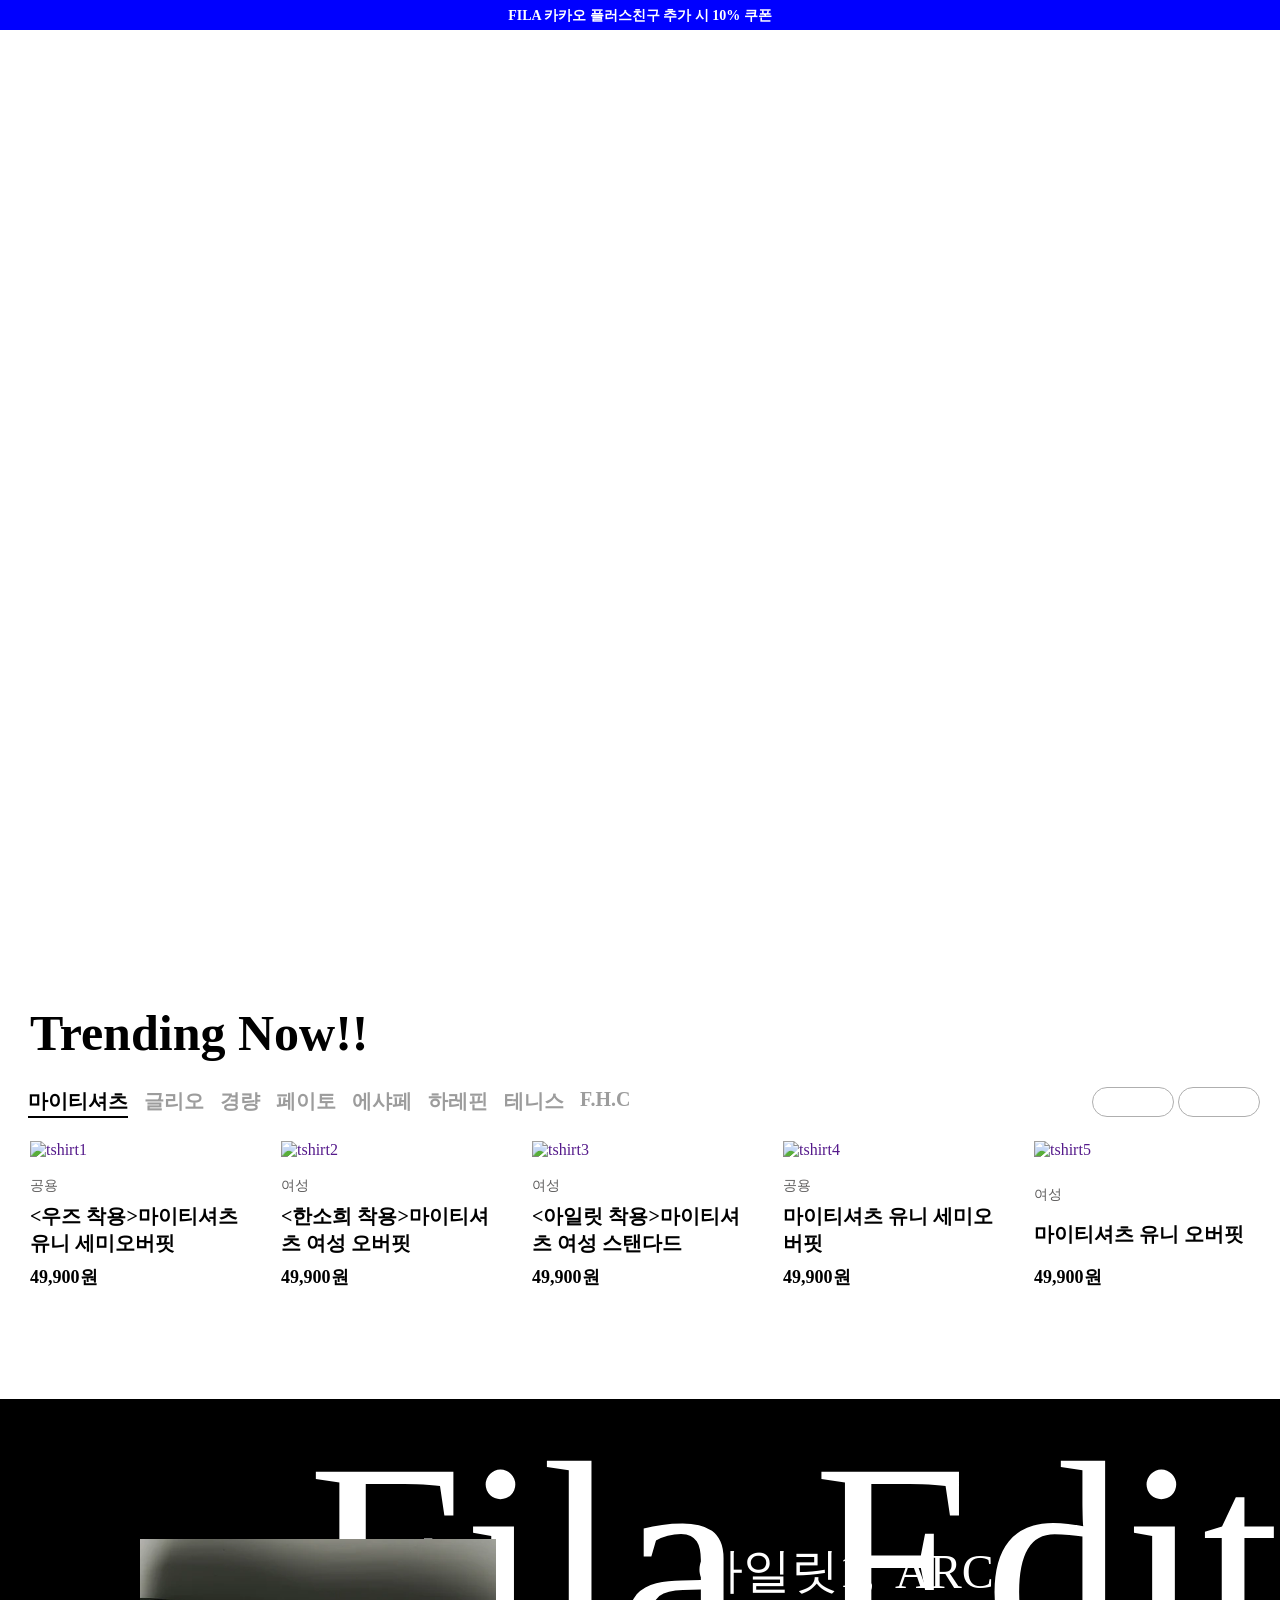
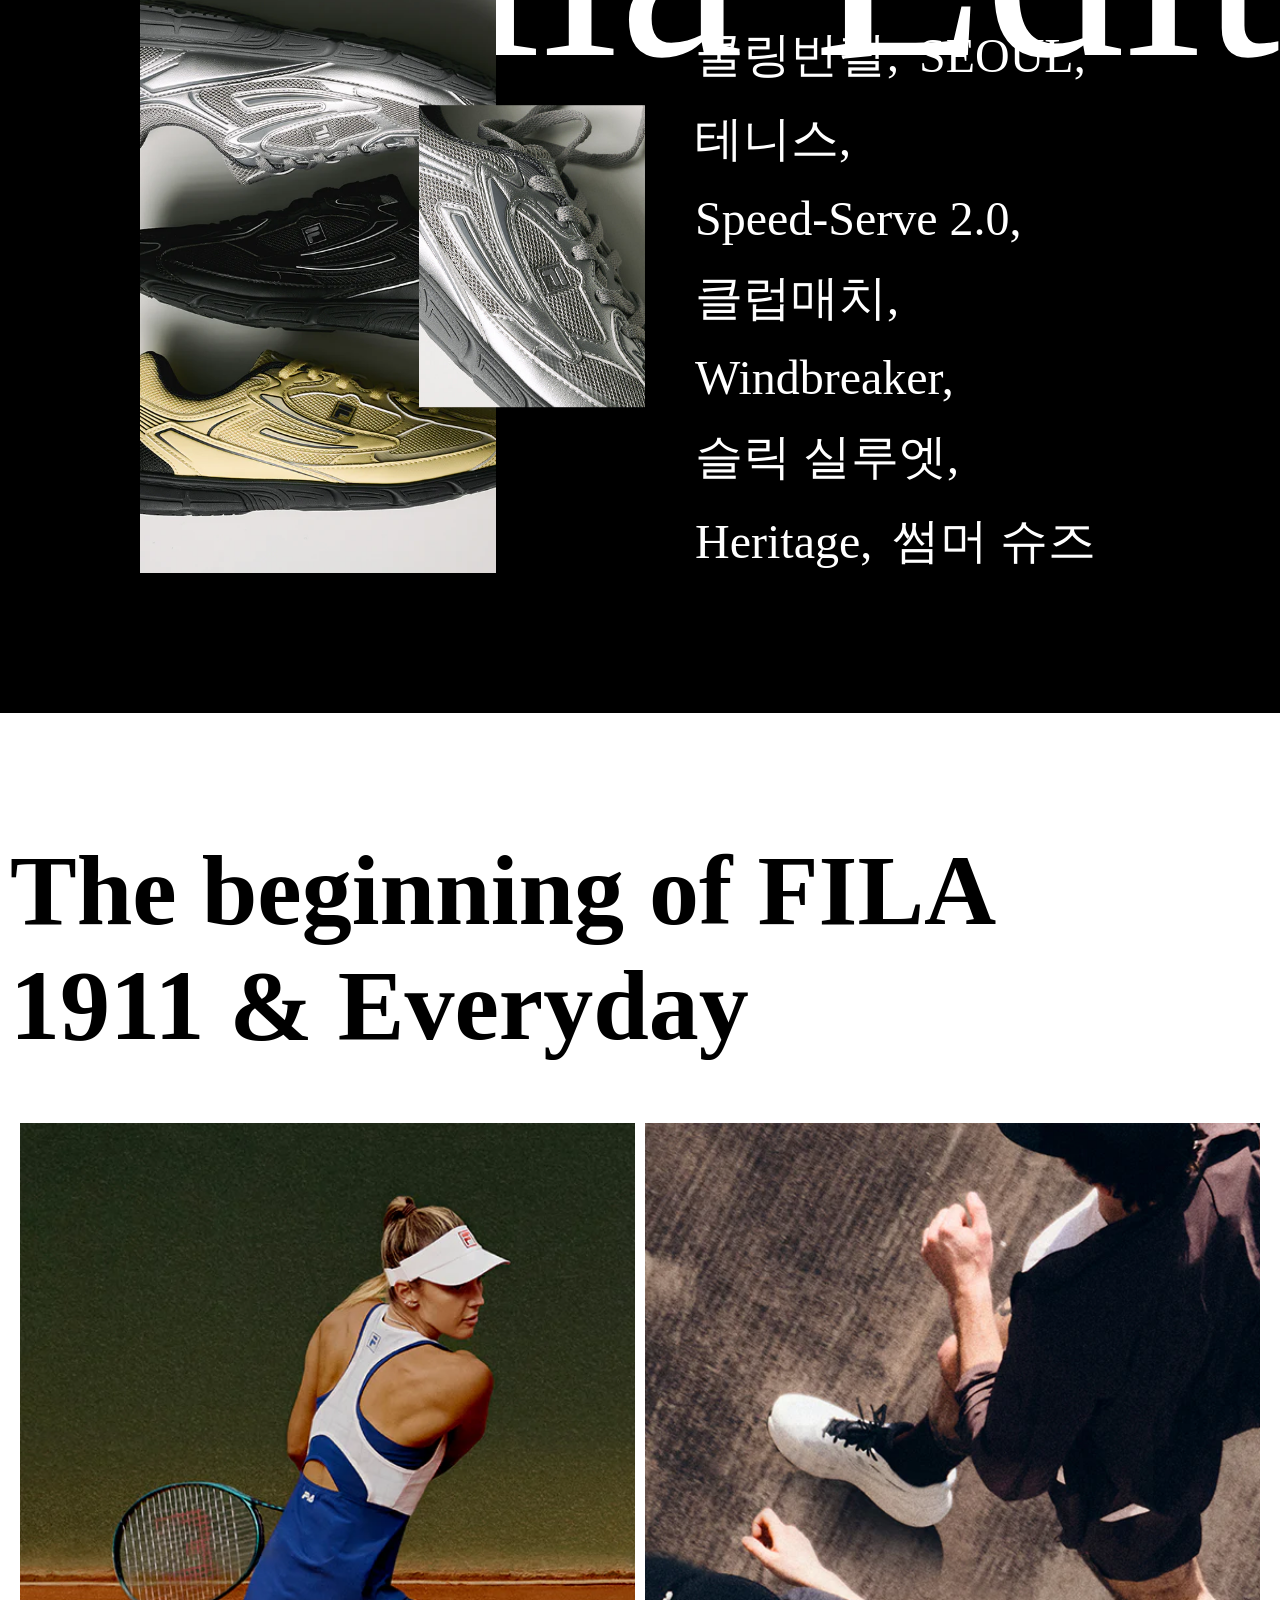
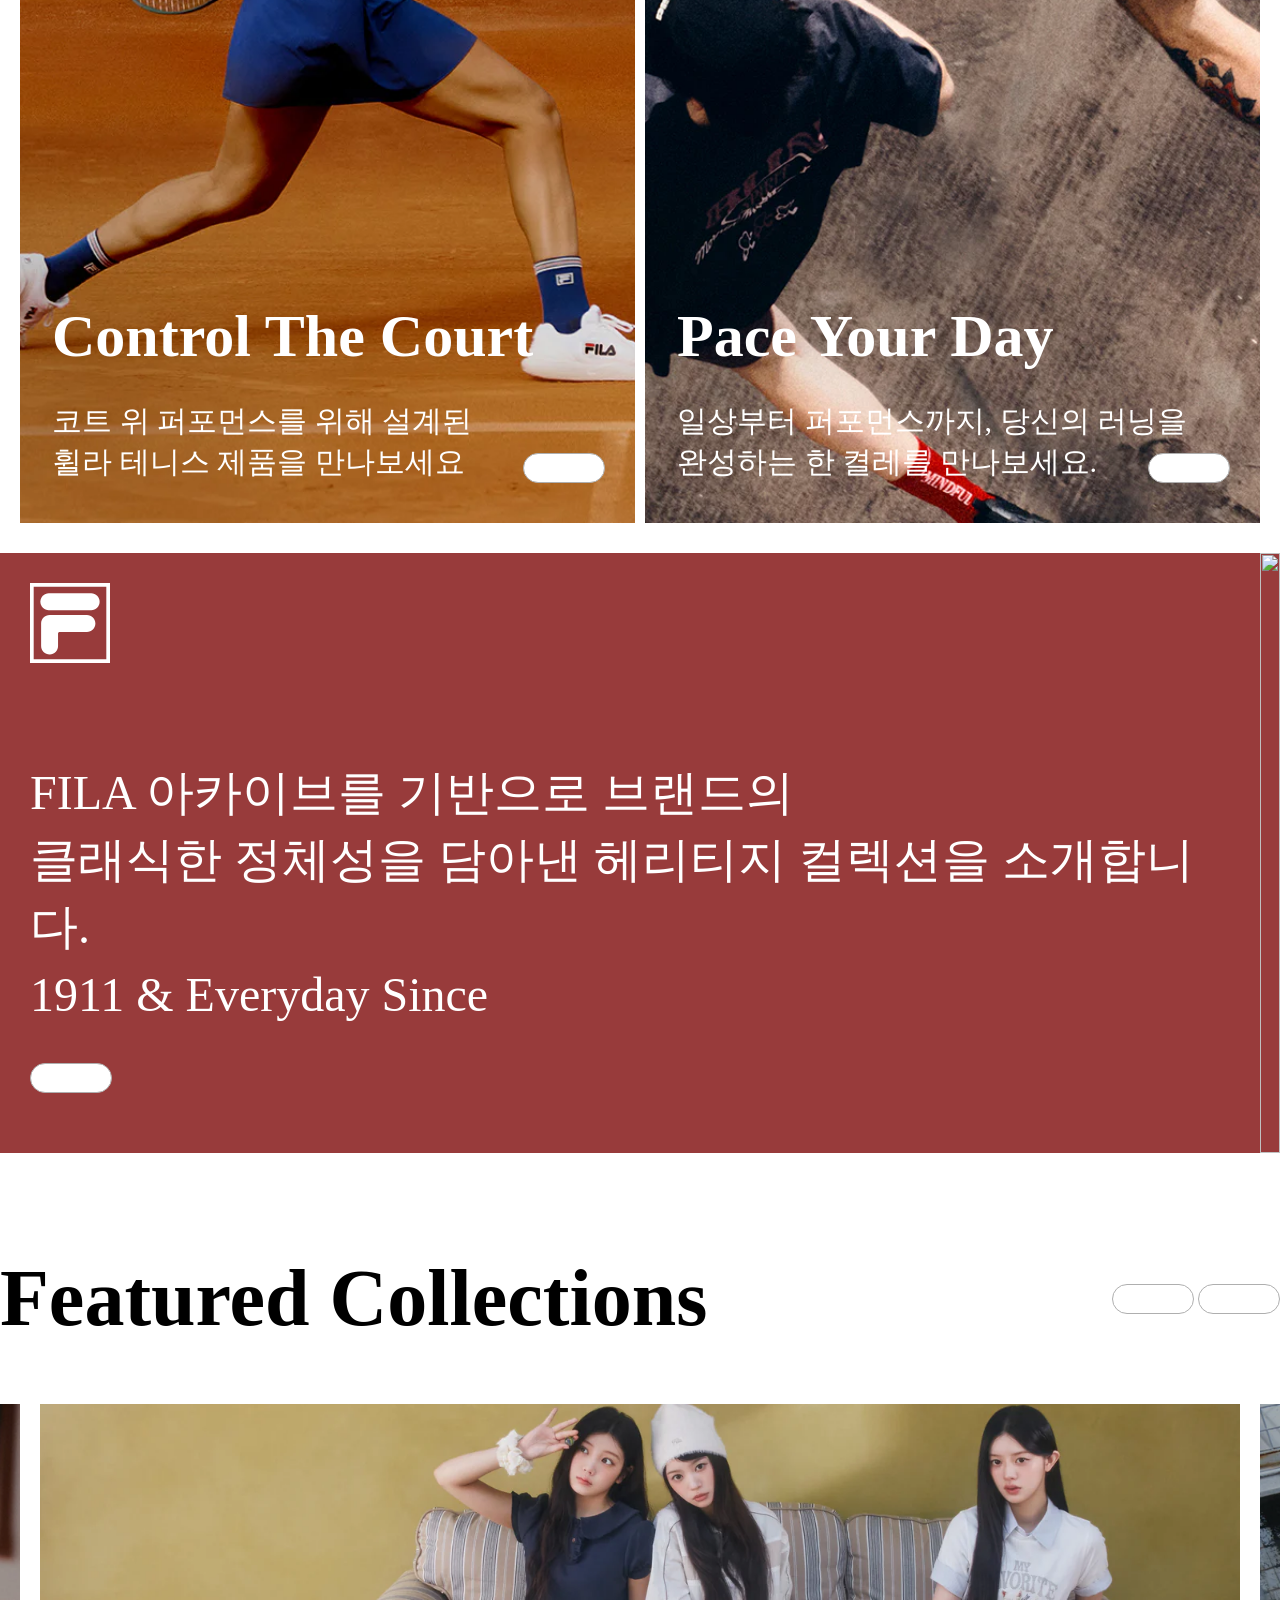
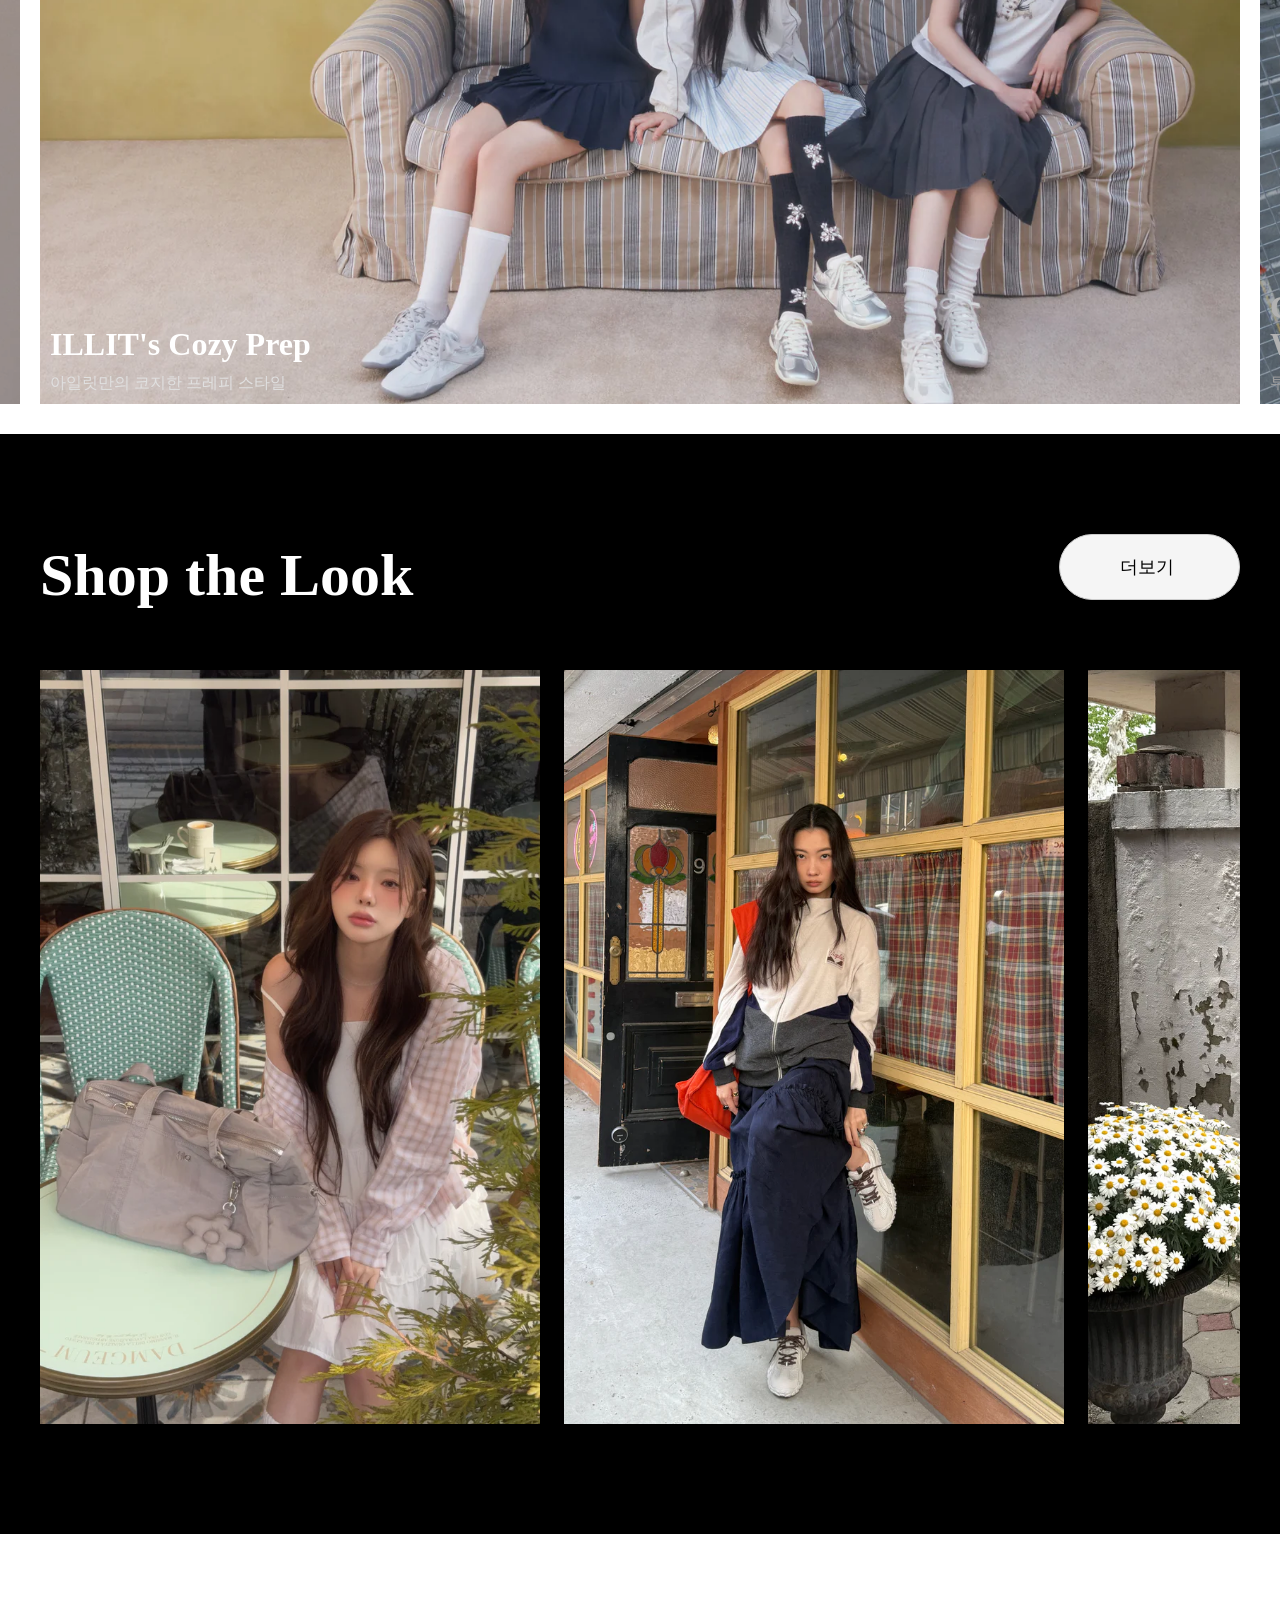
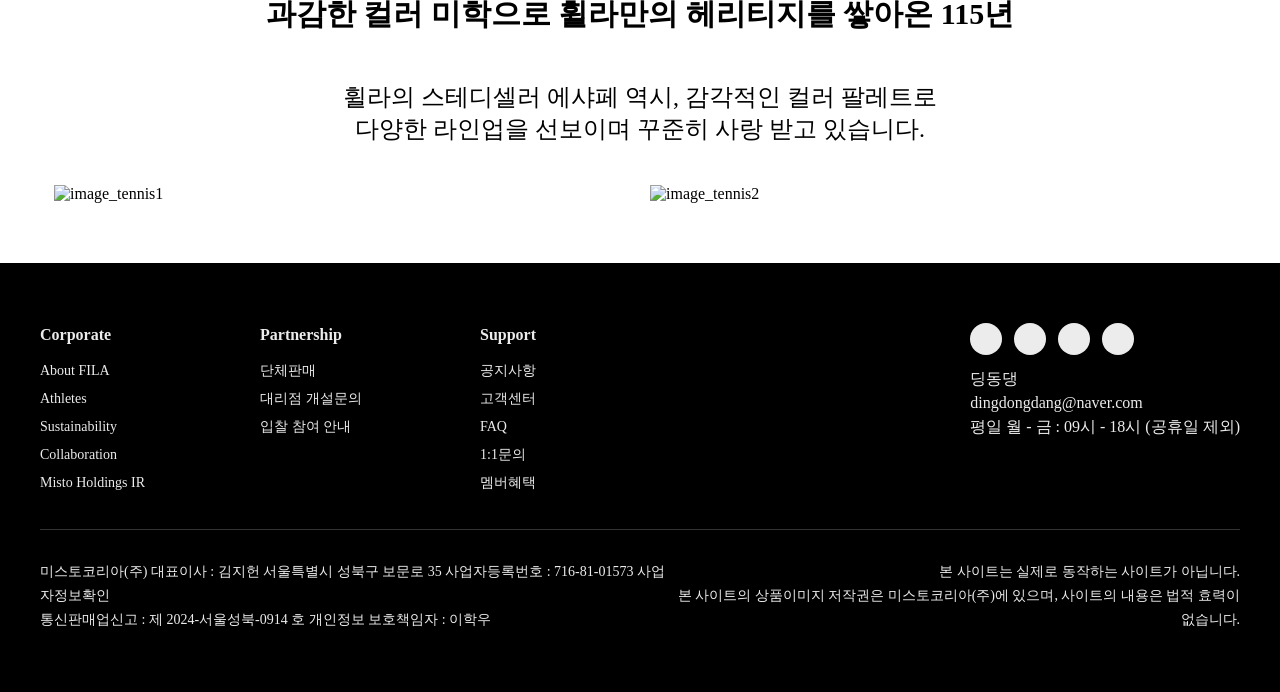
==== index.html @ ca5c0dba "Initial commit" ====
<!DOCTYPE html>
<html lang="ko">
<head>
    <meta charset="UTF-8">
    <title>FILA 공식 온라인 스토어</title>
    <link rel="stylesheet" href="css/public.css">
    <link rel="stylesheet" href="css/index.css">
    <link rel="stylesheet" href="css/popup.css">

    <script src="https://kit.fontawesome.com/d19fdaba43.js" crossorigin="anonymous"></script>
</head>

<body>

<!--1. 고정 이벤트 배너-->
    <div class="event">
        <span>FILA 카카오 플러스친구 추가 시 10% 쿠폰</span>
        <button type="button">
            <i class="fa-solid fa-xmark"></i>
        </button>
    </div>

<!--2. 상단 헤더-->
    <header>
        <a class="home_btn" href="#">
            <img src="image/logo/logo.svg" alt="헤더로고">
        </a>

        <ul class="main_menu">
            <li><a href="">Women</a></li>
            <li><a href="">Men</a></li>
            <li><a href="">Kids</a></li>
            <li><a href="">Tennis</a></li>
            <li><a href="">F, H, C</a></li>
        </ul>

        <nav>
            <ul>
                <li>
                    <a class = "header_icon" href="#">
                        <i class="fa-solid fa-map-location-dot"></i>
                    </a>
                </li>
                <li>
                    <a class = "header_icon" href="#">
                        <i class="fa-solid fa-magnifying-glass"></i>
                    </a>
                </li>
                <li>
                    <a class = "header_icon" href="#">
                        <i class="fa-regular fa-user"></i>
                    </a>
                </li>
                <li>
                    <a class = "header_icon" href="#">
                        <i class="fa-solid fa-bag-shopping"></i>
                    </a>
                </li>
            </ul>
        </nav>
    </header>

    <main>
<!--3. 히어로 섹션-->
        <section class="hero_section">
            <video playsinline="true" autoplay="autoplay" loop="loop" muted="muted" preload="metadata" poster="//www.fila.co.kr/cdn/shop/files/preview_images/40ed1433d6f740edae9171f7a3066c3a.thumbnail.0000000000_1100x.jpg?v=1778488149"><source src="//www.fila.co.kr/cdn/shop/videos/c/vp/40ed1433d6f740edae9171f7a3066c3a/40ed1433d6f740edae9171f7a3066c3a.HD-1080p-7.2Mbps-83835070.mp4?v=0" type="video/mp4"><img src="//www.fila.co.kr/cdn/shop/files/preview_images/40ed1433d6f740edae9171f7a3066c3a.thumbnail.0000000000_1100x.jpg?v=1778488149"></video>
        </section>

<!--4. 메인 상품 리스트 섹션-->
        <section class="trending_section">
            <h2>Trending Now!!</h2>
            <div>
                <ul>
                    <li><button type="button" class="active">마이티셔츠</button></li>
                    <li><button type="button">글리오</button></li>
                    <li><button type="button">경량</button></li>
                    <li><button type="button">페이토</button></li>
                    <li><button type="button">에샤페</button></li>
                    <li><button type="button">하레핀</button></li>
                    <li><button type="button">테니스</button></li>
                    <li><button type="button">F.H.C</button></li>
                </ul>

                <div class="arrow_button_container">
                    <button type="button" class="arrow_button">
                        <i class="fa-solid fa-caret-left"></i>
                    </button>
                    <button type="button" class="arrow_button">
                        <i class="fa-solid fa-caret-right"></i>
                    </button>
                </div>
            </div>
                <ul>
                    <li>
                        <a href="">
                            <div class="image_container">
                                <img src="fila/image/tshirt1.webp" alt="tshirt1">
                            </div>
                            <span class="tag">공용</span>
                            <b class="title">&lt;우즈 착용&gt;마이티셔츠 유니 세미오버핏</b>
                            <strong class="price">49,900원</strong>
                        </a>
                    </li>
                    <li>
                        <a href="">
                            <div class="image_container">
                                <img src="fila/image/tshirt2.webp" alt="tshirt2">
                            </div>
                            <span class="tag">여성</span>
                            <b class="title">&lt;한소희 착용&gt;마이티셔츠 여성 오버핏</b>
                            <strong class="price">49,900원</strong>
                        </a>
                    </li>
                    <li>
                        <a href="">
                            <div class="image_container">
                                <img src="fila/image/tshirt3.webp" alt="tshirt3">
                            </div>
                            <span class="tag">여성</span>
                            <b class="title">&lt;아일릿 착용&gt;마이티셔츠 여성 스탠다드</b>
                            <strong class="price">49,900원</strong>
                        </a>
                    </li>
                    <li>
                        <a href="">
                            <div class="image_container">
                                <img src="fila/image/tshirt4.webp" alt="tshirt4">
                            </div>
                            <span class="tag">공용</span>
                            <b class="title">마이티셔츠 유니 세미오버핏</b>
                            <strong class="price">49,900원</strong>
                        </a>
                    </li>
                    <li>
                        <a href="">
                            <div class="image_container">
                                <img src="fila/image/tshirt5.webp" alt="tshirt5">
                            </div>
                            <span class="tag">여성</span>
                            <b class="title">마이티셔츠 유니 오버핏</b>
                            <strong class="price">49,900원</strong>
                        </a>
                    </li>
                </ul>
        </section>

<!--5. 광고 배너 섹션 1(Fila Edit)-->
        <section class="edit_section">
            <h2>Fila Edit</h2>
            <div class="image_container">
                <img class="main" src="image/banner1.webp" height="961" width="797" alt="banner_main"/>
                <img class="sub" src="image/banner1_2.jpg" height="530" width="503" alt="banner_sub"/>
            </div>
            <div class="label_container">
                <a href="#">아일릿1</a>
                <a href="#">ARC</a>
                <a href="#">쿨링반팔</a>
                <a href="#">SEOUL</a>
                <a href="#">테니스</a>
                <a href="#">Speed-Serve 2.0</a>
                <a href="#">클럽매치</a>
                <a href="#">Windbreaker</a>
                <a href="#">슬릭 실루엣</a>
                <a href="#">Heritage</a>
                <a href="#">썸머 슈즈</a>
            </div>
        </section>

<!--6. 광고 배너 섹션 2(The beginning of FILA)-->
        <section class="informational_section">
            <h2>The beginning of FILA<br>1911 & Everyday</h2>

            <div>
                <a href="" style="background-image: url('../image/banner_half_1.webp');">
                    <div class="information">
                        <h3>Control The Court</h3>
                        <p>
                            코트 위 퍼포먼스를 위해 설계된<br>
                            휠라 테니스 제품을 만나보세요
                        </p>
                    </div>
                    <button type="button" class="arrow_button">
                        <i class="fa-solid fa-caret-right"></i>
                    </button>
                </a>
                <a href="" style="background-image: url('../image/banner_half_2.webp');">
                    <div class="information">
                        <h3>Pace Your Day</h3>
                        <p>
                            일상부터 퍼포먼스까지, 당신의 러닝을<br>
                            완성하는 한 켤레를 만나보세요.
                        </p>
                    </div>
                    <button type="button" class="arrow_button">
                        <i class="fa-solid fa-caret-right"></i>
                    </button>
                </a>
            </div>
        </section>

<!--7. 광고 배너 섹션 3(FILA 아카이브)-->
        <section class="informational_section2">
            <div>
                <img class="logo" src="image/logo/logo.svg" height="80" width="80" alt="logo">
                <p class="information">FILA 아카이브를 기반으로 브랜드의<br> 클래식한 정체성을 담아낸 헤리티지 컬렉션을 소개합니다.<br> 1911 & Everyday Since </p>
                <button type="button" class="arrow_button">
                    <i class="fa-solid fa-caret-right"></i>
                </button>
            </div>
            <div>
                <img class="informational_section2_banner_image" src="fila/image/banner4.webp" alt="">
            </div>
        </section>

<!--8. 광고 배너 섹션 4(Featured Collections)-->
        <section class="collection_section">
            <div class="collection_section_header">
                <h2>Featured Collections</h2>
                <div>
                    <button type="button" class="arrow_button">
                        <i class="fa-solid fa-caret-left"></i>
                    </button>
                    <button type="button" class="arrow_button">
                        <i class="fa-solid fa-caret-right"></i>
                    </button>
                </div>
            </div>
            <div class="collection_section_wrapper">
                <div class="collection_section_item">
                    <a href="#" style="background-image: url('../image/collection1.jpg');">
                        <div>
                            <h3>26SS<br>The Court Is Yours</h3>
                            <p>
                                Tennis Collection : 코트 위 당신의 무대
                            </p>
                        </div>
                    </a>
                    <a href="#" class="active" style="background-image: url('../image/collection2.jpg');">
                        <div>
                            <h3>ILLIT's Cozy Prep</h3>
                            <p>
                                아일릿만의 코지한 프레피 스타일
                            </p>
                        </div>
                    </a>
                    <a href="#" style="background-image: url('../image/collection3.jpg');">
                        <div>
                            <h3>Cool<br>Windbreaker</h3>
                            <p>
                                투명한 텍스처로 완성하는 쿨한 스타일링
                            </p>
                        </div>
                    </a>
                </div>
            </div>
        </section>

<!--9. 광고 배너 섹션 5(Shop the Look)-->
        <section class="informational_section3">
            <div class="informational_section3_header">
                <h2>Shop the Look</h2>
                <button type="button" class="arrow_button">
                    <span>더보기</span>
                    <i class="fa-solid fa-caret-right"></i>
                </button>
            </div>
            <ul class="slide_container">
                <li role="button">
                    <img src="/image/shop1.webp" alt="">
                </li>
                <li role="button">
                    <img src="/image/shop2.webp" alt="">
                </li>
                <li role="button">
                    <img src="/image/shop3.webp" alt="">
                </li>
                <li role="button">
                    <img src="/image/shop4.webp" alt="">
                </li>
                <li role="button">
                    <img src="/image/shop5.webp" alt="">
                </li>
                <li role="button">
                    <img src="/image/shop6.webp" alt="">
                </li>
                <li role="button">
                    <img src="/image/shop7.webp" alt="">
                </li>
                <li role="button">
                    <img src="/image/shop8.webp" alt="">
                </li>
                <li role="button">
                    <img src="/image/shop9.webp" alt="">
                </li>
            </ul>

        </section>

<!--10. 광고 배너 섹션 6(Heritage)-->
        <section class="paragraph_section">
            <div>
                <b>과감한 컬러 미학으로 휠라만의 헤리티지를 쌓아온 115년</b>
                <br><br>
                <p>휠라의 스테디셀러 에샤페 역시, 감각적인 컬러 팔레트로
                <br>
                다양한 라인업을 선보이며 꾸준히 사랑 받고 있습니다.</p>
            </div>
            <div class="paragraph_img_container">
                <img src="https://www.fila.co.kr/cdn/shop/files/26SS_tennis_20_800x.jpg?v=1778636026" alt="image_tennis1">
                <img src="fila/image/image1.webp" alt="image_tennis2">
            </div>
        </section>
    </main>

<!--11. 푸터-->
    <footer>
        <div>
            <section class="site_nav">
                <div>
                    <h4>Corporate</h4>
                    <ul>
                        <li><a href="#">About FILA</a></li>
                        <li><a href="#">Athletes</a></li>
                        <li><a href="#">Sustainability</a></li>
                        <li><a href="#">Collaboration</a></li>
                        <li><a href="#">Misto Holdings IR</a></li>
                    </ul>
                </div>
                <div>
                    <h4>Partnership</h4>
                    <ul>
                        <li><a href="#">단체판매</a></li>
                        <li><a href="#">대리점 개설문의</a></li>
                        <li><a href="#">입찰 참여 안내</a></li>
                    </ul>
                </div>
                <div>
                    <h4>Support</h4>
                    <ul>
                        <li><a href="#">공지사항</a></li>
                        <li><a href="#">고객센터</a></li>
                        <li><a href="#">FAQ</a></li>
                        <li><a href="#">1:1문의</a></li>
                        <li><a href="#">멤버혜택</a></li>
                    </ul>
                </div>
            </section>

            <div>
                <section class="sns_nav">
                    <nav>
                        <ul>
                            <li><a href="#"><i class="fa-brands fa-instagram"></i></a></li>
                            <li><a href="#"><i class="fa-brands fa-facebook-f"></i></a></li>
                            <li><a href="#"><i class="fa-brands fa-x-twitter"></i></a></li>
                            <li><a href="#"><i class="fa-brands fa-youtube"></i></a></li>
                        </ul>
                    </nav>
                </section>

                <section class="me_information">
                    <div>딩동댕</div>
                    <div>dingdongdang@naver.com</div>
                    <div>평일 월 - 금 : 09시 - 18시 (공휴일 제외)</div>
                </section>
            </div>
        </div>

        <hr>

        <div>
            <section class="corp_information">
                <div>
                    <div>
                        <span>미스토코리아(주) 대표이사 : 김지헌</span>
                        <span>서울특별시 성북구 보문로 35</span>
                        <span>사업자등록번호 : 716-81-01573 사업자정보확인</span>
                    </div>
                    <div>
                        <span>통신판매업신고 : 제 2024-서울성북-0914 호</span>
                        <span>개인정보 보호책임자 : 이학우</span>
                    </div>
                </div>
            </section>

            <section class="site_information">
                <div>본 사이트는 실제로 동작하는 사이트가 아닙니다.</div>
                <div>본 사이트의 상품이미지 저작권은 미스토코리아(주)에 있으며, 사이트의 내용은 법적 효력이 없습니다.</div>
            </section>
        </div>

    </footer>

<!--12. 플로팅 페이지-->
<!--    <div class="modal_container">-->
<!--        <div class="modal">-->
<!--            <section class="image_section">-->
<!--                <img src="image/banner_half_2.webp" alt="#">-->
<!--            </section>-->

<!--            <section class="form_section">-->
<!--                <form action="#">-->
<!--                    <div class="select_container">-->
<!--                        <div>-->
<!--                            <input type="checkbox" id="select_all">-->
<!--                            <label for="select_all">전체선택</label>-->
<!--                        </div>-->

<!--                        <button type="button" class="close_btn">-->
<!--                            <i class="fa-solid fa-xmark"></i>-->
<!--                        </button>-->
<!--                    </div>-->

<!--                    <div class="product_container">-->
<!--                        <ul>-->
<!--                            <li>-->
<!--                                <div class="product_item">-->
<!--                                    <input type="checkbox" id="product1">-->
<!--                                    <label for="product1">-->
<!--                                        <img src="/image/item1.webp" alt="에샤페 벨크로 메리제인 초코">-->
<!--                                        <b>에샤페 벨크로 메리제인 초코</b>-->
<!--                                        <span>BROWN,BROWN,BROWN</span>-->
<!--                                        <strong>99,900원</strong>-->
<!--                                    </label>-->
<!--                                </div>-->
<!--                                <div class="product_size" role="button">-->
<!--                                    <span>사이즈 선택</span>-->
<!--                                    <i class="fa-solid fa-angle-down"></i>-->
<!--                                </div>-->
<!--                            </li>-->
<!--                            <li>-->
<!--                                <div class="product_item">-->
<!--                                    <input type="checkbox" id="product2">-->
<!--                                    <label for="product2">-->
<!--                                        <img src="/image/item2.webp" alt="에샤페 벨크로 메리제인 초코">-->
<!--                                        <b>에샤페 실버문</b>-->
<!--                                        <span>Grey, White, White</span>-->
<!--                                        <strong>109,000원</strong>-->
<!--                                    </label>-->
<!--                                </div>-->
<!--                                <div class="product_size" role="button">-->
<!--                                    <span>사이즈 선택</span>-->
<!--                                    <i class="fa-solid fa-angle-down"></i>-->
<!--                                </div>-->
<!--                            </li>-->
<!--                            <li>-->
<!--                                <div class="product_item">-->
<!--                                    <input type="checkbox" id="product3">-->
<!--                                    <label for="product3">-->
<!--                                        <img src="image/item3.webp" alt="에샤페 벨크로 메리제인 초코">-->
<!--                                        <b>에샤페 LX 크림</b>-->
<!--                                        <span>WHITE,BROWN,WHITE</span>-->
<!--                                        <strong>119,000원</strong>-->
<!--                                    </label>-->
<!--                                </div>-->
<!--                                <div class="product_size" role="button">-->
<!--                                    <span>사이즈 선택</span>-->
<!--                                    <i class="fa-solid fa-angle-down"></i>-->
<!--                                </div>-->
<!--                            </li>-->
<!--                        </ul>-->
<!--                    </div>-->

<!--                    <div class="total_price_container">-->
<!--                        <b>주문금액</b>-->
<!--                        <b>1,000,000원</b>-->
<!--                    </div>-->

<!--                    <div class="submit_container">-->
<!--                        <button type="submit">장바구니 담기</button>-->
<!--                    </div>-->
<!--                </form>-->
<!--            </section>-->
<!--        </div>-->
<!--    </div>-->
</body>
</html>
---- css/public.css ----
@font-face {
    font-family: 'Pretendard';
    src: url('https://cdn.jsdelivr.net/gh/projectnoonnu/pretendard@1.0/Pretendard-Thin.woff2') format('woff2');
    font-weight: 100;
    font-display: swap;
}

@font-face {
    font-family: 'Pretendard';
    src: url('https://cdn.jsdelivr.net/gh/projectnoonnu/pretendard@1.0/Pretendard-ExtraLight.woff2') format('woff2');
    font-weight: 200;
    font-display: swap;
}

@font-face {
    font-family: 'Pretendard';
    src: url('https://cdn.jsdelivr.net/gh/projectnoonnu/pretendard@1.0/Pretendard-Light.woff2') format('woff2');
    font-weight: 300;
    font-display: swap;
}

@font-face {
    font-family: 'Pretendard';
    src: url('https://cdn.jsdelivr.net/gh/projectnoonnu/pretendard@1.0/Pretendard-Regular.woff2') format('woff2');
    font-weight: 400;
    font-display: swap;
}

@font-face {
    font-family: 'Pretendard';
    src: url('https://cdn.jsdelivr.net/gh/projectnoonnu/pretendard@1.0/Pretendard-Medium.woff2') format('woff2');
    font-weight: 500;
    font-display: swap;
}

@font-face {
    font-family: 'Pretendard';
    src: url('https://cdn.jsdelivr.net/gh/projectnoonnu/pretendard@1.0/Pretendard-SemiBold.woff2') format('woff2');
    font-weight: 600;
    font-display: swap;
}

@font-face {
    font-family: 'Pretendard';
    src: url('https://cdn.jsdelivr.net/gh/projectnoonnu/pretendard@1.0/Pretendard-Bold.woff2') format('woff2');
    font-weight: 700;
    font-display: swap;
}

@font-face {
    font-family: 'Pretendard';
    src: url('https://cdn.jsdelivr.net/gh/projectnoonnu/pretendard@1.0/Pretendard-ExtraBold.woff2') format('woff2');
    font-weight: 800;
    font-display: swap;
}

@font-face {
    font-family: 'Pretendard';
    src: url('https://cdn.jsdelivr.net/gh/projectnoonnu/pretendard@1.0/Pretendard-Black.woff2') format('woff2');
    font-weight: 900;
    font-display: swap;
}

:root {
    --color-surface: #f9f9f9;
    --color-surface-dim: #dadada;
    --color-surface-bright: #f9f9f9;
    --color-surface-container-lowest: #ffffff;
    --color-surface-container-low: #f3f3f4;
    --color-surface-container: #eeeeee;
    --color-surface-container-high: #e8e8e8;
    --color-surface-container-highest: #e2e2e2;
    --color-on-surface: #1a1c1c;
    --color-on-surface-variant: #5a4136;
    --color-inverse-surface: #2f3131;
    --color-inverse-on-surface: #f0f1f1;
    --color-outline: #8e7164;
    --color-outline-variant: #e2bfb0;
    --color-surface-tint: #a04100;
    --color-primary: #000000;
    --color-on-primary: #ffffff;
    --color-primary-container: #ff6b00;
    --color-on-primary-container: #572000;
    --color-inverse-primary: #ffb693;
    --color-secondary: #5f5e5e;
    --color-on-secondary: #ffffff;
    --color-secondary-container: #e2dfde;
    --color-on-secondary-container: #636262;
    --color-tertiary: #545f72;
    --color-on-tertiary: #ffffff;
    --color-tertiary-container: #8e99ae;
    --color-on-tertiary-container: #263143;
    --color-error: #ba1a1a;
    --color-on-error: #ffffff;
    --color-error-container: #ffdad6;
    --color-on-error-container: #93000a;
    --color-primary-fixed: #ffdbcc;
    --color-primary-fixed-dim: #eaeaea;
    --color-on-primary-fixed: #351000;
    --color-on-primary-fixed-variant: #7a3000;
    --color-secondary-fixed: #e5e2e1;
    --color-secondary-fixed-dim: #c8c6c5;
    --color-on-secondary-fixed: #1c1b1b;
    --color-on-secondary-fixed-variant: #474746;
    --color-tertiary-fixed: #d8e3fa;
    --color-tertiary-fixed-dim: #bcc7dd;
    --color-on-tertiary-fixed: #111c2c;
    --color-on-tertiary-fixed-variant: #3c475a;
    --color-background: #f9f9f9;
    --color-on-background: #1a1c1c;
    --color-surface-variant: #e2e2e2;

    --font-display: 'Bebas Neue', sans-serif;
    --font-body: 'Hanken Grotesk', 'Pretendard', sans-serif;

    --typography-display-lg-font-family: var(--font-display);
    --typography-display-lg-font-size: 80px;
    --typography-display-lg-font-weight: 400;
    --typography-display-lg-line-height: 80px;
    --typography-display-lg-letter-spacing: 0.02em;
    --typography-display-lg-mobile-font-family: var(--font-display);
    --typography-display-lg-mobile-font-size: 48px;
    --typography-display-lg-mobile-font-weight: 400;
    --typography-display-lg-mobile-line-height: 48px;
    --typography-display-lg-mobile-letter-spacing: 0.02em;
    --typography-headline-xl-font-family: var(--font-display);
    --typography-headline-xl-font-size: 48px;
    --typography-headline-xl-font-weight: 400;
    --typography-headline-xl-line-height: 52px;
    --typography-headline-xl-letter-spacing: 0.01em;
    --typography-headline-xl-mobile-font-family: var(--font-display);
    --typography-headline-xl-mobile-font-size: 32px;
    --typography-headline-xl-mobile-font-weight: 400;
    --typography-headline-xl-mobile-line-height: 36px;
    --typography-headline-xl-mobile-letter-spacing: 0.01em;
    --typography-headline-md-font-family: var(--font-body);
    --typography-headline-md-font-size: 24px;
    --typography-headline-md-font-weight: 700;
    --typography-headline-md-line-height: 32px;
    --typography-headline-md-letter-spacing: -0.01em;
    --typography-body-lg-font-family: var(--font-body);
    --typography-body-lg-font-size: 18px;
    --typography-body-lg-font-weight: 400;
    --typography-body-lg-line-height: 28px;
    --typography-body-md-font-family: var(--font-body);
    --typography-body-md-font-size: 16px;
    --typography-body-md-font-weight: 400;
    --typography-body-md-line-height: 24px;
    --typography-label-lg-font-family: var(--font-body);
    --typography-label-lg-font-size: 14px;
    --typography-label-lg-font-weight: 600;
    --typography-label-lg-line-height: 20px;
    --typography-label-sm-font-family: var(--font-body);
    --typography-label-sm-font-size: 12px;
    --typography-label-sm-font-weight: 500;
    --typography-label-sm-line-height: 16px;

    --rounded-sm: 0.25rem;
    --rounded: 0.5rem;
    --rounded-md: 0.75rem;
    --rounded-lg: 1rem;
    --rounded-xl: 1.5rem;
    --rounded-full: 9999px;

    --spacing-base: 8px;
    --spacing-xs: 4px;
    --spacing-sm: 12px;
    --spacing-md: 24px;
    --spacing-lg: 48px;
    --spacing-xl: 80px;
    --spacing-container-max: 1280px;
    --spacing-gutter: 24px;
    --spacing-margin-mobile: 16px;
    --spacing-margin-desktop: 40px;
}

*{
    margin: 0;
    padding: 0;
    box-sizing: border-box;
    font-family: 'Pretendard';
}
ul{
    list-style: none;
}
li{
    list-style: none;
}
---- css/index.css ----
/* ==========================================================================
   1. 전역 변수 및 공통 컴포넌트 (Variables & Common)
   ========================================================================== */

:root {
    --main-x-padding: 20px;
    --main-y-padding: 20px;
}

/* 공통 화살표 버튼 */
.arrow_button {
    color: black;
    border: 1px solid #afafaf;
    padding: 14px 40px;
    border-radius: 50px;
    background-color: white;
    cursor: pointer;
}

.arrow_button .border_none {
    border: none;
}

.arrow_button:hover {
    background-color: #000000;
    color: white;
    border-color: transparent;
}

/* ==========================================================================
   2. 상단 배너 및 헤더 (Event Banner & Header)
   ========================================================================== */

.event {
    position: fixed;
    top: 0;
    left: 0;
    width: 100%;
    text-align: center;
    background-color: blue;
    padding: 6px;
    height: 30px;
    z-index: 100;
}

.event > span {
    color: white;
    font-size: 14px;
    font-weight: 600;
}

.event > button {
    position: absolute;
    text-align: center;
    right: 20px;
    font-size: 18px;
    background: unset;
    border: none;
    color: white;
    cursor: pointer;
}

/* 헤더 영역 */
header {
    position: absolute;
    top: 30px;
    width: 100%;
    box-sizing: border-box;
    display: flex;
    justify-content: space-between;
    background-color: transparent;
    align-items: center;
    padding: var(--main-y-padding) var(--main-x-padding);
}

header > .main_menu {
    display: flex;
}

header > .main_menu > li {
    padding: 4px 8px;
    cursor: pointer;
}

header > .main_menu > li > a {
    text-decoration: none;
    font-size: 20px;
    color: #ffffff;
    padding: 10px 0;
    transition: border-color 0.2s;
    font-weight: 500;
}

header > .main_menu > li > a:hover {
    border-bottom: 2px solid white;
}

header > .home_btn > img {
    width: 60px;
    height: 60px;
}

header > nav > ul {
    display: flex;
}

header > nav > ul > li > .header_icon {
    display: flex;
    align-items: center;
    justify-content: center;
    text-decoration: none;
    color: white;
    padding: 4px 10px;
    font-size: 24px;
}


/* ==========================================================================
   3. 메인 콘텐츠 섹션들 (Main Sections)
   ========================================================================== */

main > .hero_section > video {
    width: 100%;
    height: 100vh;
    object-fit: cover;
}

/* 트렌딩 섹션 (Trending Now) */
.trending_section {
    padding: var(--main-y-padding) var(--main-x-padding);
}

.trending_section > h2 {
    font-size: 50px;
    font-weight: 600;
    padding: 80px 20px 10px 10px;
}

.trending_section > div {
    display: flex;
    align-items: center;
    justify-content: space-between;
}

.trending_section > div > ul {
    display: flex;
    flex: 1;
    margin: 16px 0;
}

main .trending_section > div > ul > li > button {
    background: unset;
    border: none;
    color: #9c9c9c;
    font-size: 20px;
    cursor: pointer;
    padding: 0 8px;
    font-weight: bold;
}

main .trending_section button.active {
    font-weight: bold;
    color: #000;
    text-decoration: underline;
    text-underline-offset: 8px;
}

main .trending_section button:hover {
    color: #000;
}

.trending_section .arrow_button:hover {
    background-color: #000;
    color: #fff;
}

.trending_section > ul {
    display: flex;
    gap: 15px;
}

.trending_section > ul > li {
    flex: 1;
}

.trending_section .image_container > img {
    width: 100%;
    margin-bottom: 10px;
}

.trending_section > ul > li > a {
    display: flex;
    flex-direction: column;
    justify-content: space-between;
    height: 100%;
    text-decoration: none;
    padding: 10px;
}

.trending_section .tag {
    padding: 8px 0px;
    color: #5f5e5e;
    font-size: 14px;
}

.trending_section .title {
    padding: 0px 0px 8px 0px;
    font-size: 20px;
    font-weight: 600;
    color: #000;
}

.trending_section .price {
    font-size: 18px;
    font-weight: bold;
    color: #000;
    margin-bottom: 80px;
}

/* 필라 에디트 섹션 (Fila Edit) */
.edit_section {
    position: relative;
    display: flex;
    width: 100%;
    padding: 80px;
    background-color: black;
    box-sizing: border-box;
}

.edit_section > h2 {
    position: absolute;
    top: 0;
    right: 0;
    font-size: 280px;
    font-weight: 500;
    color: white;
    z-index: 1;
}

.edit_section > div {
    padding: 60px;
    z-index: 2;
}

.edit_section > .image_container {
    position: relative;
    flex: 1;
}

.edit_section img.main {
    width: 80%;
    height: 100%;
    object-fit: cover;
}

.edit_section img.sub {
    position: absolute;
    top: 50%;
    right: 0;
    width: 40%;
    height: 40%;
    object-fit: cover;
    transform: translateY(-50%);
}

.edit_section > .label_container {
    display: flex;
    flex: 1;
    align-items: center;
    flex-wrap: wrap;
    gap: 20px;
    justify-content: flex-start;
    align-content: center;
    padding-left: 50px;
}

.edit_section > .label_container a {
    font-size: 48px;
    font-weight: 400;
    color: white;
    text-decoration: none;
}

.edit_section > .label_container a::after {
    content: ",";
    color: white;
}

.edit_section > .label_container a:last-child::after {
    content: "";
}

/* 인포메이션 섹션 1 */
.informational_section > h2 {
    font-size: 100px;
    font-weight: 600;
    padding: 120px 20px 60px 10px;
}

.informational_section > div {
    display: grid;
    grid-template-columns: 1fr 1fr;
    gap: 10px;
    padding: 0 var(--main-x-padding);
}

.informational_section > div > a {
    position: relative;
    background-size: cover;
    background-position: center;
    background-repeat: no-repeat;
    height: 1000px;
    padding: 32px;
    text-decoration: none;
}

.informational_section .information {
    position: absolute;
    bottom: 0;
    color: white;
}

.informational_section .information > h3 {
    font-size: 60px;
    font-weight: 600;
    margin-bottom: 30px;
}

.informational_section .information > p {
    font-size: 30px;
    font-weight: 500;
    margin-bottom: 40px;
}

.informational_section button {
    position: absolute;
    right: 30px;
    bottom: 40px;
}

/* 인포메이션 섹션 2 */
.informational_section2 {
    background-color: #983b3b;
    display: flex;
    width: 100%;
    height: 600px;
    margin-top: 30px;
}

.informational_section2 > div {
    position: relative;
    height: 100%;
    overflow: hidden;
}

.informational_section2 > div:first-child {
    flex: 2;
}

.informational_section2 > div > p {
    position: absolute;
    top: 50%;
    transform: translateY(-50%);
    color: white;
    font-size: 48px;
    font-weight: 400;
    padding-top: 80px;
    margin: 0 30px;
    line-height: 1.4;
}

.informational_section2 > div > img.logo {
    position: absolute;
    top: 30px;
    left: 30px;
}

.informational_section2 > div > button {
    position: absolute;
    left: 30px;
    bottom: 60px;
}

.informational_section2 .informational_section2_banner_image {
    width: 100%;
    height: 100%;
    object-fit: cover;
    display: block;
    flex: 1;
}

/* Featured Collection 섹션 */
.collection_section_wrapper {
    /*width: 100%;*/
    position: relative;
    height: 600px;
}

.collection_section .collection_section_item {
    position: absolute;
    transform: translateX(-50%);
    left: 50%;
    top: 0;
    display: flex;
    flex-wrap: nowrap;
    gap: 20px;
    height: inherit;
}

.collection_section .collection_section_item > a {
    display: flex;
    flex-direction: column;
    justify-content: flex-end;
    width: 1200px;
    background-size: cover;
    background-position: center;
    background-repeat: no-repeat;
    text-decoration: none;
    padding: 10px;
    box-sizing: border-box;
    filter: brightness(0.7);

    &.active {
        filter: brightness(1);
    }
}


.collection_section .collection_section_item > a h3 {
    color: white;
    font-size: 32px;
    font-weight: 600;
    margin-bottom: 10px;
}

.collection_section .collection_section_item > a p {
    color: #e0e0e0;
    font-size: 16px;
    margin: 0;
}

.collection_section .collection_section_header {
    display: flex;
    justify-content: space-between;
    align-items: center;
    padding: 100px 0 60px 0;
}

.collection_section .collection_section_header > h2 {
    font-size: 80px;
    font-weight: 600;
    margin: 0;
}



/* 인포메이션 섹션 3 (Shop the Look 슬라이더) */
.informational_section3 {
    background-color: #000000;
    display: flex;
    flex-direction: column;
    width: 100%;
    height: 1100px;
    margin-top: 30px;
    padding: 0 40px;
    box-sizing: border-box;
}

.informational_section3 .informational_section3_header {
    display: flex;
    justify-content: space-between;
    align-items: flex-end;
    padding: 100px 0 60px 0;
}

.informational_section3 .informational_section3_header > h2 {
    color: white;
    font-size: 60px;
    font-weight: 600;
    margin: 0;
}

.informational_section3 .informational_section3_header .arrow_button {
    padding: 20px 60px;
    background: whitesmoke;
    border: 1px solid #ccc;
    color: black;
    cursor: pointer;
    display: flex;
    align-items: center;
    font-size: 18px;
    gap: 5px;
    margin-bottom: 10px;
}

.informational_section3 .slide_container {
    display: flex;
    flex-wrap: nowrap;
    overflow-x: auto;
    scrollbar-width: none;
}

.informational_section3 .slide_container > li {
    flex-basis: 500px;
    flex-shrink: 0;
}

.informational_section3 .slide_container > li:not(:last-child) {
    margin-right: 24px;
}

.informational_section3 .slide_container > li > img {
    width: 100%;
    height: 100%;
    object-fit: cover;
}

/* 파라그래프 텍스트/이미지 분리 섹션 */
.paragraph_section {
    width: 100%;
    padding: 60px 0;
    overflow: hidden;
}

.paragraph_section > div > b{
    display: flex;
    align-items: center;
    justify-content: center;
    text-align: center;
    font-size: 30px;
    font-weight: 600;
    margin-bottom: 10px;
}

.paragraph_section > div > p {
    display: flex;
    align-items: center;
    justify-content: center;
    text-align: center;
    font-size: 24px;
    margin-bottom: 40px;
}


.paragraph_section .paragraph_img_container {
    display: flex;
    gap: 20px;
    justify-content: center;
}

.paragraph_section .paragraph_img_container > img {
    width: 45%; /* 이미지가 너무 거대해지지 않도록 유연하게 조절 */
    height: auto;
    object-fit: cover;
}


/* ==========================================================================
   4. 푸터 영역 (Footer)
   ========================================================================== */
footer {
    background-color: black;
    color: #ececec;
    line-height: 24px;
    padding: 60px 40px;
}

footer > div {
    display: flex;
    justify-content: space-between;
}

footer .site_nav {
    display: flex;
}

footer .site_nav > div {
    width: 220px;
}

footer .site_nav h4 {
    margin-bottom: 12px;
    font-size: 16px;
    color: #ececec;
}

footer .site_nav ul {
    display: flex;
    flex-direction: column;
}

footer .site_nav li {
    margin-bottom: 4px;
    font-size: 14px;
    color: #ececec;
}

footer .site_nav li a {
    color: #ececec !important;
    text-decoration: none;
}

/* SNS 영역 및 아이콘 컬러 픽스 */
footer .sns_nav ul {
    display: flex;
    margin-bottom: 12px;
}

footer .sns_nav li {
    margin-right: 12px;
}

footer .sns_nav a {
    display: flex;
    align-items: center;
    justify-content: center;
    width: 32px;
    height: 32px;
    background-color: #ececec;
    border-radius: 50%;
    text-decoration: none;
}

footer .sns_nav a i {
    color: #000000;
    font-size: 16px;
}

footer .me_information > div {
    color: #ececec;
}

footer hr {
    margin: 30px 0;
    border: none;
    border-top: 1px solid #333;
}

.corp_information {
    font-size: 14px;
    color: #ececec;
}

.site_information {
    font-size: 14px;
    text-align: right;
    color: #ececec;
}
---- css/popup.css ----
:root{
    --modal-form-padding: 32px;
}

.modal_container{
    top: 0;
    z-index: 99;
    position: fixed;
    display: flex;
    justify-content: center;
    align-items: center;
    width: 100%;
    height: 100vh;
    background-color: rgba(0,0,0,0.5);
}

.modal{
    display: flex;
    width: 70%;
    height: 90%;
    background-color: #e8e8e8;
}
.modal > section{
    flex: 1;
}
/*****************************************/
.modal .image_section > img{
    width: 100%;
    height: 100%;
    object-fit: cover;
}

.modal .form_section > form{
    position: relative;
    height: 100%;
}

.modal .form_section .select_container{
    display: flex;
    justify-content: space-between;
    padding: 24px var(--modal-form-padding);
    font-size: var(--font-body-lg-size);
    align-items: center;
    border-bottom: 1.2px solid var(--color-primary);
}
.modal .form_section .select_container .close_btn{
    background: none;
    border: none;
    font-size: inherit;
}
/***********************************************/
.modal .form_section .product_container{
    height: 60%;
    overflow-y: scroll;
    padding: 0 var(--modal-form-padding);
}
.modal .form_section .product_container li{
    padding: 28px 0;
    border-bottom: 1px solid var(--color-secondary);
}
.modal .form_section .product_item{
    display: flex;
    align-items: center;
    margin-bottom: 20px;
}
.modal .form_section .product_item input{
    margin-right: 8px;
}
.modal .form_section .product_item label{
    display: grid;
    flex: 1;
    align-items: center;
    grid-template-columns: 120px 1fr;
    grid-template-areas:
            "image title"
            "image color"
            "image price";
    grid-column-gap: 16px;
}
.modal .form_section .product_item img{
    grid-area: image;
    height: 120px;
}
.modal .form_section .product_item b{
    grid-area: title;
    font-size: var(--font-body-lg-size);
}
.modal .form_section .product_item span{
    grid-area: color;
    font-size: var(--font-label-sm-size);
    color: var(--color-secondary);
}
.modal .form_section .product_item strong{
    grid-area: price;
    font-size: var(--font-headline-md-size);
}

.modal .form_section .product_size{
    display: flex;
    padding: 12px 24px;
    justify-content: space-between;
    border: 1px solid black;
    background-color: white;
    border-radius: 48px;
    cursor: pointer;
}
.modal .total_price_container{
    display: flex;
    justify-content: space-between;
    font-size: 20px;
    padding: 28px var(--modal-form-padding);
}

.modal .submit_container{
    position: absolute;
    bottom: 28px;
    width: 100%;
    padding: 0 var(--modal-form-padding);
}
.modal .submit_container > button{
    display: block;
    width: 100%;
    padding: 20px;
    border: none;
    border-radius: 24px;
    font-size: 20px;
    font-weight: bold;
    background-color: black;
    color: white;
}
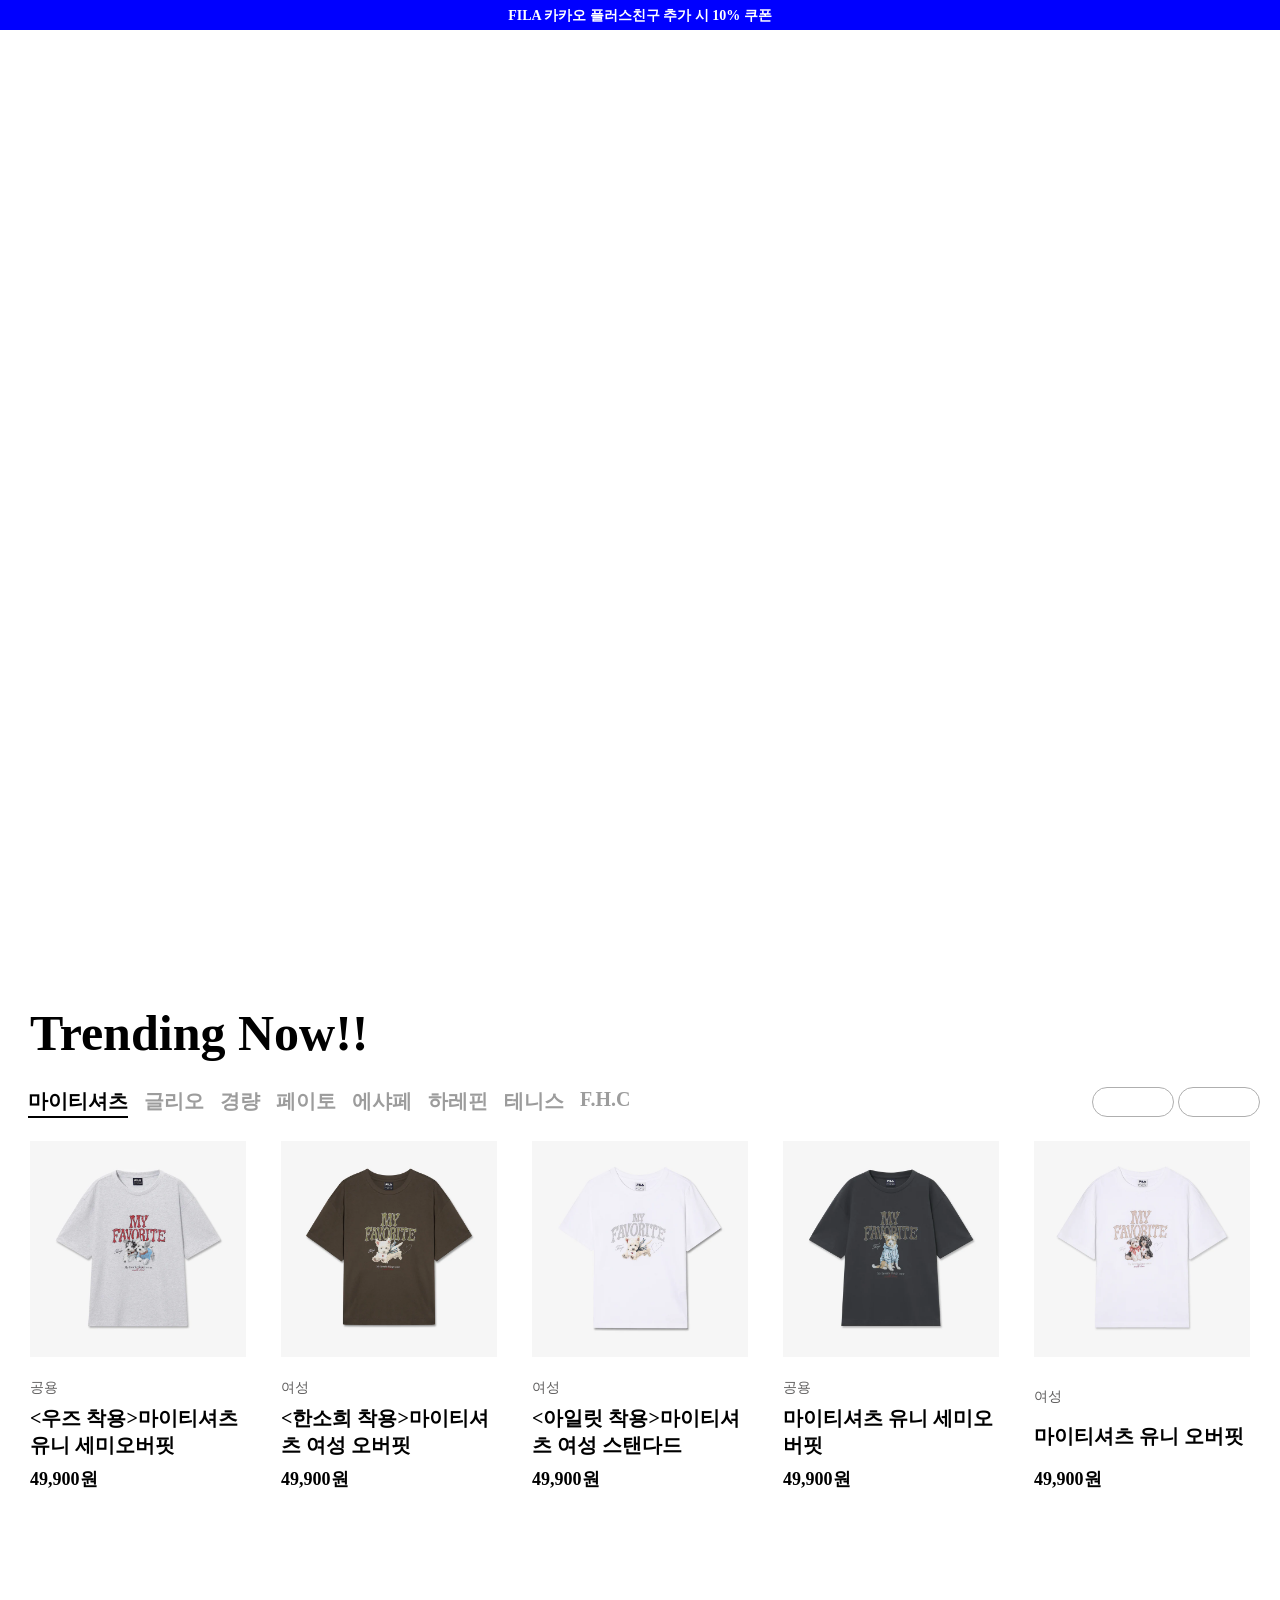
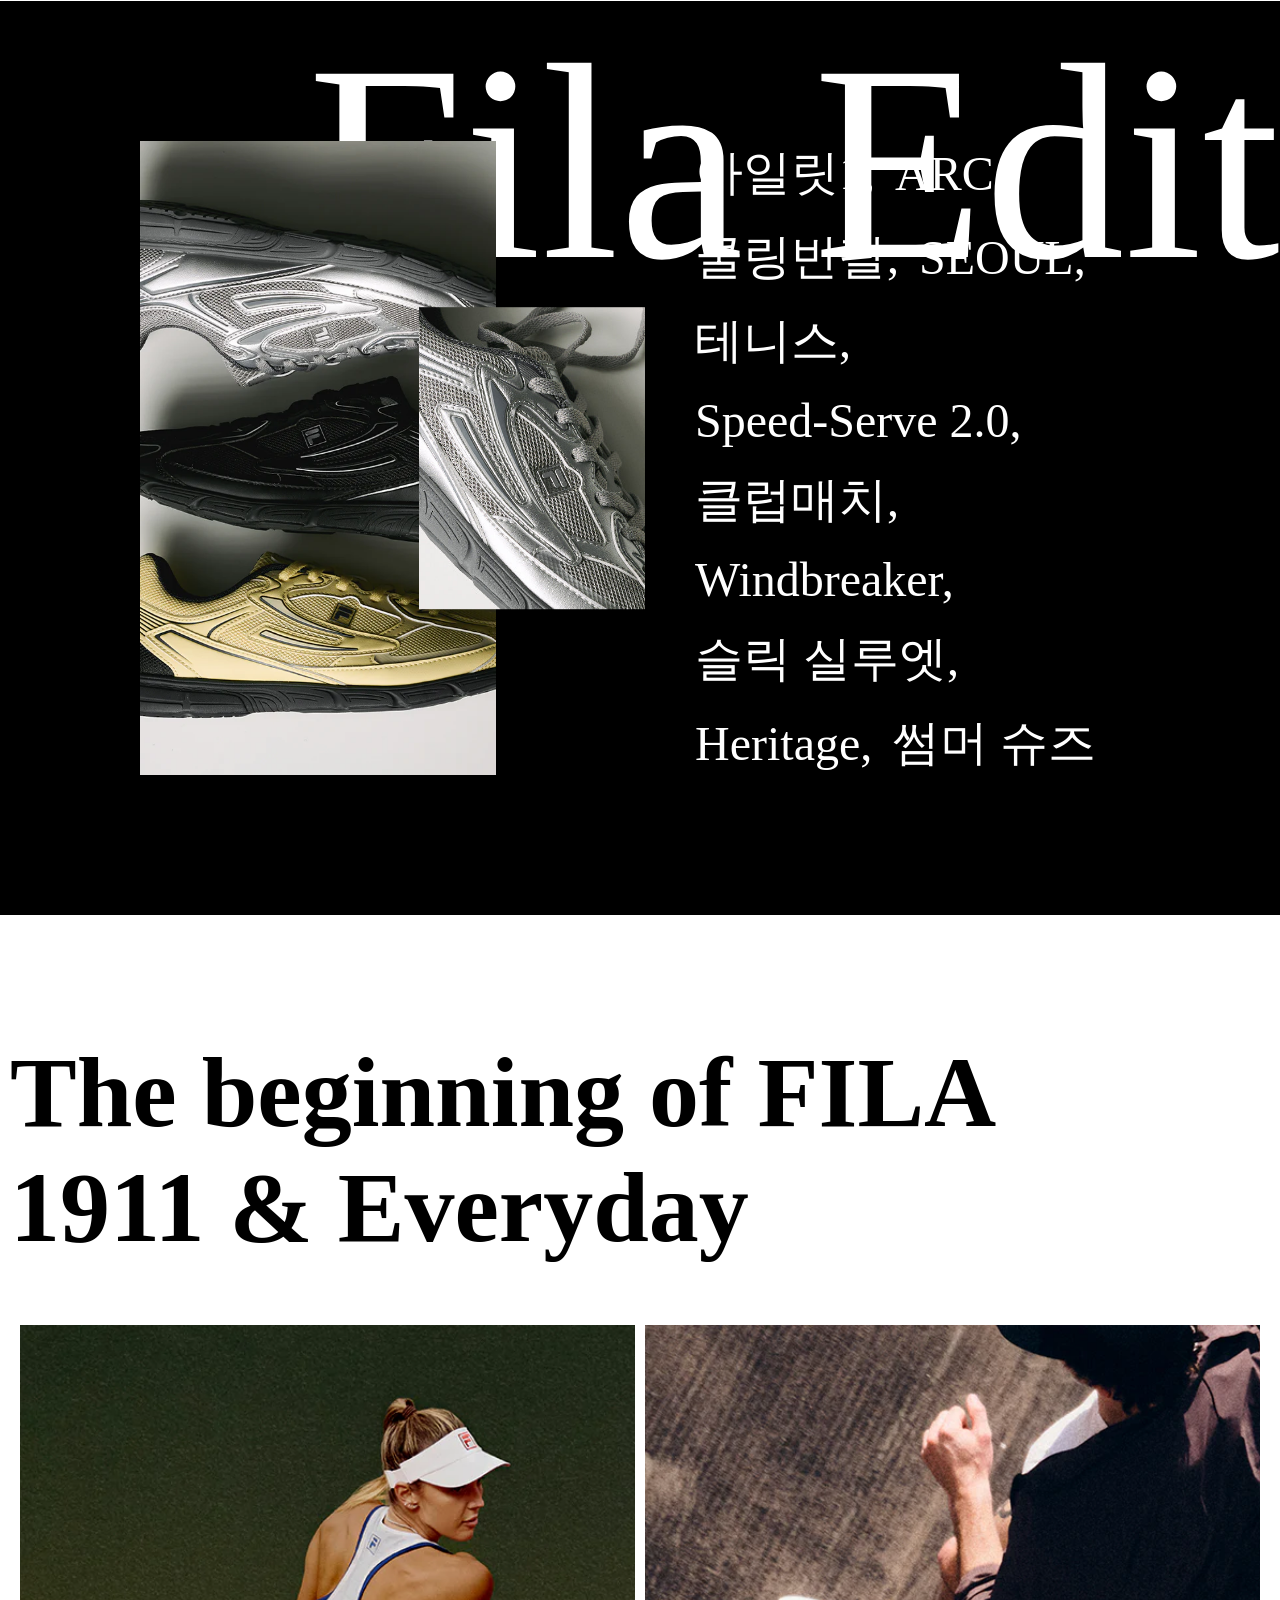
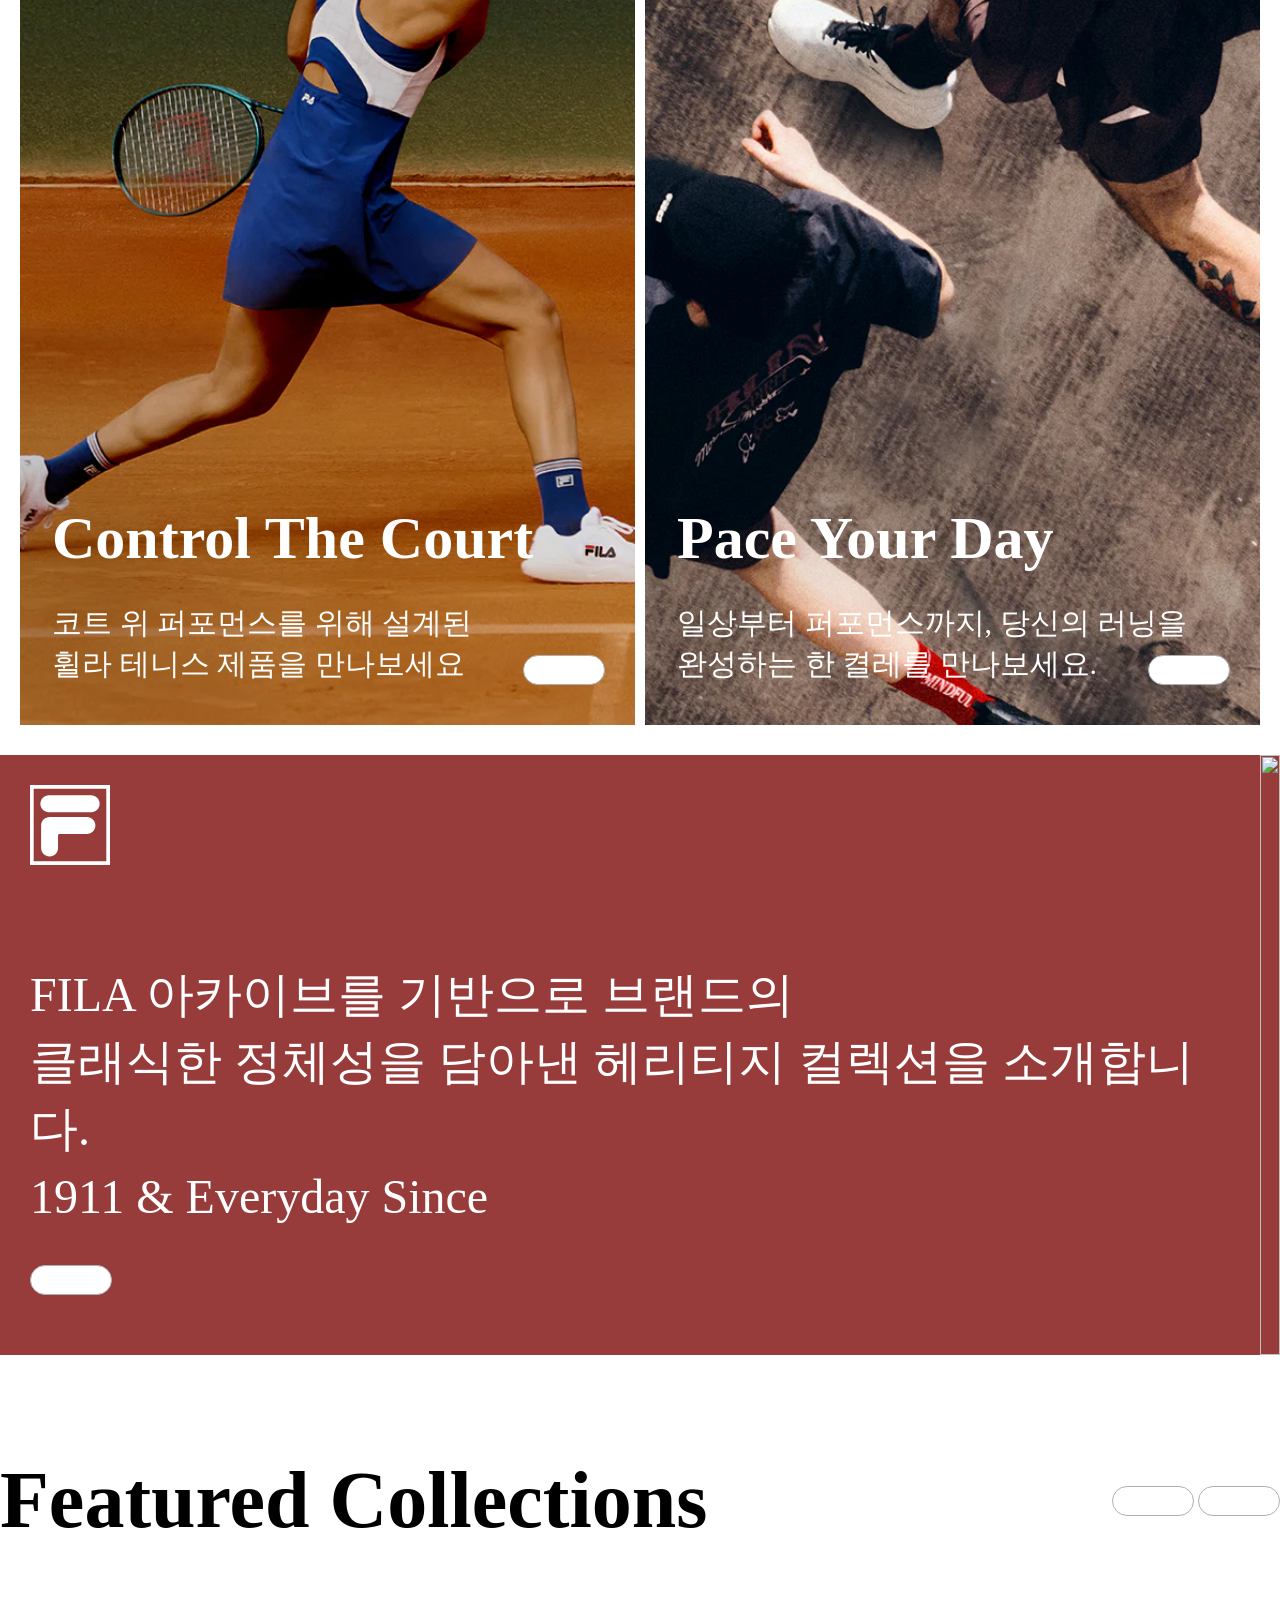
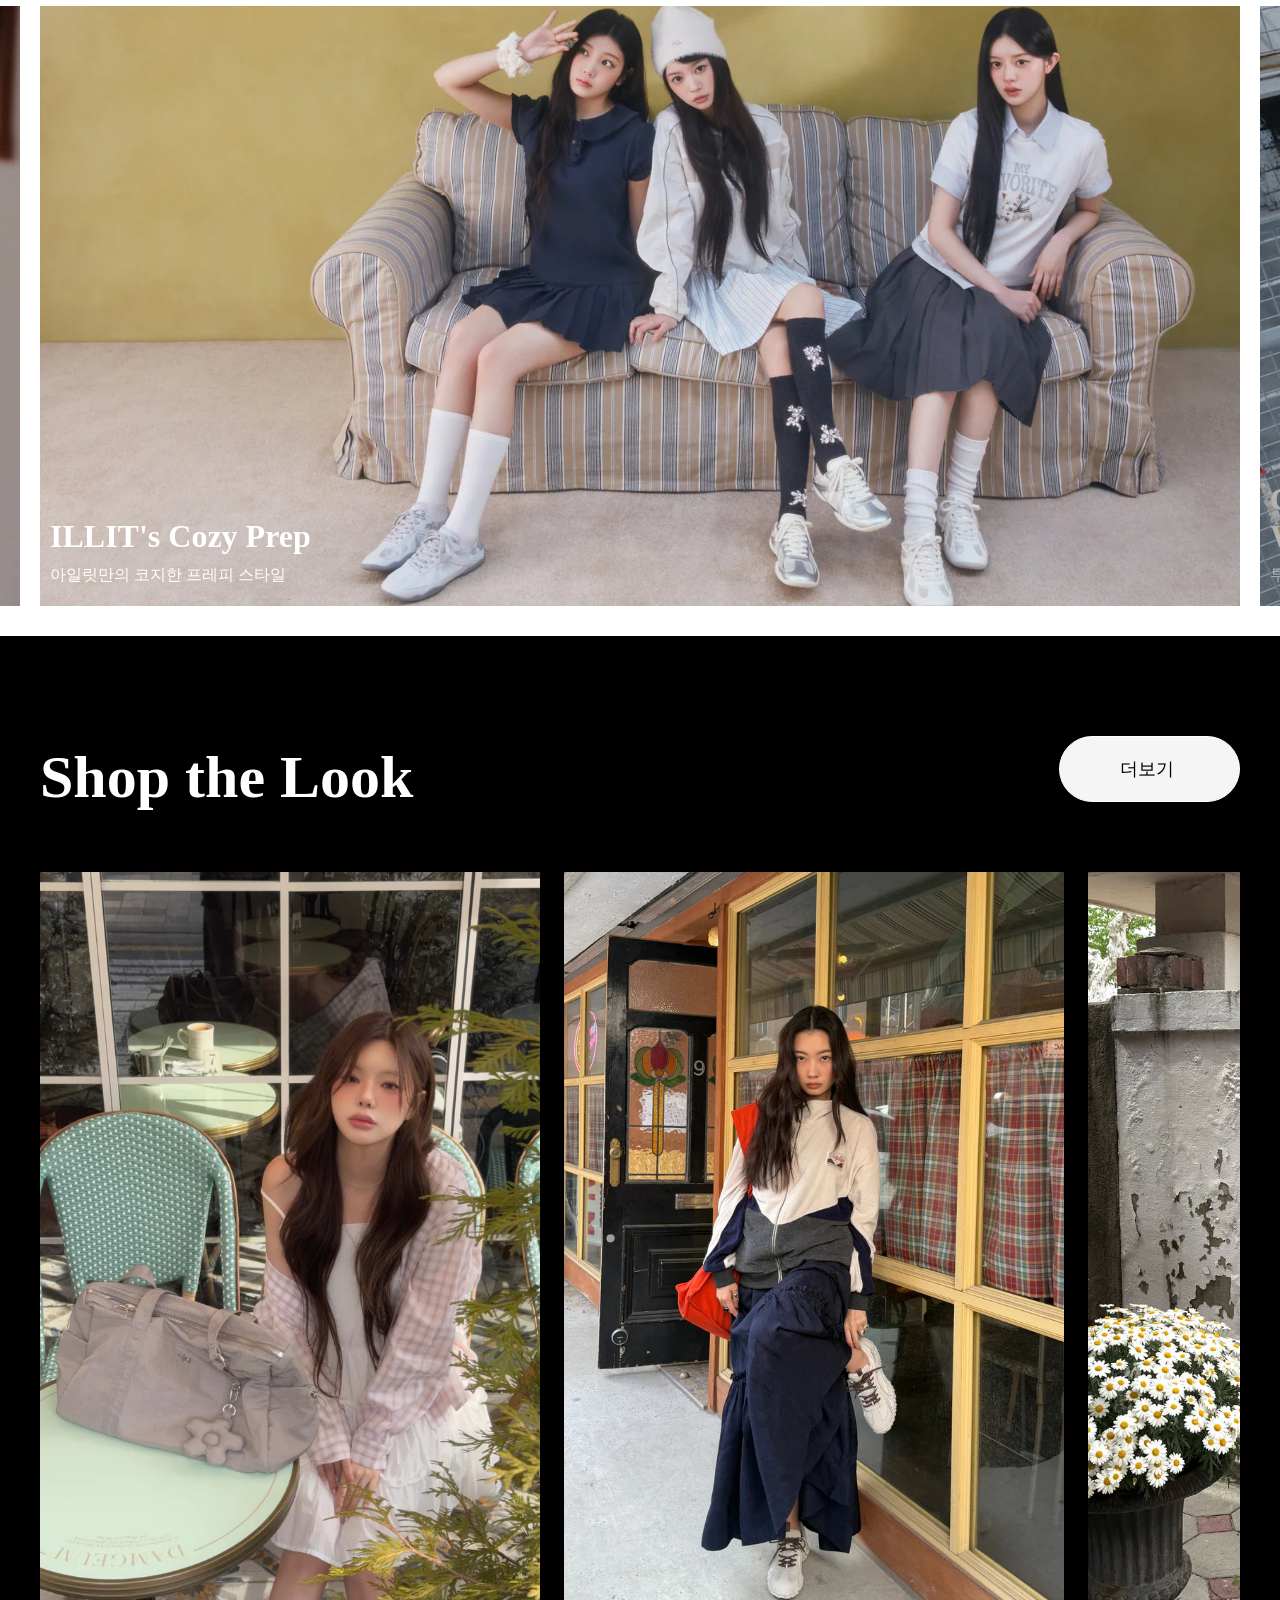
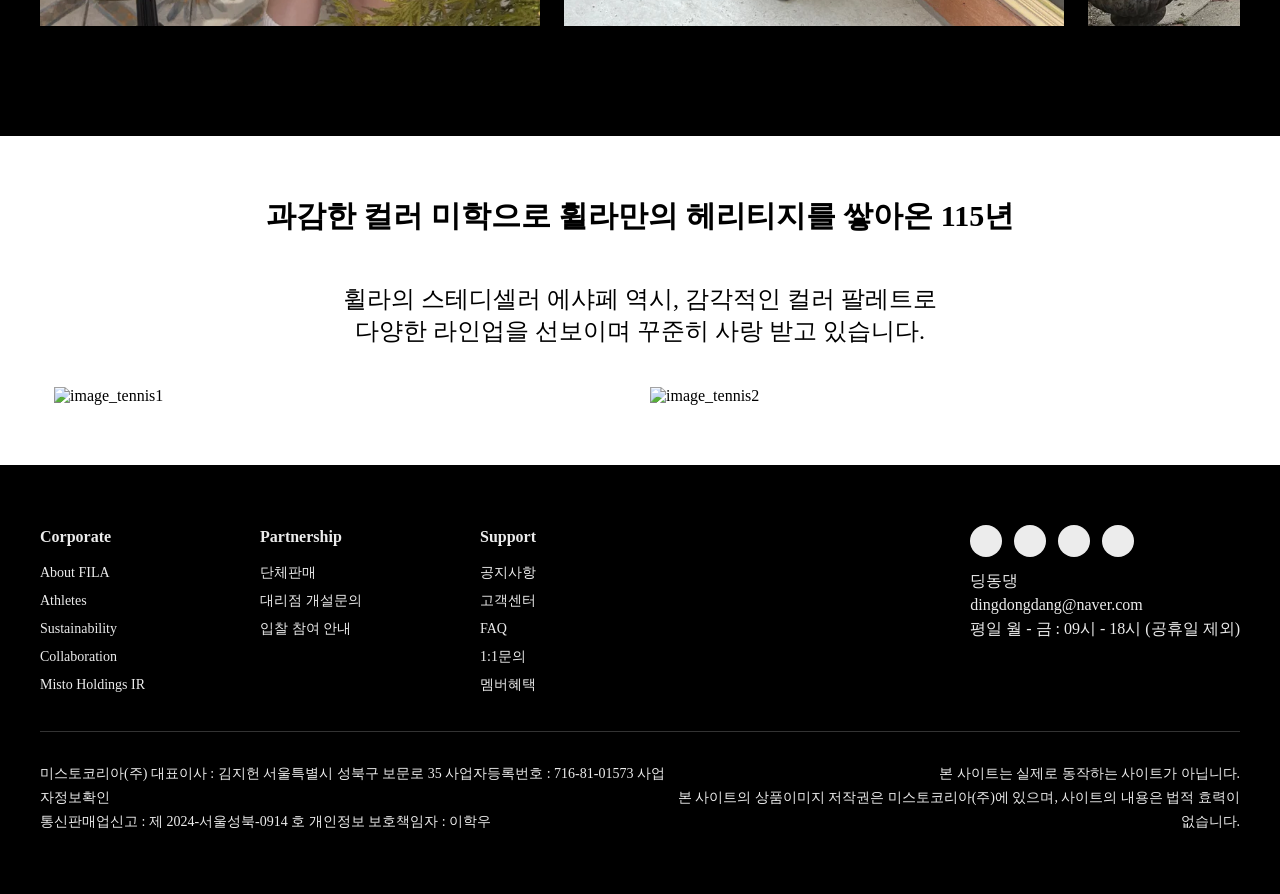
==== commit d063809b: "20260521" ====
--- a/index.html
+++ b/index.html
@@ -94,7 +94,7 @@
                     <li>
                         <a href="">
                             <div class="image_container">
-                                <img src="fila/image/tshirt1.webp" alt="tshirt1">
+                                <img src="/image/tshirt1.webp" alt="tshirt1">
                             </div>
                             <span class="tag">공용</span>
                             <b class="title">&lt;우즈 착용&gt;마이티셔츠 유니 세미오버핏</b>
@@ -104,7 +104,7 @@
                     <li>
                         <a href="">
                             <div class="image_container">
-                                <img src="fila/image/tshirt2.webp" alt="tshirt2">
+                                <img src="/image/tshirt2.webp" alt="tshirt2">
                             </div>
                             <span class="tag">여성</span>
                             <b class="title">&lt;한소희 착용&gt;마이티셔츠 여성 오버핏</b>
@@ -114,7 +114,7 @@
                     <li>
                         <a href="">
                             <div class="image_container">
-                                <img src="fila/image/tshirt3.webp" alt="tshirt3">
+                                <img src="/image/tshirt3.webp" alt="tshirt3">
                             </div>
                             <span class="tag">여성</span>
                             <b class="title">&lt;아일릿 착용&gt;마이티셔츠 여성 스탠다드</b>
@@ -124,7 +124,7 @@
                     <li>
                         <a href="">
                             <div class="image_container">
-                                <img src="fila/image/tshirt4.webp" alt="tshirt4">
+                                <img src="/image/tshirt4.webp" alt="tshirt4">
                             </div>
                             <span class="tag">공용</span>
                             <b class="title">마이티셔츠 유니 세미오버핏</b>
@@ -134,7 +134,7 @@
                     <li>
                         <a href="">
                             <div class="image_container">
-                                <img src="fila/image/tshirt5.webp" alt="tshirt5">
+                                <img src="/image/tshirt5.webp" alt="tshirt5">
                             </div>
                             <span class="tag">여성</span>
                             <b class="title">마이티셔츠 유니 오버핏</b>
--- a/css/index.css
+++ b/css/index.css
@@ -416,7 +416,8 @@
     background-position: center;
     background-repeat: no-repeat;
     text-decoration: none;
-    padding: 10px;
+    padding-bottom: 20px;
+    padding-left: 10px;
     box-sizing: border-box;
     filter: brightness(0.7);
 
@@ -425,7 +426,6 @@
     }
 }
 
-
 .collection_section .collection_section_item > a h3 {
     color: white;
     font-size: 32px;
@@ -434,7 +434,7 @@
 }
 
 .collection_section .collection_section_item > a p {
-    color: #e0e0e0;
+    color: white;
     font-size: 16px;
     margin: 0;
 }
@@ -483,7 +483,7 @@
 .informational_section3 .informational_section3_header .arrow_button {
     padding: 20px 60px;
     background: whitesmoke;
-    border: 1px solid #ccc;
+    border: 1px solid #ffffff;
     color: black;
     cursor: pointer;
     display: flex;
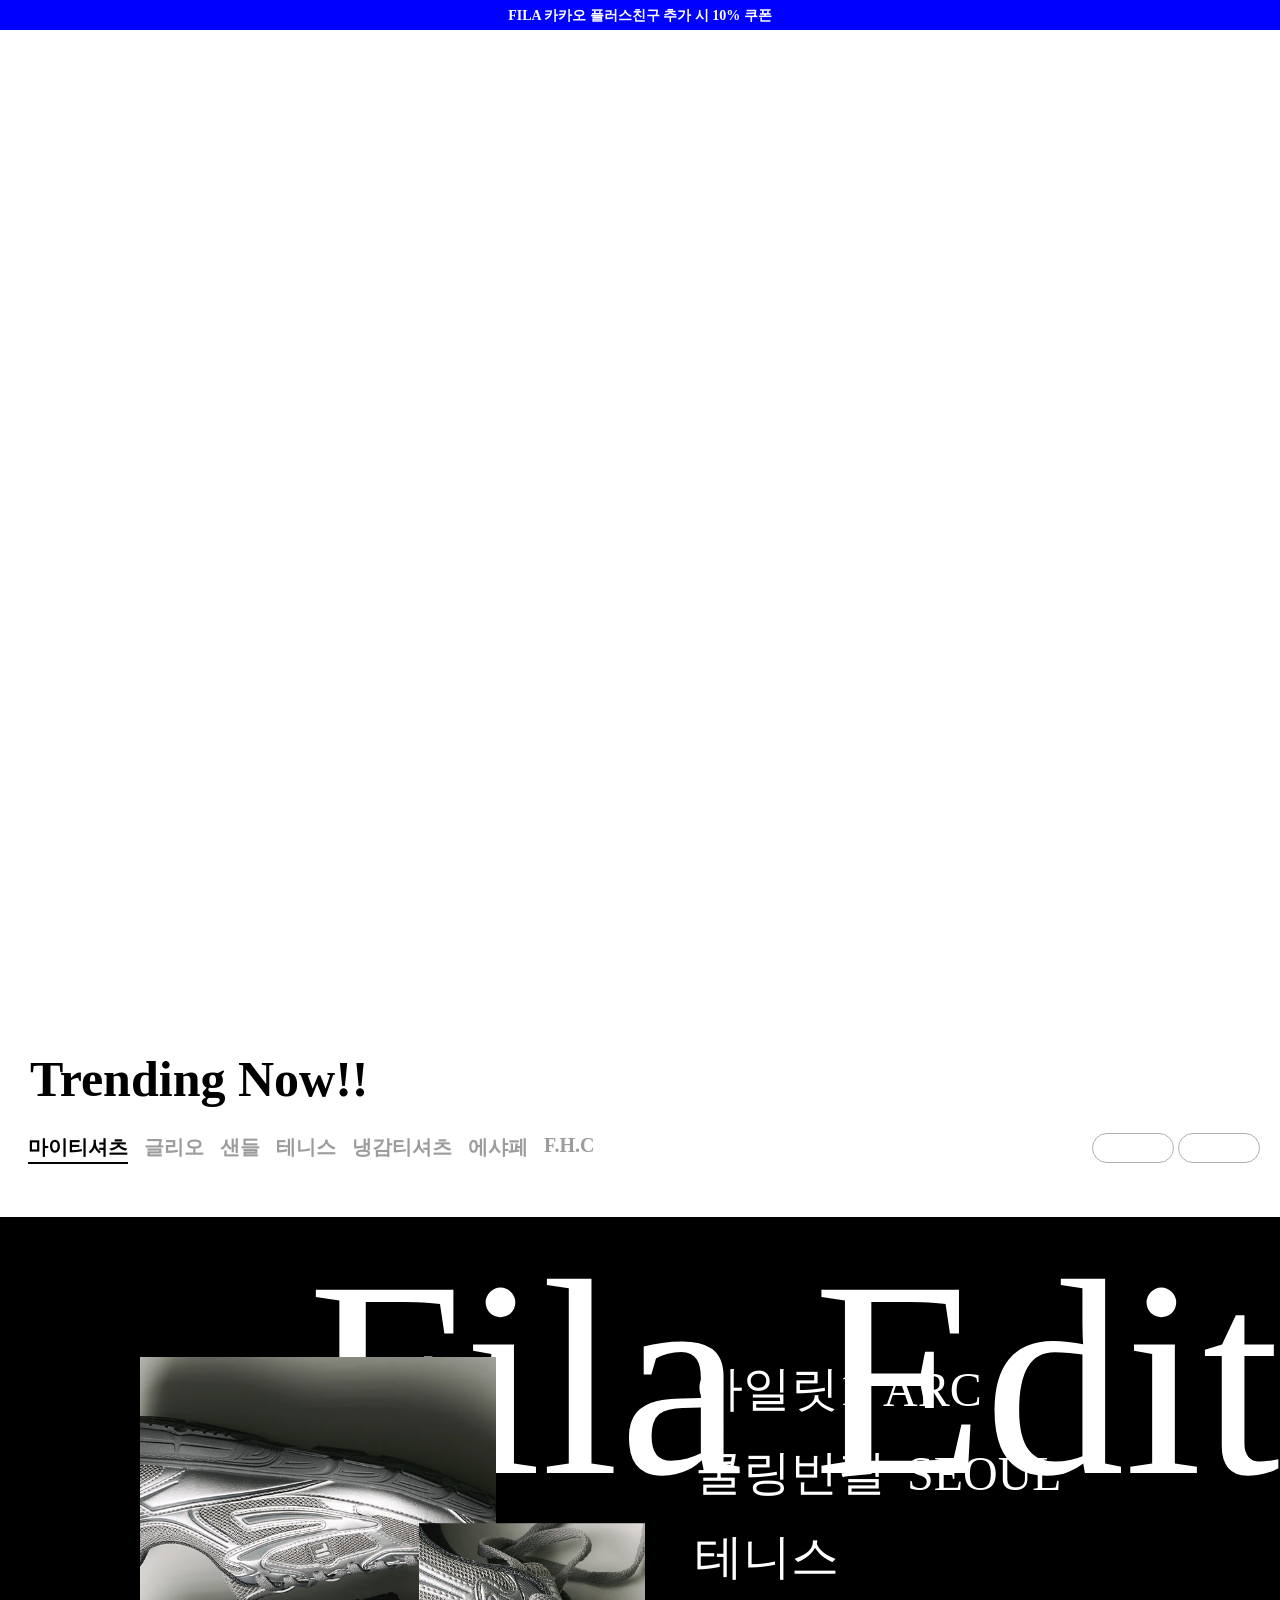
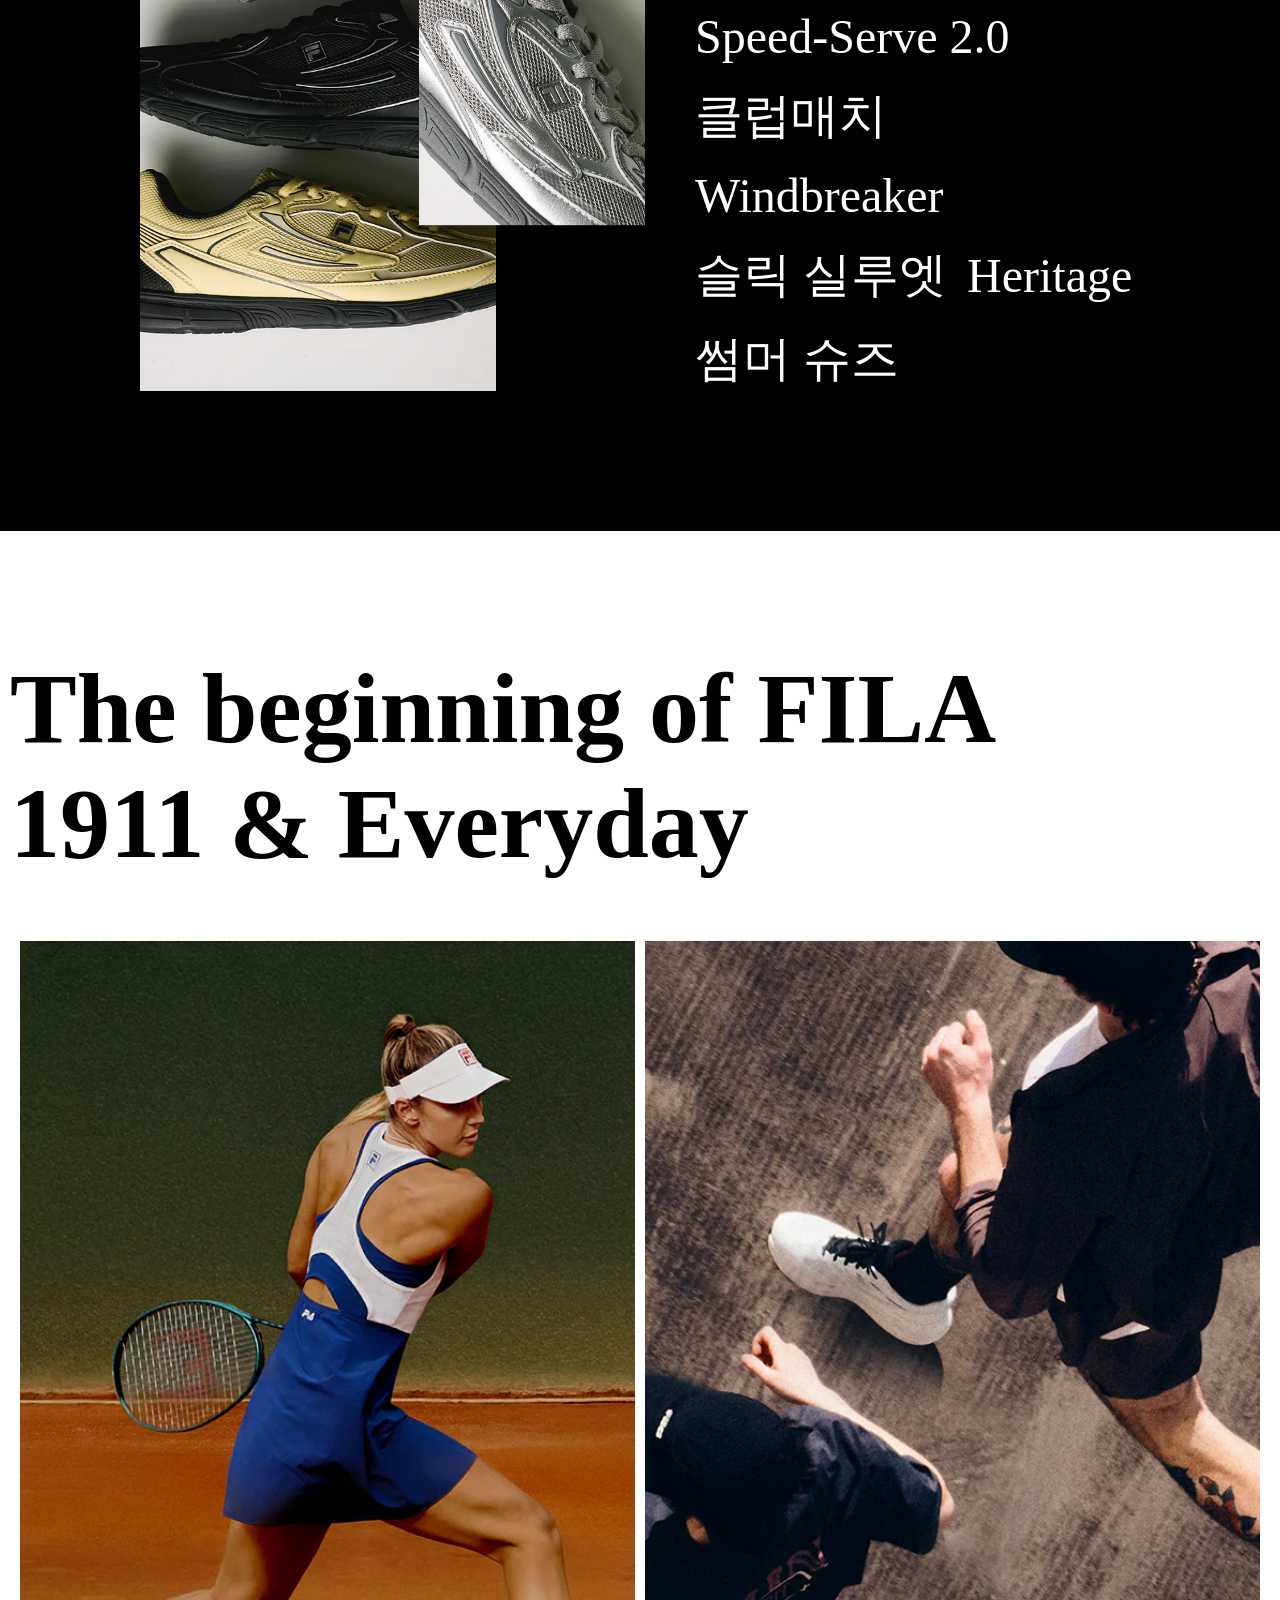
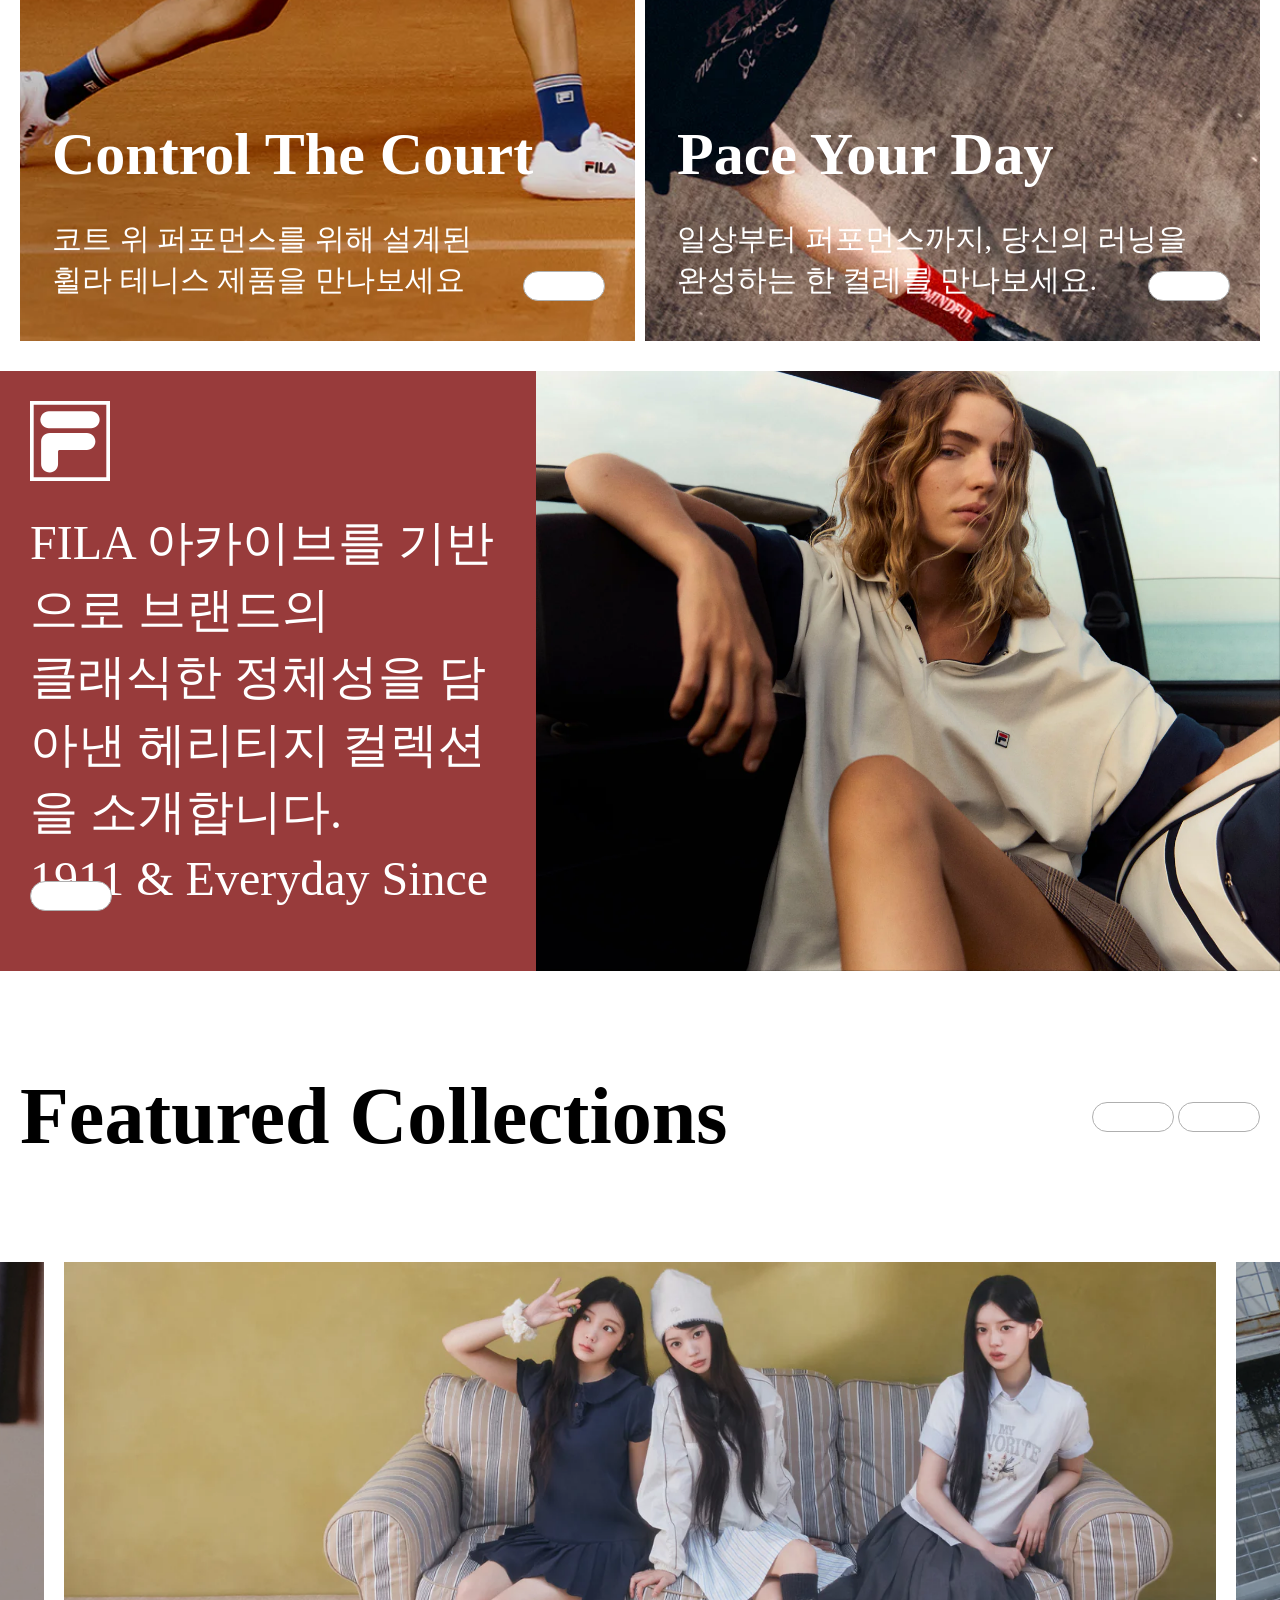
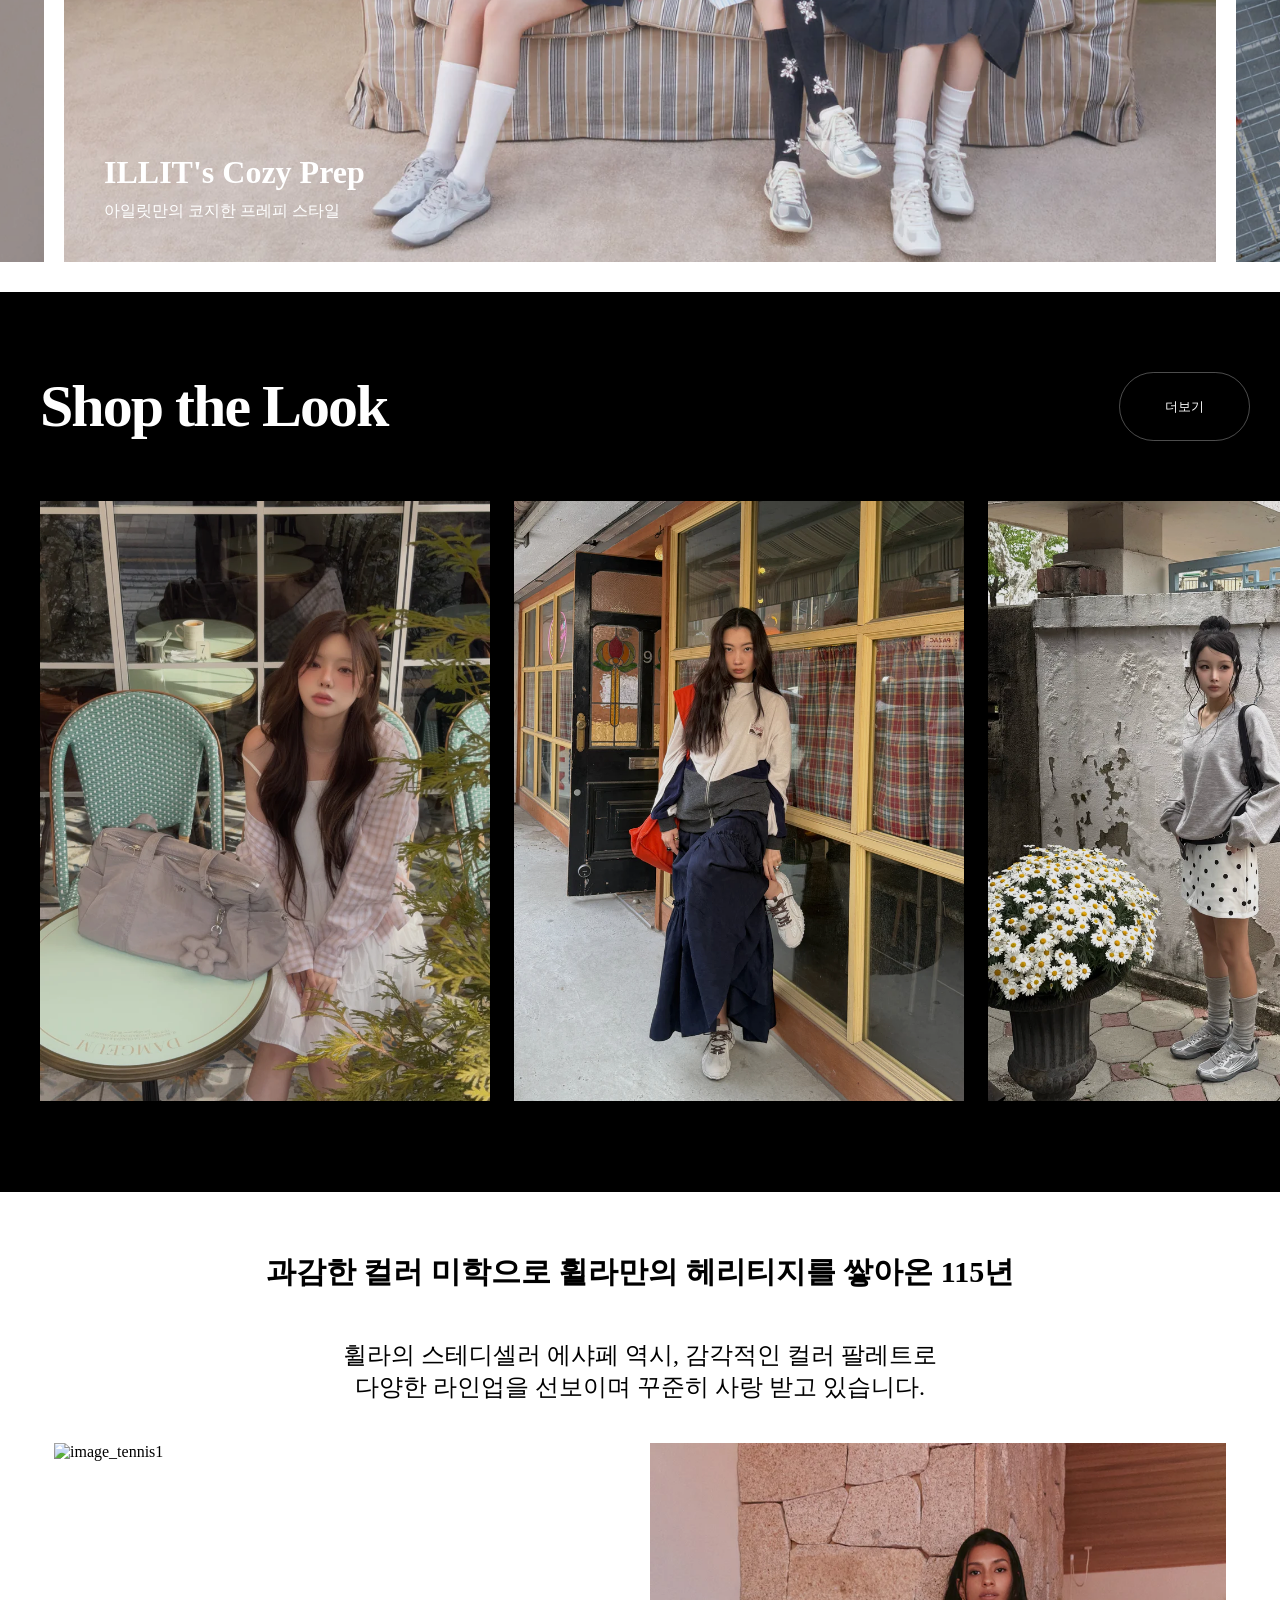
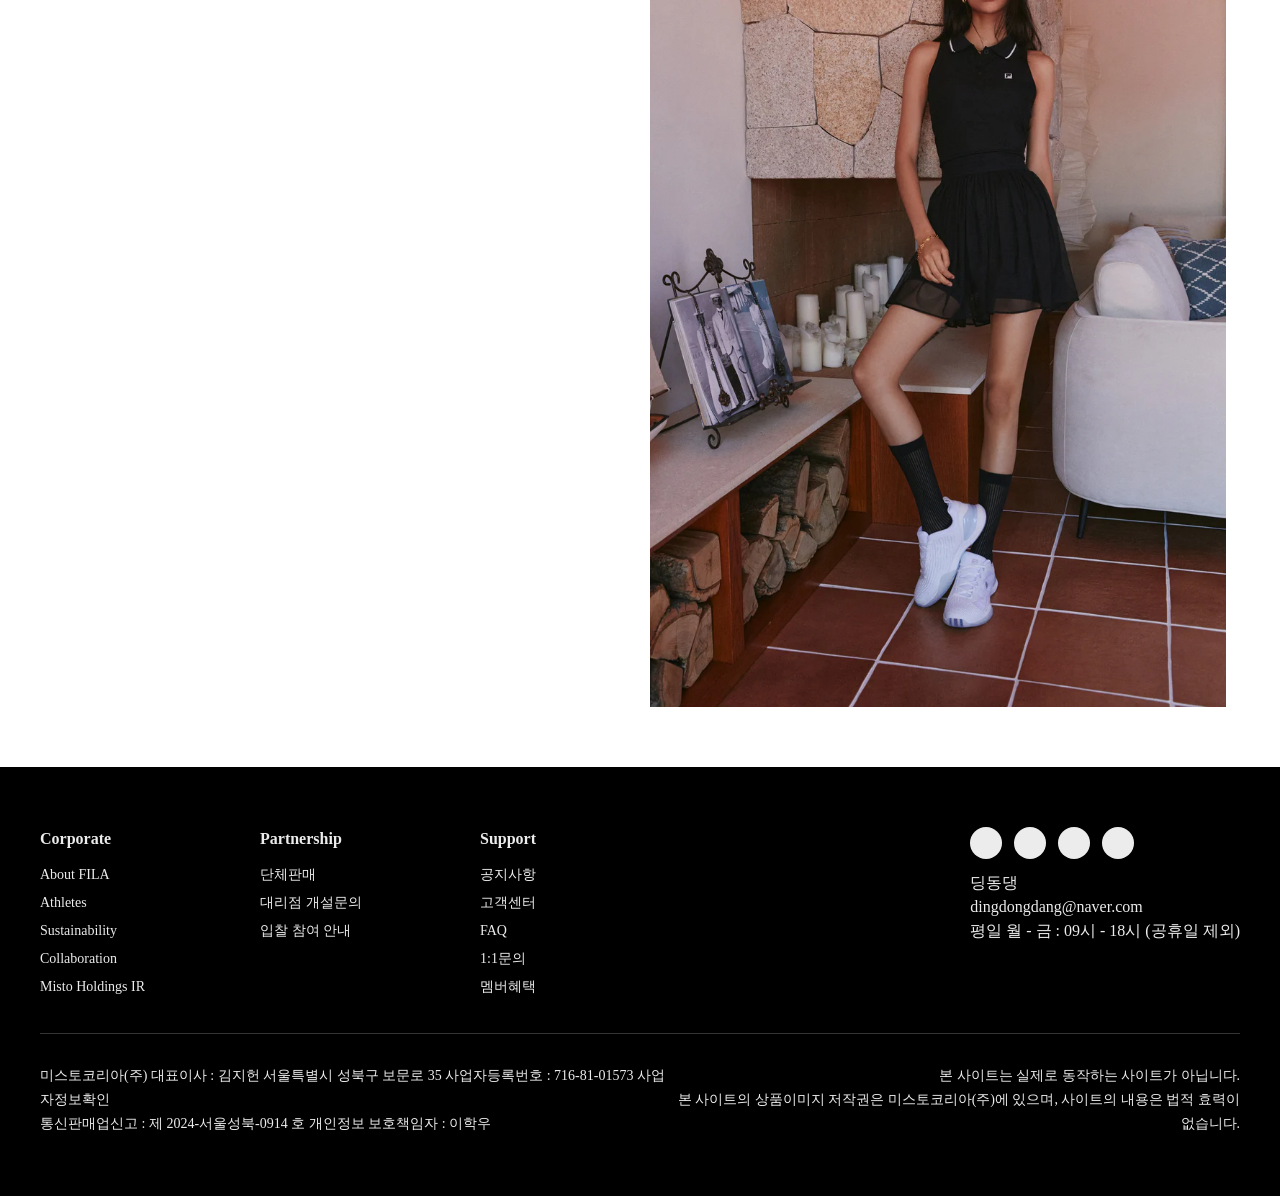
==== commit 61ab36de: "20260527" ====
--- a/index.html
+++ b/index.html
@@ -8,6 +8,7 @@
     <link rel="stylesheet" href="css/popup.css">
 
     <script src="https://kit.fontawesome.com/d19fdaba43.js" crossorigin="anonymous"></script>
+    <script src="https://unpkg.com/embla-carousel/embla-carousel.umd.js"></script>
 </head>
 
 <body>
@@ -23,15 +24,255 @@
 <!--2. 상단 헤더-->
     <header>
         <a class="home_btn" href="#">
-            <img src="image/logo/logo.svg" alt="헤더로고">
+            <img src="../../image/logo/logo.svg" alt="헤더로고">
         </a>
 
         <ul class="main_menu">
-            <li><a href="">Women</a></li>
-            <li><a href="">Men</a></li>
-            <li><a href="">Kids</a></li>
-            <li><a href="">Tennis</a></li>
-            <li><a href="">F, H, C</a></li>
+            <li>
+                <a href="" class="menu_link">Women</a>
+                <div class="submenu_container">
+                    <div class="submenu_item">
+                        <b class="submenu_title"><a href="">의류</a></b>
+                        <ul class="submenu">
+                            <li><a href="">전체보기</a></li>
+                            <li><a href="">반팔</a></li>
+                            <li><a href="">바람막이/집업</a></li>
+                            <li><a href="">맨투맨/후디</a></li>
+                            <li><a href="">팬츠</a></li>
+                            <li><a href="">스커트/원피스</a></li>
+                            <li><a href="">트레이닝 셋업</a></li>
+                            <li><a href="">테니스</a></li>
+                            <li><a href="">러닝</a></li>
+                            <li><a href="">Heritage Collection</a></li>
+                        </ul>
+                    </div>
+                    <div class="submenu_item">
+                        <b class="submenu_title"><a href="">신발</a></b>
+                        <ul class="submenu">
+                            <li><a href="">전체보기</a></li>
+                            <li><a href="">라이프스타일</a></li>
+                            <li><a href="">테니스</a></li>
+                            <li><a href="">러닝</a></li>
+                            <li><a href="">샌들/슬리퍼</a></li>
+                            <li><a href="">에샤페</a></li>
+                            <li><a href="">리트모</a></li>
+                            <li><a href="">글리오</a></li>
+                            <li><a href="">하레핀</a></li>
+                            <li><a href="">인터런</a></li>
+                        </ul>
+                    </div>
+                    <div class="submenu_item">
+                        <b class="submenu_title"><a href="">용품</a></b>
+                        <ul class="submenu">
+                            <li><a href="">전체보기</a></li>
+                            <li><a href="">테니스</a></li>
+                            <li><a href="">피클볼</a></li>
+                            <li><a href="">백팩</a></li>
+                            <li><a href="">숄드/토트백</a></li>
+                            <li><a href="">메신저/크로스백</a></li>
+                            <li><a href="">짐백</a></li>
+                            <li><a href="">슬링백/힙색</a></li>
+                            <li><a href="">모자</a></li>
+                            <li><a href="">양말</a></li>
+                            <li><a href="">기타</a></li>
+                        </ul>
+                    </div>
+                    <div class="submenu_item">
+                        <b class="submenu_title"><a href="">언더웨어</a></b>
+                        <ul class="submenu">
+                            <li><a href="">전체보기</a></li>
+                            <li><a href="">BEST</a></li>
+                            <li><a href="">브라+팬티 SET</a></li>
+                            <li><a href="">컬렉션</a></li>
+                            <li><a href="">쿨웨이브</a></li>
+                            <li><a href="">최화정's 버터소프트</a></li>
+                            <li><a href="">와이어브라</a></li>
+                            <li><a href="">노와이어브라</a></li>
+                            <li><a href="">브라탑</a></li>
+                            <li><a href="">팬티</a></li>
+                            <li><a href="">사각드로즈</a></li>
+                            <li><a href="">파자마</a></li>
+                            <li><a href="">이지웨어</a></li>
+                            <li><a href="">Accessories</a></li>
+                        </ul>
+                    </div>
+                    <div class="submenu_item">
+                        <b class="submenu_title"><a href="">스포츠</a></b>
+                        <ul class="submenu">
+                            <li><a href="">전체보기</a></li>
+                            <li><a href="">테니스</a></li>
+                            <li><a href="">러닝</a></li>
+                            <li><a href="">트레이닝</a></li>
+                            <li><a href="">피트니스</a></li>
+                            <li><a href="">피클볼</a></li>
+                        </ul>
+                    </div>
+                </div>
+            </li>
+
+            <li>
+                <a href="" class="menu_link">Men</a>
+                <div class="submenu_container">
+                    <div class="submenu_item">
+                        <b class="submenu_title"><a href="">의류</a></b>
+                        <ul class="submenu">
+                            <li><a href="">전체보기</a></li>
+                            <li><a href="">반팔</a></li>
+                            <li><a href="">바람막이/집업</a></li>
+                            <li><a href="">맨투맨/후디</a></li>
+                            <li><a href="">팬츠</a></li>
+                            <li><a href="">스커트/원피스</a></li>
+                            <li><a href="">트레이닝 셋업</a></li>
+                            <li><a href="">테니스</a></li>
+                            <li><a href="">러닝</a></li>
+                            <li><a href="">Heritage Collection</a></li>
+                        </ul>
+                    </div>
+                    <div class="submenu_item">
+                        <b class="submenu_title"><a href="">신발</a></b>
+                        <ul class="submenu">
+                            <li><a href="">전체보기</a></li>
+                            <li><a href="">라이프스타일</a></li>
+                            <li><a href="">테니스</a></li>
+                            <li><a href="">러닝</a></li>
+                            <li><a href="">샌들/슬리퍼</a></li>
+                            <li><a href="">에샤페</a></li>
+                            <li><a href="">리트모</a></li>
+                            <li><a href="">글리오</a></li>
+                            <li><a href="">하레핀</a></li>
+                            <li><a href="">인터런</a></li>
+                        </ul>
+                    </div>
+                    <div class="submenu_item">
+                        <b class="submenu_title"><a href="">용품</a></b>
+                        <ul class="submenu">
+                            <li><a href="">전체보기</a></li>
+                            <li><a href="">테니스</a></li>
+                            <li><a href="">피클볼</a></li>
+                            <li><a href="">백팩</a></li>
+                            <li><a href="">숄드/토트백</a></li>
+                            <li><a href="">메신저/크로스백</a></li>
+                            <li><a href="">짐백</a></li>
+                            <li><a href="">슬링백/힙색</a></li>
+                            <li><a href="">모자</a></li>
+                            <li><a href="">양말</a></li>
+                            <li><a href="">기타</a></li>
+                        </ul>
+                    </div>
+                    <div class="submenu_item">
+                        <b class="submenu_title"><a href="">언더웨어</a></b>
+                        <ul class="submenu">
+                            <li><a href="">전체보기</a></li>
+                            <li><a href="">BEST</a></li>
+                            <li><a href="">브라+팬티 SET</a></li>
+                            <li><a href="">컬렉션</a></li>
+                            <li><a href="">쿨웨이브</a></li>
+                            <li><a href="">최화정's 버터소프트</a></li>
+                            <li><a href="">와이어브라</a></li>
+                            <li><a href="">노와이어브라</a></li>
+                            <li><a href="">브라탑</a></li>
+                            <li><a href="">팬티</a></li>
+                            <li><a href="">사각드로즈</a></li>
+                            <li><a href="">파자마</a></li>
+                            <li><a href="">이지웨어</a></li>
+                            <li><a href="">Accessories</a></li>
+                        </ul>
+                    </div>
+                    <div class="submenu_item">
+                        <b class="submenu_title"><a href="">스포츠</a></b>
+                        <ul class="submenu">
+                            <li><a href="">전체보기</a></li>
+                            <li><a href="">테니스</a></li>
+                            <li><a href="">러닝</a></li>
+                            <li><a href="">트레이닝</a></li>
+                            <li><a href="">피트니스</a></li>
+                            <li><a href="">피클볼</a></li>
+                        </ul>
+                    </div>
+                </div>
+            </li>
+
+            <li>
+                <a href="" class="menu_link">Kids</a>
+                <div class="submenu_container">
+                    <div class="submenu_item">
+                        <b class="submenu_title"><a href="">의류</a></b>
+                        <ul class="submenu">
+                            <li><a href="">전체보기</a></li>
+                            <li><a href="">FILA KIDS TEENIEPING</a></li>
+                            <li><a href="">상하의 셋업</a></li>
+                            <li><a href="">티셔츠</a></li>
+                            <li><a href="">쇼츠</a></li>
+                            <li><a href="">팬츠/레깅스</a></li>
+                            <li><a href="">바람막이/집업/자켓</a></li>
+                            <li><a href="">후드티/맨투맨</a></li>
+                            <li><a href="">스커트</a></li>
+                            <li><a href="">원피스</a></li>
+                            <li><a href="">스윔웨어</a></li>
+                        </ul>
+                    </div>
+                    <div class="submenu_item">
+                        <b class="submenu_title"><a href="">신발</a></b>
+                        <ul class="submenu">
+                            <li><a href="">전체보기</a></li>
+                            <li><a href="">어반크릭샌들</a></li>
+                            <li><a href="">리틀에샤페</a></li>
+                            <li><a href="">레인저/레인저코어</a></li>
+                            <li><a href="">인터런 키즈</a></li>
+                            <li><a href="">휠라꾸미</a></li>
+                            <li><a href="">샌들</a></li>
+                            <li><a href="">운동화(130⁓160mm)</a></li>
+                            <li><a href="">운동화(170⁓240mm)</a></li>
+                            <li><a href="">레인부츠</a></li>
+                        </ul>
+                    </div>
+                    <div class="submenu_item">
+                        <b class="submenu_title"><a href="">용품</a></b>
+                        <ul class="submenu">
+                            <li><a href="">전체보기</a></li>
+                            <li><a href="">26 신학기 책가방</a></li>
+                            <li><a href="">책가방</a></li>
+                            <li><a href="">보조가방</a></li>
+                            <li><a href="">모자</a></li>
+                            <li><a href="">양말</a></li>
+                            <li><a href="">기타</a></li>
+                        </ul>
+                    </div>
+                </div>
+            </li>
+
+            <li>
+                <a href="" class="menu_link">Tennis</a>
+                <div class="submenu_container">
+                    <div class="submenu_item">
+                        <b class="submenu_title"><a href="">여성</a></b>
+                        <ul class="submenu">
+                            <li><a href="">의류</a></li>
+                            <li><a href="">신발</a></li>
+                            <li><a href="">용품</a></li>
+                        </ul>
+                    </div>
+                    <div class="submenu_item">
+                        <b class="submenu_title"><a href="">남성</a></b>
+                        <ul class="submenu">
+                            <li><a href="">의류</a></li>
+                            <li><a href="">신발</a></li>
+                            <li><a href="">용품</a></li>
+                        </ul>
+                    </div>
+                </div>
+            </li>
+            <li>
+                <a href="" class="menu_link">F, H, C</a>
+                <div class="submenu_container">
+                    <div class="submenu_item">
+                        <b class="submenu_title"><a href="">FILA Heritage Collection</a></b>
+                        <ul class="submenu">
+                            <li><a href="">SS26</a></li>
+                        </ul>
+                    </div>
+                </div>
+            </li>
         </ul>
 
         <nav>
@@ -62,22 +303,39 @@
 
     <main>
 <!--3. 히어로 섹션-->
-        <section class="hero_section">
-            <video playsinline="true" autoplay="autoplay" loop="loop" muted="muted" preload="metadata" poster="//www.fila.co.kr/cdn/shop/files/preview_images/40ed1433d6f740edae9171f7a3066c3a.thumbnail.0000000000_1100x.jpg?v=1778488149"><source src="//www.fila.co.kr/cdn/shop/videos/c/vp/40ed1433d6f740edae9171f7a3066c3a/40ed1433d6f740edae9171f7a3066c3a.HD-1080p-7.2Mbps-83835070.mp4?v=0" type="video/mp4"><img src="//www.fila.co.kr/cdn/shop/files/preview_images/40ed1433d6f740edae9171f7a3066c3a.thumbnail.0000000000_1100x.jpg?v=1778488149"></video>
-        </section>
+        <div class="embla">
+            <div class="embla__viewport">
+                <div class="embla__container">
+                    <div class="embla__slide">
+                        <video playsinline="true" autoplay="autoplay" loop="loop" muted="muted" preload="metadata" poster="//www.fila.co.kr/cdn/shop/files/preview_images/40ed1433d6f740edae9171f7a3066c3a.thumbnail.0000000000_1100x.jpg?v=1778488149"><source src="//www.fila.co.kr/cdn/shop/videos/c/vp/40ed1433d6f740edae9171f7a3066c3a/40ed1433d6f740edae9171f7a3066c3a.HD-1080p-7.2Mbps-83835070.mp4?v=0" type="video/mp4"><img src="//www.fila.co.kr/cdn/shop/files/preview_images/40ed1433d6f740edae9171f7a3066c3a.thumbnail.0000000000_1100x.jpg?v=1778488149"></video>
+                    </div>
+                    <div class="embla__slide">
+                        <video playsinline="true" autoplay="autoplay" loop="loop" muted="muted" preload="metadata" poster="//www.fila.co.kr/cdn/shop/files/preview_images/40ed1433d6f740edae9171f7a3066c3a.thumbnail.0000000000_1100x.jpg?v=1778488149"><source src="https://www.fila.co.kr/cdn/shop/videos/c/vp/2d2319ff42ad47578bfdc01800606d5f/2d2319ff42ad47578bfdc01800606d5f.HD-1080p-7.2Mbps-84613462.mp4?v=0" type="video/mp4"><img src="//www.fila.co.kr/cdn/shop/files/preview_images/40ed1433d6f740edae9171f7a3066c3a.thumbnail.0000000000_1100x.jpg?v=1778488149"></video>
+                    </div>
+                    <div class="embla__slide">
+                        <video playsinline="true" autoplay="autoplay" loop="loop" muted="muted" preload="metadata" poster="//www.fila.co.kr/cdn/shop/files/preview_images/40ed1433d6f740edae9171f7a3066c3a.thumbnail.0000000000_1100x.jpg?v=1778488149"><source src="https://www.fila.co.kr/cdn/shop/videos/c/vp/c3aa65635a1d4ef3b623ce94cf4b9d36/c3aa65635a1d4ef3b623ce94cf4b9d36.HD-1080p-7.2Mbps-83547078.mp4?v=0" type="video/mp4"><img src="//www.fila.co.kr/cdn/shop/files/preview_images/40ed1433d6f740edae9171f7a3066c3a.thumbnail.0000000000_1100x.jpg?v=1778488149"></video>
+                    </div>
+                </div>
+            </div>
+            <button class="embla__prev">
+                <i class="fa-solid fa-caret-left"></i>
+            </button>
+            <button class="embla__next">
+                <i class="fa-solid fa-caret-right"></i>
+            </button>
+        </div>
 
 <!--4. 메인 상품 리스트 섹션-->
         <section class="trending_section">
             <h2>Trending Now!!</h2>
-            <div>
+            <div class="trending_section_items">
                 <ul>
                     <li><button type="button" class="active">마이티셔츠</button></li>
                     <li><button type="button">글리오</button></li>
-                    <li><button type="button">경량</button></li>
-                    <li><button type="button">페이토</button></li>
+                    <li><button type="button">샌들</button></li>
+                    <li><button type="button">테니스</button></li>
+                    <li><button type="button">냉감티셔츠</button></li>
                     <li><button type="button">에샤페</button></li>
-                    <li><button type="button">하레핀</button></li>
-                    <li><button type="button">테니스</button></li>
                     <li><button type="button">F.H.C</button></li>
                 </ul>
 
@@ -90,58 +348,370 @@
                     </button>
                 </div>
             </div>
-                <ul>
-                    <li>
-                        <a href="">
-                            <div class="image_container">
-                                <img src="/image/tshirt1.webp" alt="tshirt1">
-                            </div>
-                            <span class="tag">공용</span>
-                            <b class="title">&lt;우즈 착용&gt;마이티셔츠 유니 세미오버핏</b>
-                            <strong class="price">49,900원</strong>
-                        </a>
-                    </li>
-                    <li>
-                        <a href="">
-                            <div class="image_container">
-                                <img src="/image/tshirt2.webp" alt="tshirt2">
-                            </div>
-                            <span class="tag">여성</span>
-                            <b class="title">&lt;한소희 착용&gt;마이티셔츠 여성 오버핏</b>
-                            <strong class="price">49,900원</strong>
-                        </a>
-                    </li>
-                    <li>
-                        <a href="">
-                            <div class="image_container">
-                                <img src="/image/tshirt3.webp" alt="tshirt3">
-                            </div>
-                            <span class="tag">여성</span>
-                            <b class="title">&lt;아일릿 착용&gt;마이티셔츠 여성 스탠다드</b>
-                            <strong class="price">49,900원</strong>
-                        </a>
-                    </li>
-                    <li>
-                        <a href="">
-                            <div class="image_container">
-                                <img src="/image/tshirt4.webp" alt="tshirt4">
-                            </div>
-                            <span class="tag">공용</span>
-                            <b class="title">마이티셔츠 유니 세미오버핏</b>
-                            <strong class="price">49,900원</strong>
-                        </a>
-                    </li>
-                    <li>
-                        <a href="">
-                            <div class="image_container">
-                                <img src="/image/tshirt5.webp" alt="tshirt5">
-                            </div>
-                            <span class="tag">여성</span>
-                            <b class="title">마이티셔츠 유니 오버핏</b>
-                            <strong class="price">49,900원</strong>
-                        </a>
-                    </li>
-                </ul>
+            <ul class="product_list">
+                <li>
+                    <a href="">
+                        <div class="image_container">
+                            <img src="/image/tshirt1.webp" alt="tshirt1">
+                        </div>
+                        <span class="tag">공용</span>
+                        <b class="title">&lt;우즈 착용&gt;마이티셔츠 유니 세미오버핏</b>
+                        <strong class="price">49,900원</strong>
+                    </a>
+                </li>
+                <li>
+                    <a href="">
+                        <div class="image_container">
+                            <img src="/image/tshirt2.webp" alt="tshirt2">
+                        </div>
+                        <span class="tag">여성</span>
+                        <b class="title">&lt;한소희 착용&gt;마이티셔츠 여성 오버핏</b>
+                        <strong class="price">49,900원</strong>
+                    </a>
+                </li>
+                <li>
+                    <a href="">
+                        <div class="image_container">
+                            <img src="/image/tshirt3.webp" alt="tshirt3">
+                        </div>
+                        <span class="tag">여성</span>
+                        <b class="title">&lt;아일릿 착용&gt;마이티셔츠 여성 스탠다드</b>
+                        <strong class="price">49,900원</strong>
+                    </a>
+                </li>
+                <li>
+                    <a href="">
+                        <div class="image_container">
+                            <img src="/image/tshirt4.webp" alt="tshirt4">
+                        </div>
+                        <span class="tag">공용</span>
+                        <b class="title">마이티셔츠 유니 세미오버핏</b>
+                        <strong class="price">49,900원</strong>
+                    </a>
+                </li>
+                <li>
+                    <a href="">
+                        <div class="image_container">
+                            <img src="/image/tshirt5.webp" alt="tshirt5">
+                        </div>
+                        <span class="tag">여성</span>
+                        <b class="title">마이티셔츠 유니 오버핏</b>
+                        <strong class="price">49,900원</strong>
+                    </a>
+                </li>
+            </ul>
+            <ul class="product_list">
+                <li>
+                    <a href="">
+                        <div class="image_container">
+                            <img src="/image/trending_glio_silvermoon" alt="shoes1">
+                        </div>
+                        <span class="tag">라이프스타일 | 여성</span>
+                        <b class="title">휠라 글리오 실버문</b>
+                        <strong class="price">109,000원</strong>
+                    </a>
+                </li>
+                <li>
+                    <a href="">
+                        <div class="image_container">
+                            <img src="/image/trending_glio_cream" alt="shoes2">
+                        </div>
+                        <span class="tag">라이프스타일 | 여성</span>
+                        <b class="title">휠라 글리오 크림</b>
+                        <strong class="price">109,000원</strong>
+                    </a>
+                </li>
+                <li>
+                    <a href="">
+                        <div class="image_container">
+                            <img src="/image/trending_glio_pink" alt="shoes3">
+                        </div>
+                        <span class="tag">라이프스타일 | 여성</span>
+                        <b class="title">휠라 글리오 핑크</b>
+                        <strong class="price">109,000원</strong>
+                    </a>
+                </li>
+                <li>
+                    <a href="">
+                        <div class="image_container">
+                            <img src="/image/trending_glio_mary_jane.webp" alt="shoes4">
+                        </div>
+                        <span class="tag">라이프스타일 | 여성</span>
+                        <b class="title">흴라 글리오 메리제인</b>
+                        <strong class="price">99,900원</strong>
+                    </a>
+                </li>
+                <li>
+                    <a href="">
+                        <div class="image_container">
+                            <img src="/image/trending_glio_mary_jane_black.webp" alt="shoes5">
+                        </div>
+                        <span class="tag">라이프스타일 | 여성</span>
+                        <b class="title">흴라 글리오 메리제인</b>
+                        <strong class="price">99,900원</strong>
+                    </a>
+                </li>
+            </ul>
+            <ul class="product_list">
+                <li>
+                    <a href="">
+                        <div class="image_container">
+                            <img src="/image/trending_slick_wavy" alt="shoes1">
+                        </div>
+                        <span class="tag">공용</span>
+                        <b class="title">슬릭 웨이비 샌들 v3</b>
+                        <strong class="price">99,900원</strong>
+                    </a>
+                </li>
+                <li>
+                    <a href="">
+                        <div class="image_container">
+                            <img src="/image/trending_slick_wavy_black" alt="shoes2">
+                        </div>
+                        <span class="tag">공용</span>
+                        <b class="title">슬릭 웨이비 샌들 v3</b>
+                        <strong class="price">99,900원</strong>
+                    </a>
+                </li>
+                <li>
+                    <a href="">
+                        <div class="image_container">
+                            <img src="/image/trending_peito_cream" alt="shoes3">
+                        </div>
+                        <span class="tag">공용</span>
+                        <b class="title">페이토 샌들 v2</b>
+                        <strong class="price">89,900원</strong>
+                    </a>
+                </li>
+                <li>
+                    <a href="">
+                        <div class="image_container">
+                            <img src="/image/trending_peito_grey" alt="shoes4">
+                        </div>
+                        <span class="tag">공용</span>
+                        <b class="title">페이토 샌들 v2</b>
+                        <strong class="price">89,900원</strong>
+                    </a>
+                </li>
+                <li>
+                    <a href="">
+                        <div class="image_container">
+                            <img src="/image/trending_peito_pink" alt="shoes5">
+                        </div>
+                        <span class="tag">공용</span>
+                        <b class="title">페이토 샌들 v2</b>
+                        <strong class="price">89,900원</strong>
+                    </a>
+                </li>
+            </ul>
+            <ul class="product_list">
+                <li>
+                    <a href="">
+                        <div class="image_container">
+                            <img src="/image/tennis_crop_cara" alt="tshirt1">
+                        </div>
+                        <span class="tag">여성 | 테니스</span>
+                        <b class="title">테니스 여성 골지 크롭 카라 반팔티</b>
+                        <strong class="price">69,900원</strong>
+                    </a>
+                </li>
+                <li>
+                    <a href="">
+                        <div class="image_container">
+                            <img src="/image/tennis_sorona_cara_onepiece" alt="tshirt2">
+                        </div>
+                        <span class="tag">여성 | 테니스</span>
+                        <b class="title">테니스 소로나 카라 원피스</b>
+                        <strong class="price">109,000원</strong>
+                    </a>
+                </li>
+                <li>
+                    <a href="">
+                        <div class="image_container">
+                            <img src="/image/tennis_sorona_cara_onepiece_sora" alt="tshirt3">
+                        </div>
+                        <span class="tag">공용 | 테니스</span>
+                        <b class="title">테니스 Drywave 클럽매치 자카드 카라티</b>
+                        <strong class="price">99,900원</strong>
+                    </a>
+                </li>
+                <li>
+                    <a href="">
+                        <div class="image_container">
+                            <img src="/image/tennis_drywave_henryneck" alt="tshirt4">
+                        </div>
+                        <span class="tag">남성 | 테니스</span>
+                        <b class="title">테니스 헨리넥 자카드 반팔티</b>
+                        <strong class="price">79,900원</strong>
+                    </a>
+                </li>
+                <li>
+                    <a href="">
+                        <div class="image_container">
+                            <img src="/image/tennis_sliding_shorts" alt="tshirt5">
+                        </div>
+                        <span class="tag">남성 | 테니스</span>
+                        <b class="title">테니스 슬라이딩 5인치 쇼츠</b>
+                        <strong class="price">99,900원</strong>
+                    </a>
+                </li>
+            </ul>
+            <ul class="product_list">
+                <li>
+                    <a href="">
+                        <div class="image_container">
+                            <img src="/image/cooling_coldwave_essential" alt="tshirt1">
+                        </div>
+                        <span class="tag">공용</span>
+                        <b class="title">Coldwave 에센셜 기능성 반팔티</b>
+                        <strong class="price">39,900원</strong>
+                    </a>
+                </li>
+                <li>
+                    <a href="">
+                        <div class="image_container">
+                            <img src="/image/cooling_coldwave_essential_black" alt="tshirt2">
+                        </div>
+                        <span class="tag">공용</span>
+                        <b class="title">Coldwave 에센셜 기능성 반팔티</b>
+                        <strong class="price">39,900원</strong>
+                    </a>
+                </li>
+                <li>
+                    <a href="">
+                        <div class="image_container">
+                            <img src="/image/cooling_coldwave_essential_pink" alt="tshirt3">
+                        </div>
+                        <span class="tag">여성</span>
+                        <b class="title">여성 Coldwave 에센셜 기능성 반팔티</b>
+                        <strong class="price">39,900원</strong>
+                    </a>
+                </li>
+                <li>
+                    <a href="">
+                        <div class="image_container">
+                            <img src="/image/cooling_coldwave_essential_sorona" alt="tshirt4">
+                        </div>
+                        <span class="tag">공용</span>
+                        <b class="title">Coldwave 에센셜 소로나 반팔티</b>
+                        <strong class="price">39,900원</strong>
+                    </a>
+                </li>
+                <li>
+                    <a href="">
+                        <div class="image_container">
+                            <img src="/image/cooling_coldwave_essential_sorona_sora" alt="tshirt5">
+                        </div>
+                        <span class="tag">공용</span>
+                        <b class="title">Coldwave 에센셜 소로나 반팔티</b>
+                        <strong class="price">39,900원</strong>
+                    </a>
+                </li>
+            </ul>
+            <ul class="product_list">
+                <li>
+                    <a href="">
+                        <div class="image_container">
+                            <img src="/image/trending_silvermoon" alt="shoes1">
+                        </div>
+                        <span class="tag">공용 | 라이프스타일</span>
+                        <b class="title">&lt;우즈 착용&gt;휠라 에샤페 실버문</b>
+                        <strong class="price">109,000원</strong>
+                    </a>
+                </li>
+                <li>
+                    <a href="">
+                        <div class="image_container">
+                            <img src="/image/trending_silver_v2" alt="shoes2">
+                        </div>
+                        <span class="tag">공용 | 라이프스타일</span>
+                        <b class="title">&lt;차정원 착용&gt;휠라 에샤페 v2 실버</b>
+                        <strong class="price">119,000원</strong>
+                    </a>
+                </li>
+                <li>
+                    <a href="">
+                        <div class="image_container">
+                            <img src="/image/trending_blue_lx" alt="shoes3">
+                        </div>
+                        <span class="tag">공용 | 라이프스타일</span>
+                        <b class="title">&lt;김나영 착용&gt;휠라 에샤페 LX 블루</b>
+                        <strong class="price">119,000원</strong>
+                    </a>
+                </li>
+                <li>
+                    <a href="">
+                        <div class="image_container">
+                            <img src="/image/trending_cream_lx" alt="shoes4">
+                        </div>
+                        <span class="tag">공용 | 라이프스타일</span>
+                        <b class="title">&lt;한소희 착용&gt;휠라 에샤페 LX 크림</b>
+                        <strong class="price">119,000원</strong>
+                    </a>
+                </li>
+                <li>
+                    <a href="">
+                        <div class="image_container">
+                            <img src="/image/trending_choco_lx" alt="shoes5">
+                        </div>
+                        <span class="tag">공용 | 라이프스타일</span>
+                        <b class="title">&lt;한소희 착용&gt;휠라 에샤페 LX 초코</b>
+                        <strong class="price">119,000원</strong>
+                    </a>
+                </li>
+            </ul>
+            <ul class="product_list">
+                <li>
+                    <a href="">
+                        <div class="image_container">
+                            <img src="/image/trending_fhc_gelato" alt="tshirt1">
+                        </div>
+                        <span class="tag">공용</span>
+                        <b class="title">FHC 젤라또 그래픽 박시 반팔티</b>
+                        <strong class="price">59,900원</strong>
+                    </a>
+                </li>
+                <li>
+                    <a href="">
+                        <div class="image_container">
+                            <img src="/image/trending_fhc_gelato_navy" alt="tshirt2">
+                        </div>
+                        <span class="tag">공용</span>
+                        <b class="title">FHC 젤라또 그래픽 박시 반팔티</b>
+                        <strong class="price">59,900원</strong>
+                    </a>
+                </li>
+                <li>
+                    <a href="">
+                        <div class="image_container">
+                            <img src="/image/trending_bounce" alt="tshirt3">
+                        </div>
+                        <span class="tag">공용</span>
+                        <b class="title">FHC 바운스 그래픽 반팔티</b>
+                        <strong class="price">59,900원</strong>
+                    </a>
+                </li>
+                <li>
+                    <a href="">
+                        <div class="image_container">
+                            <img src="/image/trending_bounce_purple" alt="tshirt4">
+                        </div>
+                        <span class="tag">공용</span>
+                        <b class="title">FHC 바운스 그래픽 반팔티</b>
+                        <strong class="price">59,900원</strong>
+                    </a>
+                </li>
+                <li>
+                    <a href="">
+                        <div class="image_container">
+                            <img src="/image/trending_bounce_sora" alt="tshirt5">
+                        </div>
+                        <span class="tag">공용</span>
+                        <b class="title">FHC 바운스 그래픽 반팔티</b>
+                        <strong class="price">59,900원</strong>
+                    </a>
+                </li>
+            </ul>
         </section>
 
 <!--5. 광고 배너 섹션 1(Fila Edit)-->
@@ -208,7 +778,7 @@
                 </button>
             </div>
             <div>
-                <img class="informational_section2_banner_image" src="fila/image/banner4.webp" alt="">
+                <img class="informational_section2_banner_image" src="image/banner4.webp" alt="">
             </div>
         </section>
 
@@ -307,7 +877,7 @@
             </div>
             <div class="paragraph_img_container">
                 <img src="https://www.fila.co.kr/cdn/shop/files/26SS_tennis_20_800x.jpg?v=1778636026" alt="image_tennis1">
-                <img src="fila/image/image1.webp" alt="image_tennis2">
+                <img src="image/image1.webp" alt="image_tennis2">
             </div>
         </section>
     </main>
@@ -392,86 +962,240 @@
     </footer>
 
 <!--12. 플로팅 페이지-->
-<!--    <div class="modal_container">-->
-<!--        <div class="modal">-->
-<!--            <section class="image_section">-->
-<!--                <img src="image/banner_half_2.webp" alt="#">-->
-<!--            </section>-->
-
-<!--            <section class="form_section">-->
-<!--                <form action="#">-->
-<!--                    <div class="select_container">-->
-<!--                        <div>-->
-<!--                            <input type="checkbox" id="select_all">-->
-<!--                            <label for="select_all">전체선택</label>-->
-<!--                        </div>-->
-
-<!--                        <button type="button" class="close_btn">-->
-<!--                            <i class="fa-solid fa-xmark"></i>-->
-<!--                        </button>-->
-<!--                    </div>-->
-
-<!--                    <div class="product_container">-->
-<!--                        <ul>-->
-<!--                            <li>-->
-<!--                                <div class="product_item">-->
-<!--                                    <input type="checkbox" id="product1">-->
-<!--                                    <label for="product1">-->
-<!--                                        <img src="/image/item1.webp" alt="에샤페 벨크로 메리제인 초코">-->
-<!--                                        <b>에샤페 벨크로 메리제인 초코</b>-->
-<!--                                        <span>BROWN,BROWN,BROWN</span>-->
-<!--                                        <strong>99,900원</strong>-->
-<!--                                    </label>-->
-<!--                                </div>-->
-<!--                                <div class="product_size" role="button">-->
-<!--                                    <span>사이즈 선택</span>-->
-<!--                                    <i class="fa-solid fa-angle-down"></i>-->
-<!--                                </div>-->
-<!--                            </li>-->
-<!--                            <li>-->
-<!--                                <div class="product_item">-->
-<!--                                    <input type="checkbox" id="product2">-->
-<!--                                    <label for="product2">-->
-<!--                                        <img src="/image/item2.webp" alt="에샤페 벨크로 메리제인 초코">-->
-<!--                                        <b>에샤페 실버문</b>-->
-<!--                                        <span>Grey, White, White</span>-->
-<!--                                        <strong>109,000원</strong>-->
-<!--                                    </label>-->
-<!--                                </div>-->
-<!--                                <div class="product_size" role="button">-->
-<!--                                    <span>사이즈 선택</span>-->
-<!--                                    <i class="fa-solid fa-angle-down"></i>-->
-<!--                                </div>-->
-<!--                            </li>-->
-<!--                            <li>-->
-<!--                                <div class="product_item">-->
-<!--                                    <input type="checkbox" id="product3">-->
-<!--                                    <label for="product3">-->
-<!--                                        <img src="image/item3.webp" alt="에샤페 벨크로 메리제인 초코">-->
-<!--                                        <b>에샤페 LX 크림</b>-->
-<!--                                        <span>WHITE,BROWN,WHITE</span>-->
-<!--                                        <strong>119,000원</strong>-->
-<!--                                    </label>-->
-<!--                                </div>-->
-<!--                                <div class="product_size" role="button">-->
-<!--                                    <span>사이즈 선택</span>-->
-<!--                                    <i class="fa-solid fa-angle-down"></i>-->
-<!--                                </div>-->
-<!--                            </li>-->
-<!--                        </ul>-->
-<!--                    </div>-->
-
-<!--                    <div class="total_price_container">-->
-<!--                        <b>주문금액</b>-->
-<!--                        <b>1,000,000원</b>-->
-<!--                    </div>-->
-
-<!--                    <div class="submit_container">-->
-<!--                        <button type="submit">장바구니 담기</button>-->
-<!--                    </div>-->
-<!--                </form>-->
-<!--            </section>-->
-<!--        </div>-->
-<!--    </div>-->
+    <div class="modal_container">
+        <div class="modal">
+            <section class="image_section">
+                <img src="image/banner_half_2.webp" alt="#">
+            </section>
+
+            <section class="form_section">
+                <form action="#">
+                    <div class="select_container">
+                        <div>
+                            <input type="checkbox" id="select_all">
+                            <label for="select_all">전체선택</label>
+                        </div>
+
+                        <button type="button" class="close_btn">
+                            <i class="fa-solid fa-xmark"></i>
+                        </button>
+                    </div>
+
+                    <div class="product_container">
+                        <ul>
+                            <li>
+                                <div class="product_item">
+                                    <input type="checkbox" id="product1">
+                                    <label for="product1">
+                                        <img src="/image/item1.webp" alt="에샤페 벨크로 메리제인 초코">
+                                        <b>에샤페 벨크로 메리제인 초코</b>
+                                        <span>BROWN,BROWN,BROWN</span>
+                                        <strong>99,900원</strong>
+                                    </label>
+                                </div>
+                                <div class="product_size" role="button">
+                                    <span>사이즈 선택</span>
+                                    <i class="fa-solid fa-angle-down"></i>
+                                </div>
+                            </li>
+                            <li>
+                                <div class="product_item">
+                                    <input type="checkbox" id="product2">
+                                    <label for="product2">
+                                        <img src="/image/item2.webp" alt="에샤페 벨크로 메리제인 초코">
+                                        <b>에샤페 실버문</b>
+                                        <span>Grey, White, White</span>
+                                        <strong>109,000원</strong>
+                                    </label>
+                                </div>
+                                <div class="product_size" role="button">
+                                    <span>사이즈 선택</span>
+                                    <i class="fa-solid fa-angle-down"></i>
+                                </div>
+                            </li>
+                            <li>
+                                <div class="product_item">
+                                    <input type="checkbox" id="product3">
+                                    <label for="product3">
+                                        <img src="image/item3.webp" alt="에샤페 벨크로 메리제인 초코">
+                                        <b>에샤페 LX 크림</b>
+                                        <span>WHITE,BROWN,WHITE</span>
+                                        <strong>119,000원</strong>
+                                    </label>
+                                </div>
+                                <div class="product_size" role="button">
+                                    <span>사이즈 선택</span>
+                                    <i class="fa-solid fa-angle-down"></i>
+                                </div>
+                            </li>
+                        </ul>
+                    </div>
+
+                    <div class="total_price_container">
+                        <b>주문금액</b>
+                        <b>1,000,000원</b>
+                    </div>
+
+                    <div class="submit_container">
+                        <button type="submit">장바구니 담기</button>
+                    </div>
+                </form>
+            </section>
+        </div>
+    </div>
 </body>
-</html>+</html>
+
+<script type="text/javascript">
+    /////////////////////// 헤더_마우스 호버에 따른 메뉴 생성
+    let header = document.querySelector('header');
+    let mainMenuLis = document.querySelectorAll('.main_menu > li');
+
+    for (let i = 0; i < mainMenuLis.length; i++) {
+        mainMenuLis[i].onmouseenter = () => {
+            let allSubMenus = document.querySelectorAll('.submenu_container');
+            for (let j = 0; j < allSubMenus.length; j++) {
+                allSubMenus[j].style.display = 'none';
+            }
+
+            let subMenuContainer = mainMenuLis[i].querySelector('.submenu_container');
+            if (subMenuContainer) {
+                subMenuContainer.style.display = 'flex';
+            }
+        };
+    }
+    header.onmouseleave = () => {
+        let subMenuContainers = document.querySelectorAll('.submenu_container');
+        for (let i = 0; i < subMenuContainers.length; i++) {
+            subMenuContainers[i].style.display = 'none';
+        }
+    };
+
+    /////////////////////// 히어로섹션_캐러셀
+    const viewportNode = document.querySelector('.embla__viewport')
+    const prevButtonNode = document.querySelector('.embla__prev')
+    const nextButtonNode = document.querySelector('.embla__next')
+
+    const emblaApi = EmblaCarousel(viewportNode, { loop: true }) // 초기화
+
+    prevButtonNode.addEventListener('click', () => emblaApi.scrollPrev(), false)
+    nextButtonNode.addEventListener('click', () => emblaApi.scrollNext(), false)
+
+
+    /////////////////////// 트렌딩 섹션_메뉴 클릭 시 상품리스트 변경
+    const tabButtons = document.querySelectorAll(`.trending_section_items ul li button`);
+    const productLists = document.querySelectorAll(`.product_list`);
+
+    tabButtons.forEach((button, index) => {
+        button.addEventListener('click', () => {
+            tabButtons.forEach((tabButton) => tabButton.classList.remove('active'));
+            button.classList.add('active');
+            productLists.forEach((productList) => productList.classList.remove('active'));
+            productLists[index].classList.add('active');
+        })
+    })
+    productLists[0].classList.add('active');
+
+
+    /////////////////////// 플로팅 페이지 버튼 닫기, 외부 클릭 닫기효과
+    const shopButtons = document.querySelectorAll('.slide_container li');
+    const modalContainer = document.querySelector('.modal_container');
+    const closeBtn = document.querySelector('.close_btn');
+
+    shopButtons.forEach((button) => {
+        button.addEventListener('click', () => {
+            modalContainer.classList.add('active');
+        });
+    });
+    closeBtn.addEventListener('click', () => {
+        modalContainer.classList.remove('active');
+    });
+    modalContainer.addEventListener('click', (event) => {
+        if (event.target === modalContainer) {
+            modalContainer.classList.remove('active');
+        }
+    });
+
+    const observer = new IntersectionObserver((entries) => {
+        entries.forEach(entry => {
+            if (entry.isIntersecting) {
+                entry.target.classList.add('active');
+            }
+        });
+    }, { threshold: 0.1 });
+
+
+    /////////////////////// shop in the look_드래그 및 휠 동작 시 좌우 이동 효과
+    const slider = document.querySelector('.slide_container');
+    let isDown = false;
+    let startX;
+    let scrollLeft;
+
+    // 이미지/요소의 기본 드래그 동작 차단
+    slider.addEventListener('dragstart', (e) => {
+        e.preventDefault();
+    });
+
+    // 1. 마우스 클릭 시 (드래그 시작)
+    slider.addEventListener('mousedown', (e) => {
+        // 좌클릭(버튼 0)만 허용
+        if (e.button !== 0) return;
+        isDown = true;
+        slider.classList.add('active');
+        slider.style.cursor = 'grabbing';
+
+        startX = e.pageX - slider.offsetLeft;
+        scrollLeft = slider.scrollLeft;
+
+        slider.style.scrollBehavior = 'auto';
+    });
+
+    // 2. 마우스를 뗄 때
+    window.addEventListener('mouseup', (e) => {
+        if (!isDown) return;
+        isDown = false;
+        slider.classList.remove('active');
+        slider.style.cursor = 'grab';
+        slider.style.scrollBehavior = 'smooth';
+    });
+
+    // 브라우저 포커스가 돌아왔을 때도 드래그 상태 초기화
+    // (다른 탭/창으로 이동 후 돌아온 경우 처리)
+    window.addEventListener('blur', () => {
+        if (!isDown) return;
+
+        isDown = false;
+        slider.classList.remove('active');
+        slider.style.cursor = 'grab';
+        slider.style.scrollBehavior = 'smooth';
+    });
+
+    // 3. 마우스 이동 시 (드래그 동작)
+    window.addEventListener('mousemove', (e) => {
+        // [핵심 수정] isDown 체크 + e.buttons로 실제 마우스 버튼 상태 이중 검증
+        // e.buttons === 0 이면 아무 버튼도 안 눌린 것 → 강제로 드래그 종료
+        if (e.buttons === 0 && isDown) {
+            isDown = false;
+            slider.classList.remove('active');
+            slider.style.cursor = 'grab';
+            slider.style.scrollBehavior = 'smooth';
+            return;
+        }
+
+        if (!isDown) return;
+
+        e.preventDefault();
+        const x = e.pageX - slider.offsetLeft;
+        const walk = (x - startX) * 1.5;
+        slider.scrollLeft = scrollLeft - walk;
+    });
+
+    // 4. 휠 스크롤 가로 전환
+    slider.addEventListener('wheel', (e) => {
+        if (e.deltaY !== 0) {
+            e.preventDefault();
+            slider.style.scrollBehavior = 'smooth';
+            slider.scrollLeft += e.deltaY;
+        }
+    }, { passive: false });
+</script>
--- a/css/index.css
+++ b/css/index.css
@@ -7,7 +7,6 @@
     --main-y-padding: 20px;
 }
 
-/* 공통 화살표 버튼 */
 .arrow_button {
     color: black;
     border: 1px solid #afafaf;
@@ -60,39 +59,43 @@
     cursor: pointer;
 }
 
-/* 헤더 영역 */
+/* ==========================================================================
+   2-1. Header reset
+   ========================================================================== */
+
+ul, li {
+    margin: 0;
+    padding: 0;
+    list-style: none;
+}
+
+a {
+    text-decoration: none;
+    color: inherit;
+}
+
+/* ==========================================================================
+   2-2. header
+   ========================================================================== */
+
 header {
     position: absolute;
     top: 30px;
+    left: 0;
     width: 100%;
     box-sizing: border-box;
     display: flex;
     justify-content: space-between;
-    background-color: transparent;
-    align-items: center;
-    padding: var(--main-y-padding) var(--main-x-padding);
-}
-
-header > .main_menu {
-    display: flex;
-}
-
-header > .main_menu > li {
-    padding: 4px 8px;
-    cursor: pointer;
-}
-
-header > .main_menu > li > a {
-    text-decoration: none;
-    font-size: 20px;
-    color: #ffffff;
-    padding: 10px 0;
-    transition: border-color 0.2s;
-    font-weight: 500;
-}
-
-header > .main_menu > li > a:hover {
-    border-bottom: 2px solid white;
+    align-items: center;
+    background-color: none;
+    padding: 10px 40px;
+    z-index: 1000;
+}
+
+header > .home_btn {
+    display: flex;
+    align-items: center;
+    z-index: 10;
 }
 
 header > .home_btn > img {
@@ -100,34 +103,217 @@
     height: 60px;
 }
 
+header > nav {
+    z-index: 10;
+}
+
 header > nav > ul {
     display: flex;
+    gap: 10px;
 }
 
 header > nav > ul > li > .header_icon {
     display: flex;
     align-items: center;
     justify-content: center;
-    text-decoration: none;
     color: white;
     padding: 4px 10px;
     font-size: 24px;
 }
 
+/* ==========================================================================
+   2-3. main_menu
+   ========================================================================== */
+
+header > .main_menu {
+    position: absolute;
+    left: 0;
+    top: 0;
+    width: 100%;
+    height: 100%;
+    display: flex;
+    justify-content: center;
+    align-items: center;
+    gap: 40px;
+    pointer-events: none;
+    /* 호버 시 배경색 통일을 위해 transition 추가 */
+    transition: background-color 0.3s ease;
+}
+
+header > .main_menu > li {
+    height: 100%;
+    display: flex;
+    align-items: center;
+    pointer-events: auto;
+}
+
+header > .main_menu > li > a.menu_link {
+    font-size: 20px;
+    font-weight: 500;
+    color: #ffffff;
+    padding: 10px 0;
+    border-bottom: 2px solid transparent;
+    transition: border-color 0.2s, color 0.2s;
+    cursor: pointer;
+}
+
+header:hover > .main_menu {
+    background-color: #ffffff;
+    pointer-events: auto;
+}
+
+header:hover > .main_menu > li > a.menu_link {
+    color: #000000;
+}
+
+header > .main_menu > li:hover > a.menu_link {
+    color: #999999;
+    border-bottom: 2px solid #999999;
+}
+
+header:hover nav ul li .header_icon {
+    color: #000000;
+}
+
+header:hover .home_btn > img {
+    filter: brightness(0);
+}
+
+/* ==========================================================================
+   2-4. sub_menu
+   ========================================================================== */
+
+.submenu_container {
+    display: none;
+    position: absolute;
+    top: 100%;
+    left: 0;
+    width: 100%;
+    box-sizing: border-box;
+    background-color: #ffffff;
+    border-bottom: 1px solid #e5e5e5;
+    padding: 40px 80px;
+    z-index: 999;
+}
+
+.submenu_container > div {
+    max-width: 1200px;
+    margin: 0 auto;
+    text-align: left;
+}
+
+.submenu_title {
+    display: block;
+    font-size: 20px;
+    font-weight: 700;
+    color: #000;
+    margin-bottom: 20px;
+}
+
+.submenu {
+    display: flex;
+    flex-direction: column;
+    gap: 12px;
+}
+
+.submenu a {
+    font-size: 16px;
+    color: #666;
+    font-weight: 400;
+    transition: color 0.2s;
+}
+
+.submenu a:hover {
+    color: #000;
+    font-weight: 500;
+}
+
+/* ==========================================================================
+   2-5. 호버 액션
+   ========================================================================== */
+
+header > .main_menu > li:hover .submenu_container {
+    display: flex;
+}
 
 /* ==========================================================================
    3. 메인 콘텐츠 섹션들 (Main Sections)
    ========================================================================== */
 
-main > .hero_section > video {
-    width: 100%;
-    height: 100vh;
+/* 히어로 섹션 + 캐러셀 */
+
+.embla{
+    position: relative;
+    width: 100%;
+    height: 950px;
+}
+
+.embla .embla__viewport .embla__container .embla__slide{
+    display: flex;
+    justify-content: center;
+    align-items: center;
+    width: 100%;
+    height: 950px;
+}
+
+.embla__slide video{
+    width: 100%;
+    height: 100%;
     object-fit: cover;
-}
+    display: block;
+}
+
+.embla__viewport {
+    overflow: hidden;
+}
+
+.embla__container {
+    display: flex;
+    touch-action: pan-y pinch-zoom;
+}
+
+.embla__slide {
+    flex: 0 0 100%;
+    min-width: 0;
+}
+
+.embla__prev,
+.embla__next {
+    position: absolute;
+    bottom: 40px;
+    z-index: 10;
+    padding: 8px 15px;
+    border: 1px solid rgba(255, 255, 255, 0.3);
+    cursor: pointer;
+    transition: background 0.3s;
+    color: black;
+    padding: 14px 40px;
+    border-radius: 50px;
+    background-color: rgba(255, 255, 255, 0.6);
+    cursor: pointer;
+}
+
+.embla__prev:hover,
+.embla__next:hover {
+    background: rgb(255 255 255 / 0.8);
+}
+
+.embla__prev {
+    right: 114px;
+}
+
+.embla__next {
+    right: 20px;
+}
+
 
 /* 트렌딩 섹션 (Trending Now) */
+
 .trending_section {
     padding: var(--main-y-padding) var(--main-x-padding);
+    width: 100%;
+    box-sizing: border-box;
+    overflow-x: hidden;
 }
 
 .trending_section > h2 {
@@ -136,19 +322,20 @@
     padding: 80px 20px 10px 10px;
 }
 
-.trending_section > div {
+.trending_section .trending_section_items {
     display: flex;
     align-items: center;
     justify-content: space-between;
-}
-
-.trending_section > div > ul {
+    margin-bottom: 20px;
+}
+
+.trending_section .trending_section_items > ul {
     display: flex;
     flex: 1;
     margin: 16px 0;
 }
 
-main .trending_section > div > ul > li > button {
+main .trending_section .trending_section_items > ul > li > button {
     background: unset;
     border: none;
     color: #9c9c9c;
@@ -158,43 +345,61 @@
     font-weight: bold;
 }
 
-main .trending_section button.active {
+main .trending_section .trending_section_items button.active {
     font-weight: bold;
     color: #000;
     text-decoration: underline;
     text-underline-offset: 8px;
 }
 
-main .trending_section button:hover {
+main .trending_section .trending_section_items button:hover {
     color: #000;
 }
 
-.trending_section .arrow_button:hover {
+.trending_section .trending_section_items .arrow_button:hover {
     background-color: #000;
     color: #fff;
 }
 
-.trending_section > ul {
-    display: flex;
-    gap: 15px;
-}
-
-.trending_section > ul > li {
-    flex: 1;
+.trending_section .product_list {
+    display: none;
+    gap: 10px;
+    width: 100%;
+    overflow-x: auto;
+}
+
+.trending_section .product_list::-webkit-scrollbar {
+    display: none;
+}
+
+.trending_section .product_list.active {
+    display: flex;
+}
+
+.trending_section .product_list > li {
+    flex: 0 0 23%;
+    min-width: 23%;
+}
+
+.trending_section .image_container {
+    width: 100%;
+    aspect-ratio: 1 / 1;
+    overflow: hidden;
 }
 
 .trending_section .image_container > img {
     width: 100%;
+    height: 100%;
     margin-bottom: 10px;
-}
-
-.trending_section > ul > li > a {
+    object-fit: cover;
+}
+
+.trending_section .product_list > li > a {
     display: flex;
     flex-direction: column;
-    justify-content: space-between;
+    justify-content: flex-start;
     height: 100%;
     text-decoration: none;
-    padding: 10px;
 }
 
 .trending_section .tag {
@@ -217,7 +422,21 @@
     margin-bottom: 80px;
 }
 
+.trending_section .image_container {
+    overflow: hidden; /* 영역 밖으로 나가는 이미지 가리기 */
+}
+
+.trending_section .image_container img {
+    transition: transform 0.5s ease;
+}
+
+.trending_section .product_list li:hover img {
+    transform: scale(1.05); /* 5%만 확대 */
+}
+
+
 /* 필라 에디트 섹션 (Fila Edit) */
+
 .edit_section {
     position: relative;
     display: flex;
@@ -275,6 +494,8 @@
 }
 
 .edit_section > .label_container a {
+    position: relative;
+    display: inline-block;
     font-size: 48px;
     font-weight: 400;
     color: white;
@@ -284,6 +505,22 @@
 .edit_section > .label_container a::after {
     content: ",";
     color: white;
+    content: "";
+    position: absolute;
+    bottom: -8px;
+    left: 0;
+    width: 0;
+    height: 3px;
+    background-color: currentColor;
+    transition: width 0.3s ease;
+}
+
+.edit_section > .label_container a:hover::after {
+    width: 100%;
+}
+
+.edit_section > .label_container a:hover {
+    text-decoration-color: #000;
 }
 
 .edit_section > .label_container a:last-child::after {
@@ -291,6 +528,7 @@
 }
 
 /* 인포메이션 섹션 1 */
+
 .informational_section > h2 {
     font-size: 100px;
     font-weight: 600;
@@ -339,6 +577,7 @@
 }
 
 /* 인포메이션 섹션 2 */
+
 .informational_section2 {
     background-color: #983b3b;
     display: flex;
@@ -390,37 +629,44 @@
 }
 
 /* Featured Collection 섹션 */
+
+/*.collection_section {*/
+/*    width: 100%;*/
+/*    padding: 20px;*/
+/*    box-sizing: border-box;*/
+/*    overflow: hidden;*/
+/*}*/
+
+
 .collection_section_wrapper {
-    /*width: 100%;*/
+    width: 100%;
     position: relative;
     height: 600px;
+    overflow: hidden;
 }
 
 .collection_section .collection_section_item {
-    position: absolute;
-    transform: translateX(-50%);
-    left: 50%;
-    top: 0;
-    display: flex;
-    flex-wrap: nowrap;
+    display: flex;
+    justify-content: center;
     gap: 20px;
-    height: inherit;
+    height: 100%;
+    transition: transform 0.5s ease;
 }
 
 .collection_section .collection_section_item > a {
     display: flex;
     flex-direction: column;
     justify-content: flex-end;
-    width: 1200px;
+    flex: 0 0 1200px;
+    max-width: 90vw;
     background-size: cover;
     background-position: center;
     background-repeat: no-repeat;
     text-decoration: none;
-    padding-bottom: 20px;
-    padding-left: 10px;
+    padding: 0 0 40px 40px;
     box-sizing: border-box;
     filter: brightness(0.7);
-
+    transition: filter 0.3s ease;
     &.active {
         filter: brightness(1);
     }
@@ -443,34 +689,36 @@
     display: flex;
     justify-content: space-between;
     align-items: center;
-    padding: 100px 0 60px 0;
+    padding: 100px 20px; 60px 0;
 }
 
 .collection_section .collection_section_header > h2 {
     font-size: 80px;
     font-weight: 600;
     margin: 0;
-}
-
-
+    /*padding: 20px;*/
+}
 
 /* 인포메이션 섹션 3 (Shop the Look 슬라이더) */
+
 .informational_section3 {
     background-color: #000000;
     display: flex;
     flex-direction: column;
     width: 100%;
-    height: 1100px;
+    /* height를 고정하기보다 내부 콘텐츠에 맞게 조절하는 것이 안정적입니다 */
+    min-height: 900px;
     margin-top: 30px;
-    padding: 0 40px;
+    padding: 0 0 0 40px; /* 오른쪽 패딩을 0으로 해서 사진이 끝까지 닿게 함 */
     box-sizing: border-box;
+    overflow-x: hidden; /* 섹션 밖으로 나가는 슬라이더 숨김 */
 }
 
 .informational_section3 .informational_section3_header {
-    display: flex;
+    padding: 80px 30px 40px 0px;
+    display: flex;
+    text-align: center;
     justify-content: space-between;
-    align-items: flex-end;
-    padding: 100px 0 60px 0;
 }
 
 .informational_section3 .informational_section3_header > h2 {
@@ -481,41 +729,90 @@
 }
 
 .informational_section3 .informational_section3_header .arrow_button {
-    padding: 20px 60px;
-    background: whitesmoke;
-    border: 1px solid #ffffff;
-    color: black;
-    cursor: pointer;
-    display: flex;
-    align-items: center;
-    font-size: 18px;
-    gap: 5px;
-    margin-bottom: 10px;
+    position: relative;
+    padding: 15px 45px;
+    background: transparent;
+    border: 1px solid rgba(255, 255, 255, 0.3);
+    color: #ffffff;
+    overflow: hidden;
+    transition: color 0.4s;
+    z-index: 1;
+}
+
+.informational_section3 .informational_section3_header .arrow_button::before {
+    content: "";
+    position: absolute;
+    top: 0; left: 0;
+    width: 0; height: 100%;
+    background: #ffffff; /* 흰색이 슥 차오름 */
+    transition: width 0.4s cubic-bezier(0.25, 0.46, 0.45, 0.94);
+    z-index: -1;
+}
+
+.informational_section3 .informational_section3_header .arrow_button:hover::before {
+    width: 100%;
+}
+
+.informational_section3 .informational_section3_header .arrow_button:hover {
+    color: #000000; /* 글자는 검정으로 반전 */
+    border-color: #ffffff;
+}
+
+/* 4. 제목 글자 애니메이션 (옵션) */
+.informational_section3 .informational_section3_header > h2 {
+    letter-spacing: -2px; /* 글자 간격을 좁히면 더 트렌디함 */
 }
 
 .informational_section3 .slide_container {
     display: flex;
     flex-wrap: nowrap;
-    overflow-x: auto;
-    scrollbar-width: none;
+    overflow-x: auto; /* 휠 스크롤을 위해 auto 유지 */
+    scrollbar-width: none; /* 파이어폭스용 */
+    -ms-overflow-style: none; /* IE용 */
+    cursor: grab;
+    user-select: none;
+    padding: 20px 40px 60px 0;
+    scroll-behavior: smooth;
+}
+
+.informational_section3 .slide_container::-webkit-scrollbar {
+    display: none;
+}
+
+.informational_section3 .slide_container:active {
+    cursor: grabbing;
+    /* transition: transform 제거 (꿀렁거림의 원인) */
 }
 
 .informational_section3 .slide_container > li {
-    flex-basis: 500px;
-    flex-shrink: 0;
+    flex: 0 0 450px; /* 크기 고정 */
+    height: 600px;  /* 높이 통일 */
+    overflow: hidden;
+    position: relative;
+    border-radius: 0px; /* 브랜드 컨셉에 따라 조정 */
+    transition: transform 0.3s ease;
 }
 
 .informational_section3 .slide_container > li:not(:last-child) {
     margin-right: 24px;
 }
 
-.informational_section3 .slide_container > li > img {
+.informational_section3 .slide_container > li img {
     width: 100%;
     height: 100%;
-    object-fit: cover;
+    object-fit: cover; /* 이미지가 잘리더라도 영역을 꽉 채워 크기 통일 */
+    transition: transform 0.6s ease, filter 0.6s ease;
+    filter: brightness(0.9);
+    display: block; /* 하단 미세 공백 제거 */
+}
+
+.informational_section3 .slide_container > li:hover img {
+    transform: scale(1.05); /* 너무 과한 확대는 버벅여 보일 수 있어 1.05로 조절 */
+    filter: brightness(1);
 }
 
 /* 파라그래프 텍스트/이미지 분리 섹션 */
+
 .paragraph_section {
     width: 100%;
     padding: 60px 0;
@@ -549,7 +846,7 @@
 }
 
 .paragraph_section .paragraph_img_container > img {
-    width: 45%; /* 이미지가 너무 거대해지지 않도록 유연하게 조절 */
+    width: 45%;
     height: auto;
     object-fit: cover;
 }
@@ -558,6 +855,7 @@
 /* ==========================================================================
    4. 푸터 영역 (Footer)
    ========================================================================== */
+
 footer {
     background-color: black;
     color: #ececec;
@@ -601,6 +899,7 @@
 }
 
 /* SNS 영역 및 아이콘 컬러 픽스 */
+
 footer .sns_nav ul {
     display: flex;
     margin-bottom: 12px;
@@ -645,4 +944,6 @@
     font-size: 14px;
     text-align: right;
     color: #ececec;
-}+}
+
+
--- a/css/popup.css
+++ b/css/popup.css
@@ -1,146 +1,236 @@
-:root{
+:root {
     --modal-form-padding: 32px;
-}
-
-.modal_container{
+    --font-body-lg-size: 18px;
+    --font-label-sm-size: 14px;
+    --font-headline-md-size: 20px;
+    --color-primary: #000000;
+    --color-secondary: #767676;
+    --color-border: #e0e0e0;
+}
+
+/* 1. 모달 전체 배경 오버레이 */
+.modal_container {
+    position: fixed;
     top: 0;
-    z-index: 99;
-    position: fixed;
-    display: flex;
-    justify-content: center;
-    align-items: center;
+    left: 0;
     width: 100%;
     height: 100vh;
-    background-color: rgba(0,0,0,0.5);
-}
-
-.modal{
-    display: flex;
-    width: 70%;
-    height: 90%;
-    background-color: #e8e8e8;
-}
-.modal > section{
+    background-color: rgba(0, 0, 0, 0.6); /* 배경을 조금 더 차분하게 어둡게 */
+    display: none;
+    justify-content: center;
+    align-items: center;
+    z-index: 999; /* 최상단 보장 */
+}
+
+.modal_container.active {
+    display: flex;
+}
+
+/* 2. 모달 메인 박스 */
+.modal {
+    display: flex;
+    width: 80%; /* 조금 더 안정적인 너비 확보 */
+    max-width: 1200px;
+    height: 85vh;
+    background-color: #ffffff; /* 내부 창은 깔끔한 화이트 추천 */
+    border-radius: 16px;
+    overflow: hidden;
+    box-shadow: 0 12px 40px rgba(0, 0, 0, 0.15);
+}
+
+/* 3. 왼쪽 이미지 섹션 */
+.modal .image_section {
+    flex: 1.2; /* 이미지 영역 비중 확대 */
+    height: 100%;
+    background-color: #f5f5f5;
+}
+
+.modal .image_section > img {
+    width: 100%;
+    height: 100%;
+    object-fit: cover;
+}
+
+/* 4. 오른쪽 폼(주문) 섹션 */
+.modal .form_section {
     flex: 1;
-}
-/*****************************************/
-.modal .image_section > img{
-    width: 100%;
-    height: 100%;
-    object-fit: cover;
-}
-
-.modal .form_section > form{
+    height: 100%;
+    background-color: #ffffff;
+}
+
+.modal .form_section > form {
+    display: flex;
+    flex-direction: column; /* absolute 대신 flex-box 구조로 변경하여 겹침 방지 */
+    height: 100%;
     position: relative;
-    height: 100%;
-}
-
-.modal .form_section .select_container{
+}
+
+/* 헤더: 전체선택 & 닫기버튼 */
+.modal .select_container {
     display: flex;
     justify-content: space-between;
+    align-items: center;
     padding: 24px var(--modal-form-padding);
     font-size: var(--font-body-lg-size);
-    align-items: center;
-    border-bottom: 1.2px solid var(--color-primary);
-}
-.modal .form_section .select_container .close_btn{
+    border-bottom: 1px solid var(--color-border);
+}
+
+.modal .select_container input[type="checkbox"] {
+    margin-right: 8px;
+    accent-color: #000; /* 체크박스 컬러 통일 */
+}
+
+.modal .select_container .close_btn {
     background: none;
     border: none;
-    font-size: inherit;
-}
-/***********************************************/
-.modal .form_section .product_container{
-    height: 60%;
-    overflow-y: scroll;
+    font-size: 24px;
+    cursor: pointer;
+    color: var(--color-primary);
+    transition: transform 0.2s ease;
+}
+
+.modal .select_container .close_btn:hover {
+    transform: rotate(90deg); /* 닫기 버튼 센스있는 효과 */
+}
+
+/* 5. 상품 리스트 컨테이너 (스크롤 영역) */
+.modal .product_container {
+    flex: 1; /* 남은 중간 영역을 꽉 채움 */
+    overflow-y: auto;
     padding: 0 var(--modal-form-padding);
 }
-.modal .form_section .product_container li{
-    padding: 28px 0;
-    border-bottom: 1px solid var(--color-secondary);
-}
-.modal .form_section .product_item{
-    display: flex;
-    align-items: center;
-    margin-bottom: 20px;
-}
-.modal .form_section .product_item input{
-    margin-right: 8px;
-}
-.modal .form_section .product_item label{
+
+/* 깔끔한 미니멀 스크롤바 커스텀 */
+.modal .product_container::-webkit-scrollbar {
+    width: 6px;
+}
+.modal .product_container::-webkit-scrollbar-thumb {
+    background-color: rgba(0, 0, 0, 0.1);
+    border-radius: 3px;
+}
+
+.modal .product_container li {
+    padding: 24px 0;
+    border-bottom: 1px solid var(--color-border);
+    list-style: none;
+}
+
+/* 상품 아이템 우아하게 정렬 */
+.modal .product_item {
+    display: flex;
+    align-items: flex-start; /* 체크박스가 상단에 걸치도록 */
+    margin-bottom: 16px;
+}
+
+.modal .product_item input[type="checkbox"] {
+    margin-top: 12px; /* 이미지 중앙 높이에 맞춤 */
+    margin-right: 12px;
+    accent-color: #000;
+}
+
+.modal .product_item label {
     display: grid;
     flex: 1;
     align-items: center;
-    grid-template-columns: 120px 1fr;
+    grid-template-columns: 90px 1fr; /* 정방형 90px이 깔끔합니다 */
     grid-template-areas:
-            "image title"
-            "image color"
-            "image price";
+        "image title"
+        "image color"
+        "image price";
     grid-column-gap: 16px;
-}
-.modal .form_section .product_item img{
+    grid-row-gap: 4px;
+    cursor: pointer;
+}
+
+.modal .product_item img {
     grid-area: image;
-    height: 120px;
-}
-.modal .form_section .product_item b{
+    width: 90px;
+    height: 90px;
+    object-fit: cover;
+    border-radius: 8px; /* 상품 이미지 둥글게 처리 */
+}
+
+.modal .product_item b {
     grid-area: title;
-    font-size: var(--font-body-lg-size);
-}
-.modal .form_section .product_item span{
+    font-size: 16px;
+    font-weight: 600;
+    color: var(--color-primary);
+}
+
+.modal .product_item span {
     grid-area: color;
     font-size: var(--font-label-sm-size);
     color: var(--color-secondary);
 }
-.modal .form_section .product_item strong{
+
+.modal .product_item strong {
     grid-area: price;
-    font-size: var(--font-headline-md-size);
-}
-
-.modal .form_section .product_size{
-    display: flex;
-    padding: 12px 24px;
+    font-size: 18px;
+    font-weight: 700;
+    color: var(--color-primary);
+    margin-top: 4px;
+}
+
+/* 사이즈 선택 박스 고도화 */
+.modal .product_size {
+    display: flex;
     justify-content: space-between;
-    border: 1px solid black;
-    background-color: white;
-    border-radius: 48px;
-    cursor: pointer;
-}
-.modal .total_price_container{
+    align-items: center;
+    padding: 12px 20px;
+    margin-left: 30px; /* 체크박스+여백만큼 당겨서 정렬 정돈 */
+    border: 1px solid #d1d1d1;
+    background-color: #fafafa;
+    border-radius: 6px; /* 너무 둥근 것보단 스퀘어 라운드가 세련됨 */
+    font-size: 14px;
+    color: #444;
+    transition: all 0.2s ease;
+}
+
+.modal .product_size:hover {
+    border-color: #000;
+    background-color: #fff;
+}
+
+/* 6. 금액 및 버튼 하단 고정 영역 */
+.modal .total_price_container {
     display: flex;
     justify-content: space-between;
-    font-size: 20px;
-    padding: 28px var(--modal-form-padding);
-}
-
-.modal .submit_container{
-    position: absolute;
-    bottom: 28px;
-    width: 100%;
-    padding: 0 var(--modal-form-padding);
-}
-.modal .submit_container > button{
+    align-items: center;
+    padding: 20px var(--modal-form-padding);
+    border-top: 1px solid var(--color-border);
+    background-color: #fff;
+}
+
+.modal .total_price_container b:first-child {
+    font-size: 16px;
+    color: var(--color-secondary);
+}
+
+.modal .total_price_container b:last-child {
+    font-size: 24px;
+    font-weight: 800;
+    color: #ff3b30; /* 가격 강조색 지정 (기호에 따라 black 유지 가능) */
+}
+
+.modal .submit_container {
+    padding: 0 var(--modal-form-padding) 24px var(--modal-form-padding);
+    background-color: #fff;
+}
+
+.modal .submit_container > button {
     display: block;
     width: 100%;
-    padding: 20px;
+    padding: 18px;
     border: none;
-    border-radius: 24px;
-    font-size: 20px;
-    font-weight: bold;
-    background-color: black;
-    color: white;
-}
-
-
-
-
-
-
-
-
-
-
-
-
-
-
-
-
+    border-radius: 8px; /* 가방끈/버튼 라운드 통일 */
+    font-size: 18px;
+    font-weight: 700;
+    background-color: #000000;
+    color: #ffffff;
+    cursor: pointer;
+    transition: background-color 0.2s ease;
+}
+
+.modal .submit_container > button:hover {
+    background-color: #505050; /* 호버 시 피드백 제공 */
+}
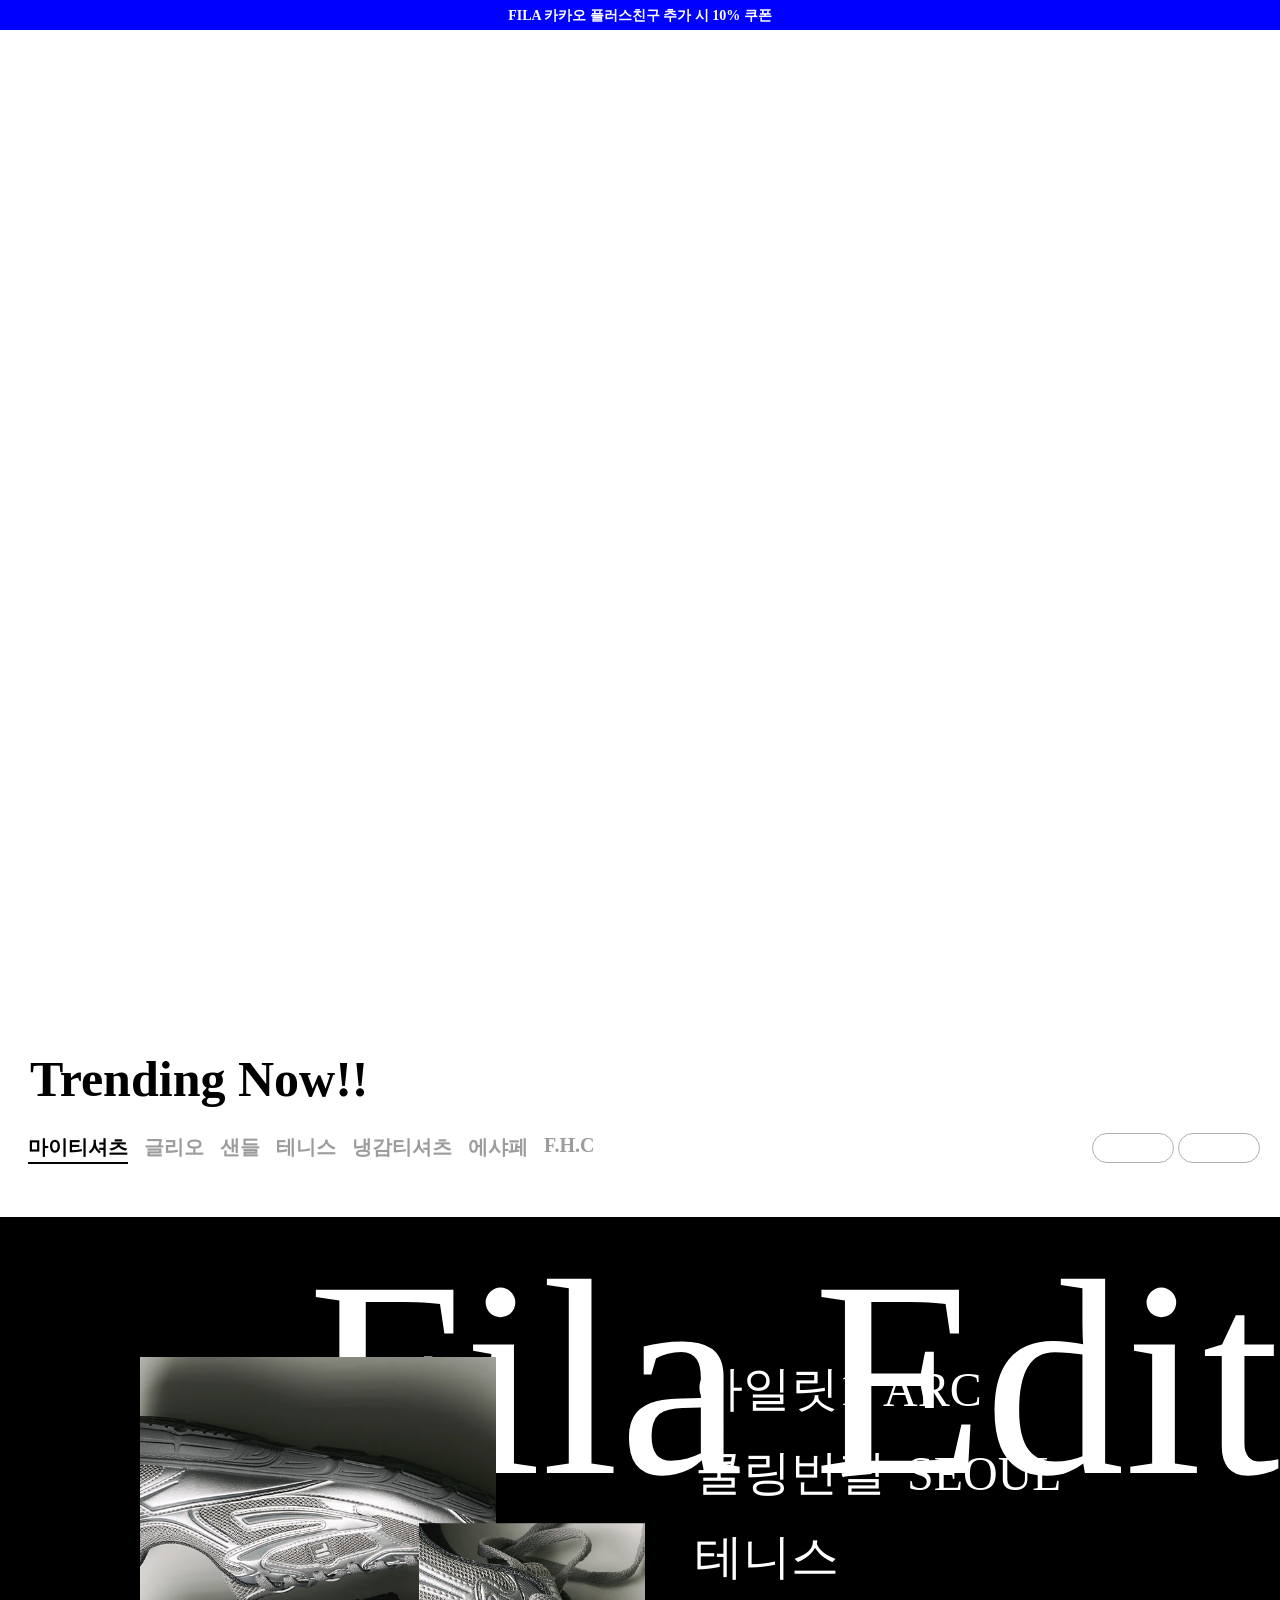
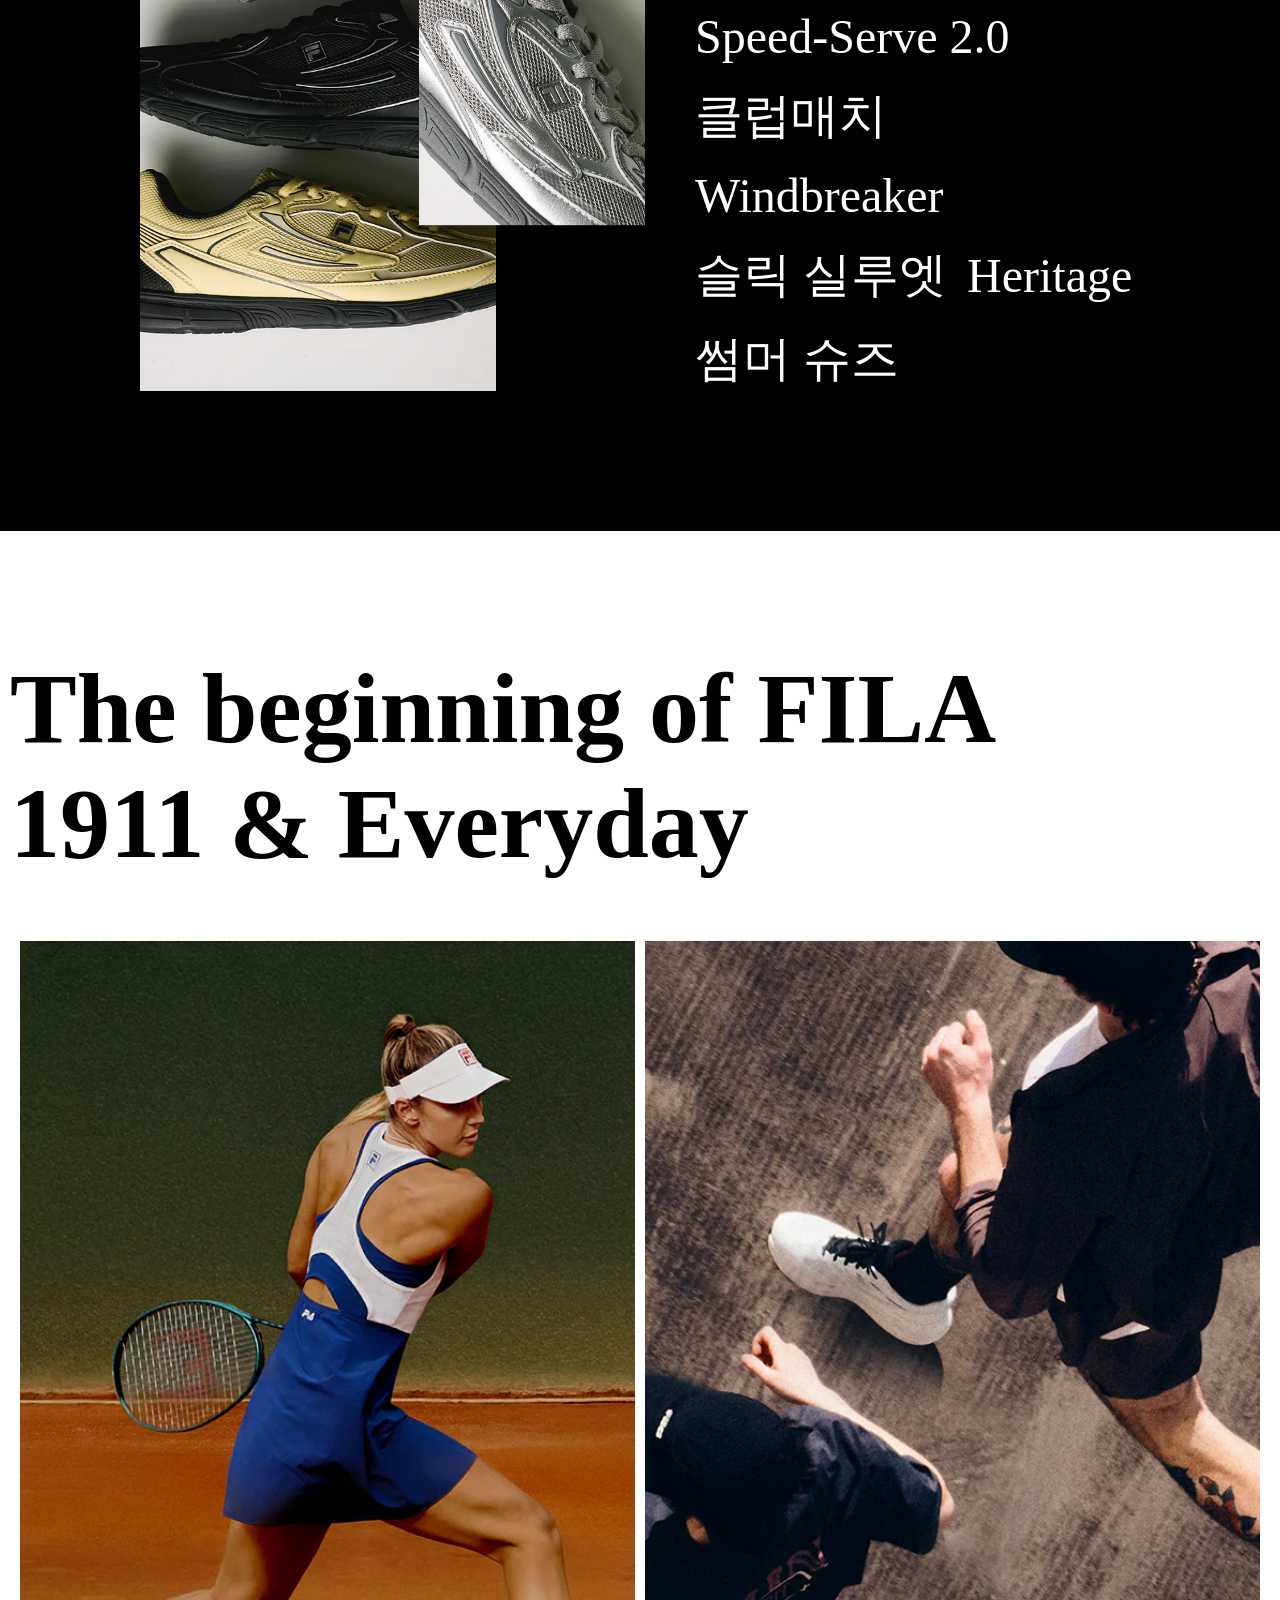
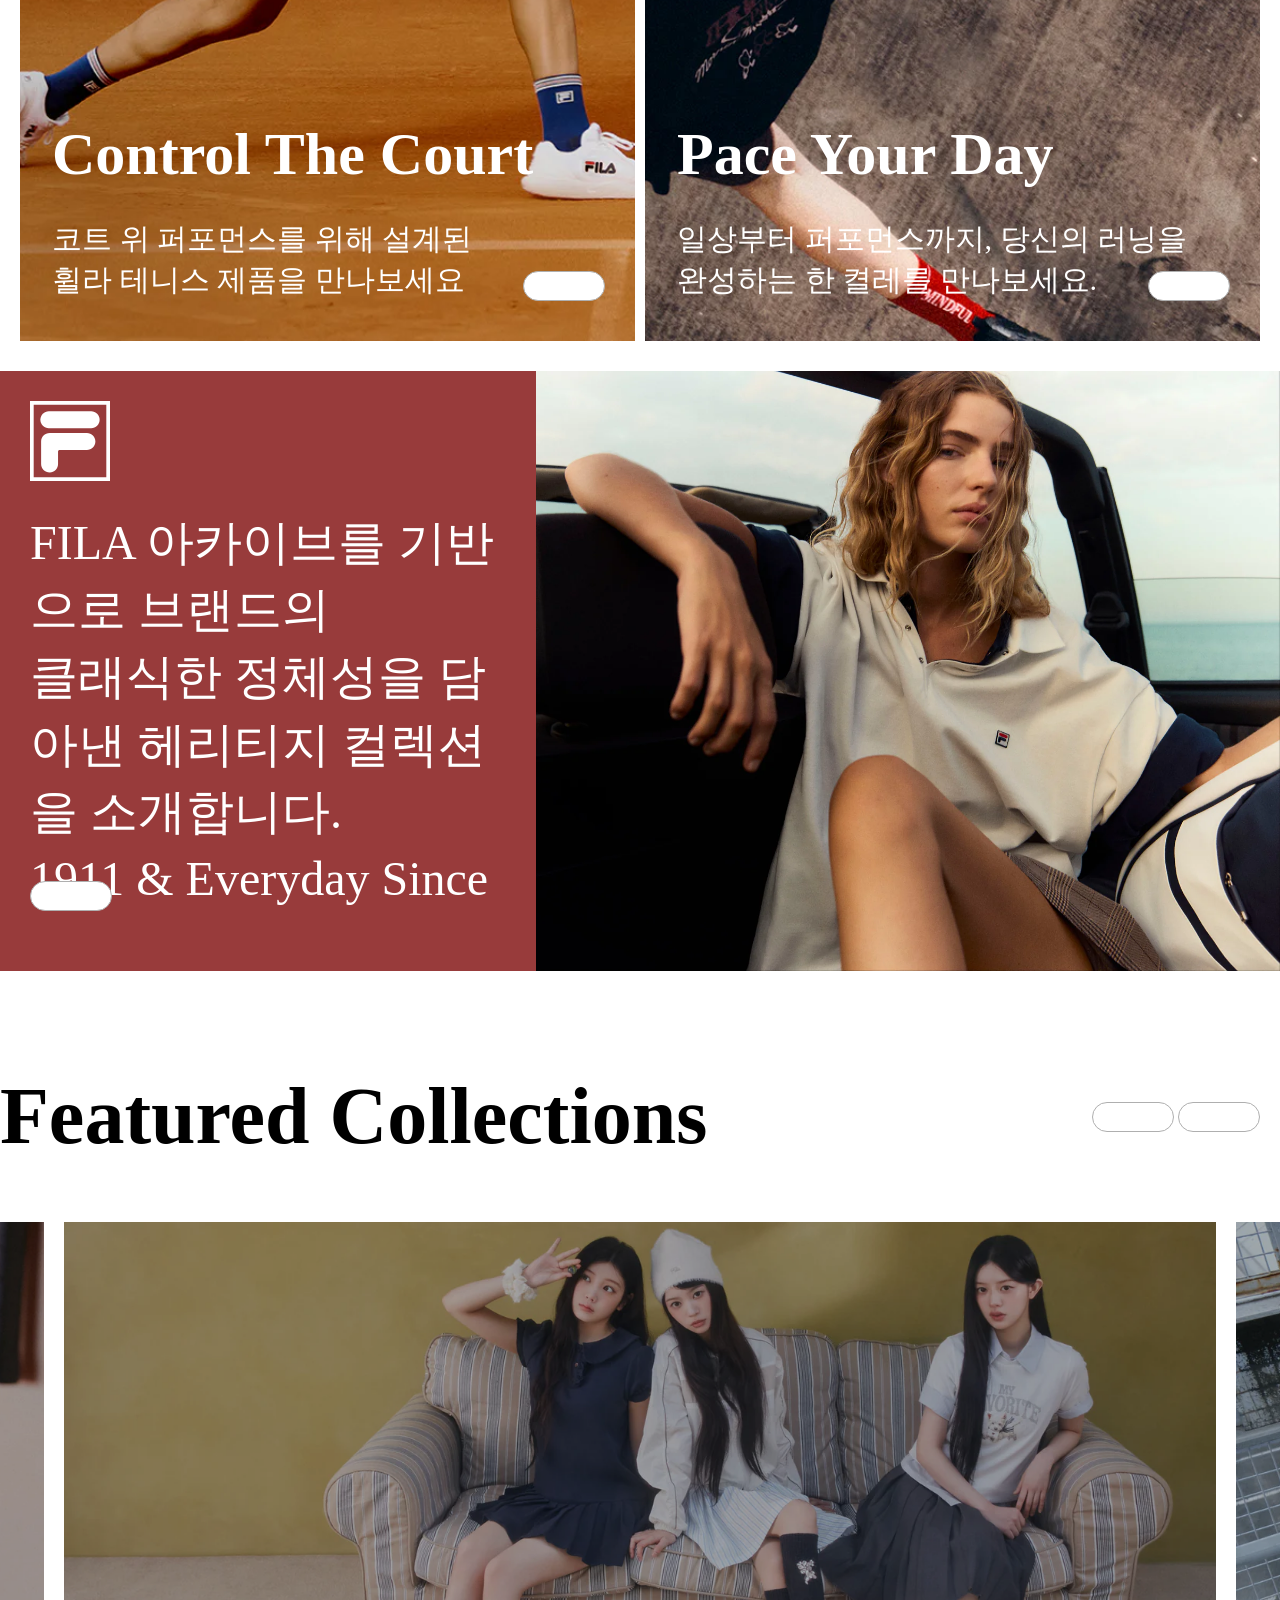
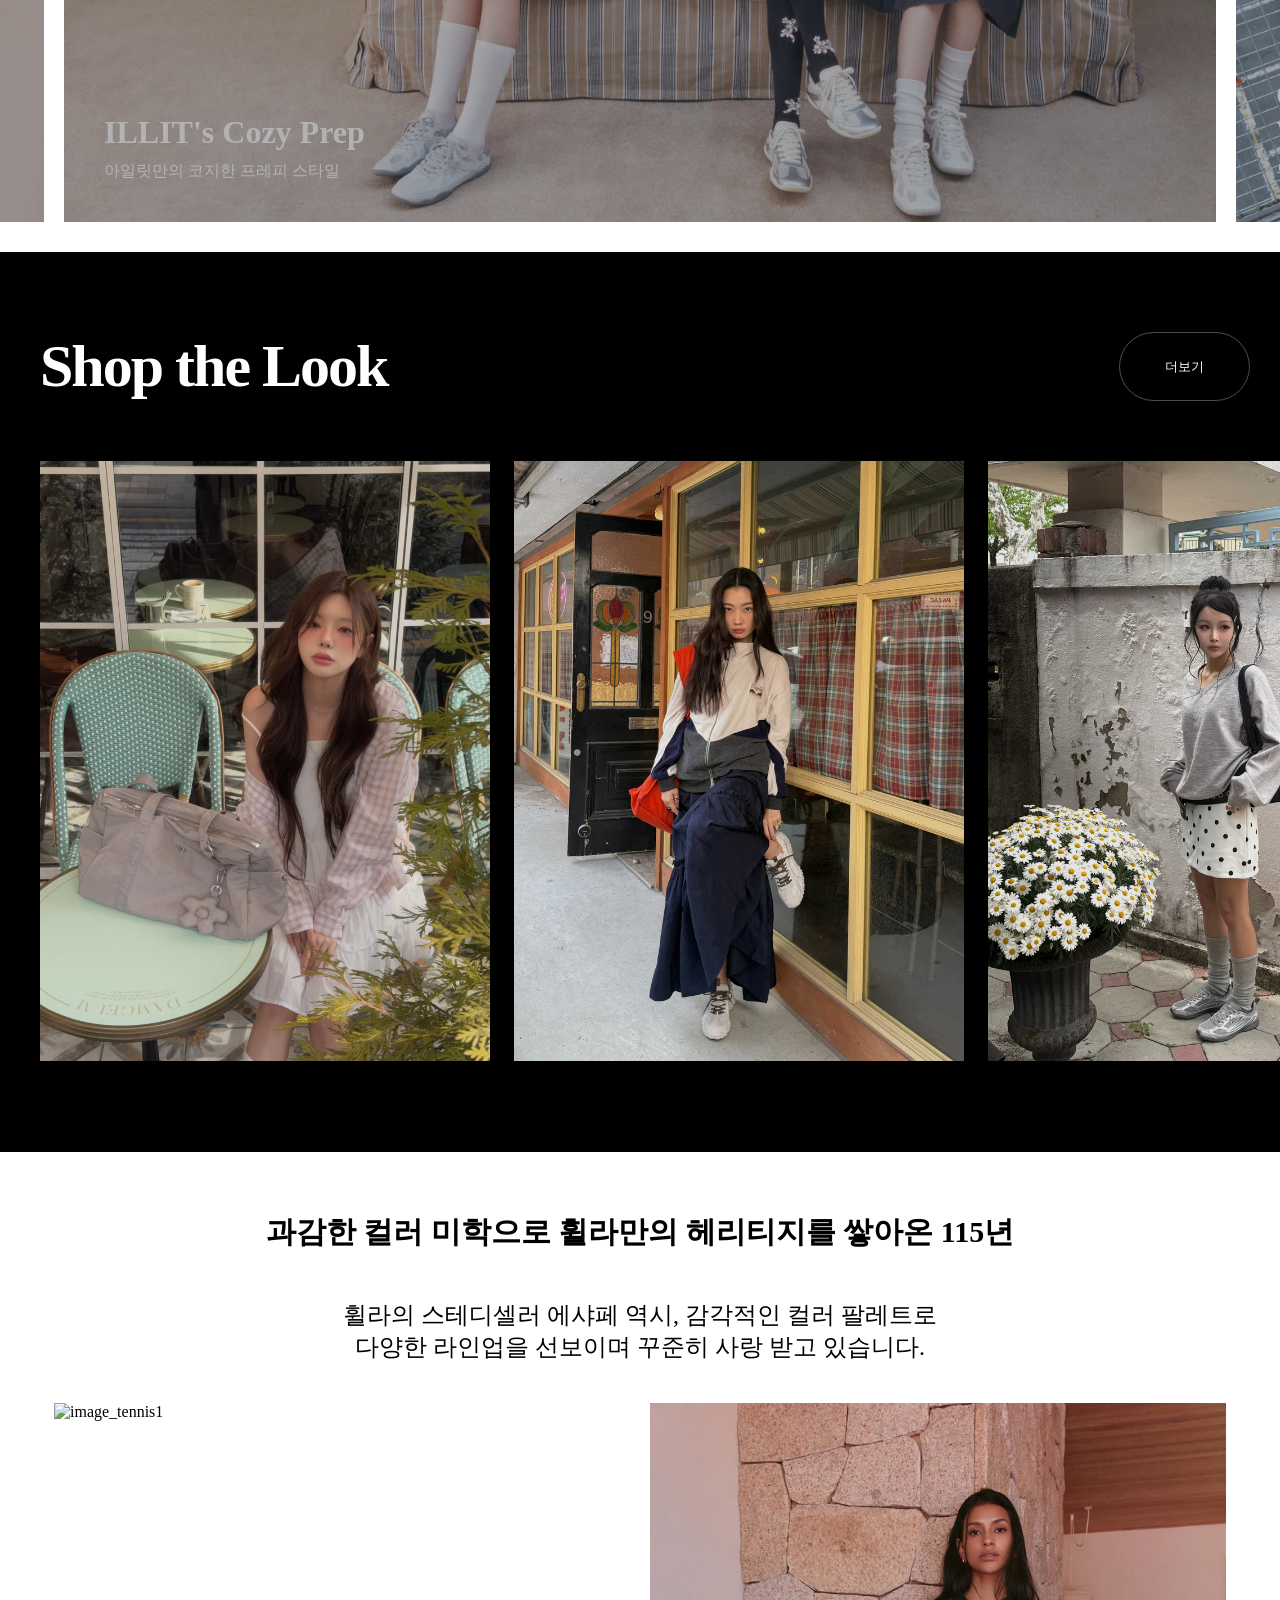
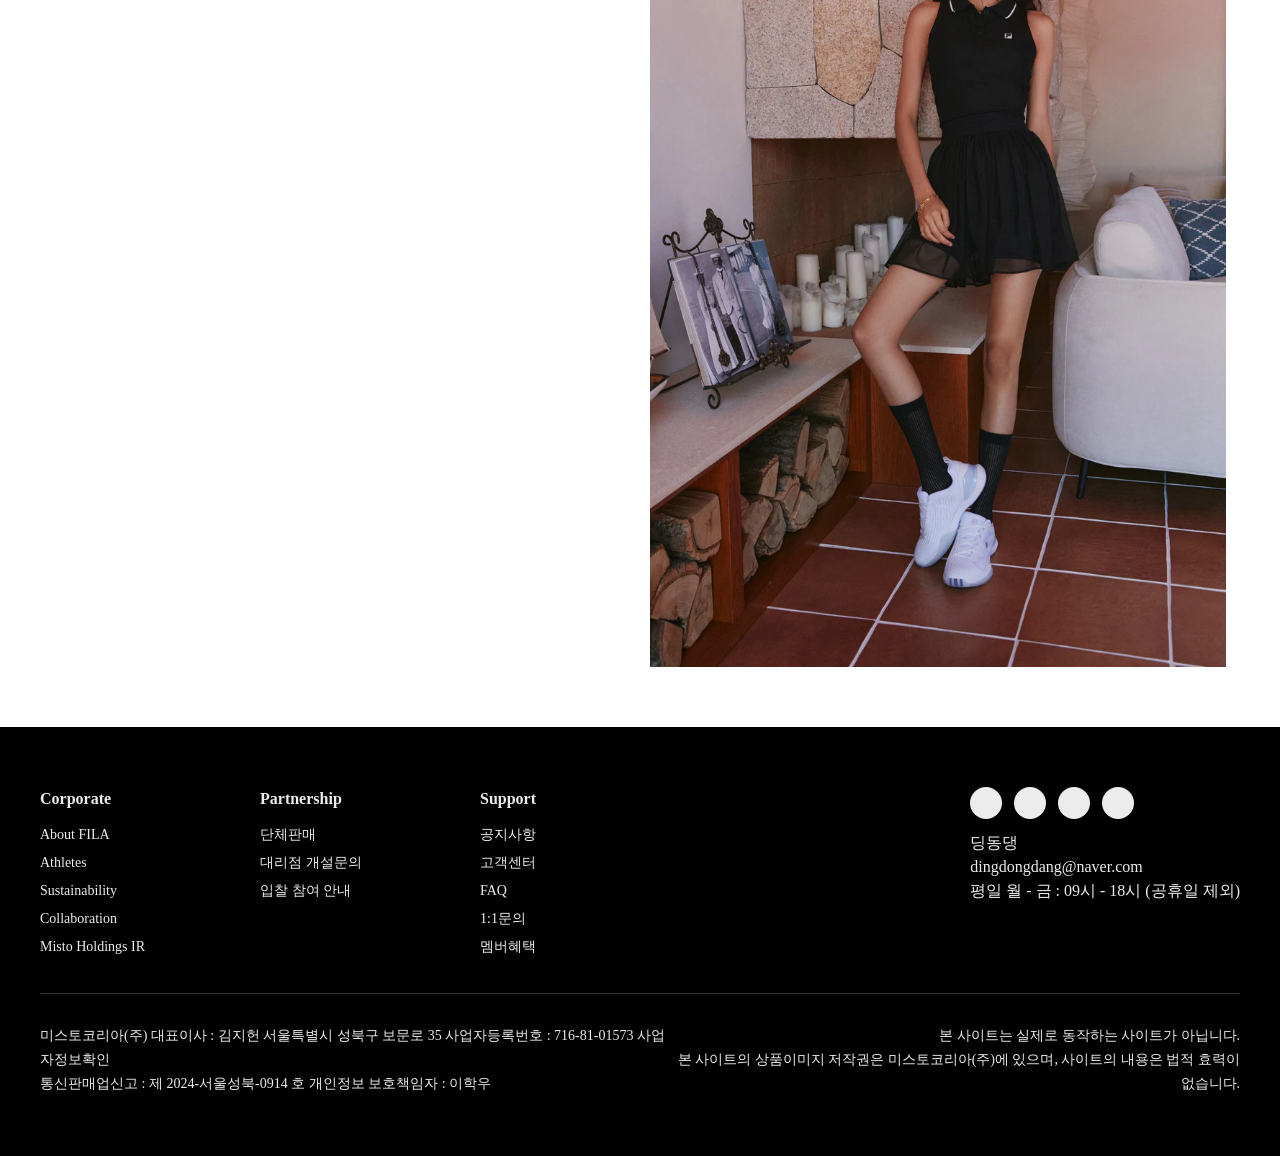
==== commit f76351d9: "20260528" ====
--- a/index.html
+++ b/index.html
@@ -2,11 +2,17 @@
 <html lang="ko">
 <head>
     <meta charset="UTF-8">
+    <meta name="viewport"
+          content="width=device-width, user-scalable=no, initial-scale=1.0, maximum-scale=1.0, minimum-scale=1.0">
+<!--    <meta name="viewport" content="width=device-width, initial-scale=1.0">-->
     <title>FILA 공식 온라인 스토어</title>
     <link rel="stylesheet" href="css/public.css">
     <link rel="stylesheet" href="css/index.css">
     <link rel="stylesheet" href="css/popup.css">
 
+
+    </body>
+    </html>
     <script src="https://kit.fontawesome.com/d19fdaba43.js" crossorigin="anonymous"></script>
     <script src="https://unpkg.com/embla-carousel/embla-carousel.umd.js"></script>
 </head>
@@ -797,7 +803,7 @@
             </div>
             <div class="collection_section_wrapper">
                 <div class="collection_section_item">
-                    <a href="#" style="background-image: url('../image/collection1.jpg');">
+                    <a href="#" style="background-image: url('./image/collection1.jpg');">
                         <div>
                             <h3>26SS<br>The Court Is Yours</h3>
                             <p>
@@ -805,7 +811,7 @@
                             </p>
                         </div>
                     </a>
-                    <a href="#" class="active" style="background-image: url('../image/collection2.jpg');">
+                    <a href="#" class="active" style="background-image: url('./image/collection2.jpg');">
                         <div>
                             <h3>ILLIT's Cozy Prep</h3>
                             <p>
@@ -1130,6 +1136,32 @@
     let isDown = false;
     let startX;
     let scrollLeft;
+    let isPaused = false; // 자동 흐름 일시정지 상태 변수
+
+    // --- 자동 흐름 관련 설정 ---
+    let scrollSpeed = 1; // 흐르는 속도 (숫자가 클수록 빠름)
+    let animationId;
+
+    function autoPlay() {
+        if (!isDown && !isPaused) {
+            const maxScrollLeft = slider.scrollWidth - slider.clientWidth;
+
+            // 현재 위치가 끝부분이면 0으로, 아니면 이동
+            if (slider.scrollLeft >= maxScrollLeft - 1) {
+                slider.scrollLeft = 0;
+            } else {
+                slider.scrollLeft += scrollSpeed;
+            }
+        }
+        animationId = requestAnimationFrame(autoPlay);
+    }
+    // 자동 흐름 시작
+    autoPlay();
+
+    // 마우스를 올리면 자동 흐름 정지, 떼면 다시 시작
+    slider.addEventListener('mouseenter', () => isPaused = true);
+    slider.addEventListener('mouseleave', () => isPaused = false);
+    // -----------------------
 
     // 이미지/요소의 기본 드래그 동작 차단
     slider.addEventListener('dragstart', (e) => {
@@ -1138,7 +1170,6 @@
 
     // 1. 마우스 클릭 시 (드래그 시작)
     slider.addEventListener('mousedown', (e) => {
-        // 좌클릭(버튼 0)만 허용
         if (e.button !== 0) return;
         isDown = true;
         slider.classList.add('active');
@@ -1156,29 +1187,22 @@
         isDown = false;
         slider.classList.remove('active');
         slider.style.cursor = 'grab';
-        slider.style.scrollBehavior = 'smooth';
+        // 드래그 종료 후 다시 부드럽게 움직이도록 설정
     });
 
-    // 브라우저 포커스가 돌아왔을 때도 드래그 상태 초기화
-    // (다른 탭/창으로 이동 후 돌아온 경우 처리)
     window.addEventListener('blur', () => {
         if (!isDown) return;
-
         isDown = false;
         slider.classList.remove('active');
         slider.style.cursor = 'grab';
-        slider.style.scrollBehavior = 'smooth';
     });
 
     // 3. 마우스 이동 시 (드래그 동작)
     window.addEventListener('mousemove', (e) => {
-        // [핵심 수정] isDown 체크 + e.buttons로 실제 마우스 버튼 상태 이중 검증
-        // e.buttons === 0 이면 아무 버튼도 안 눌린 것 → 강제로 드래그 종료
         if (e.buttons === 0 && isDown) {
             isDown = false;
             slider.classList.remove('active');
             slider.style.cursor = 'grab';
-            slider.style.scrollBehavior = 'smooth';
             return;
         }
 
@@ -1190,12 +1214,6 @@
         slider.scrollLeft = scrollLeft - walk;
     });
 
-    // 4. 휠 스크롤 가로 전환
-    slider.addEventListener('wheel', (e) => {
-        if (e.deltaY !== 0) {
-            e.preventDefault();
-            slider.style.scrollBehavior = 'smooth';
-            slider.scrollLeft += e.deltaY;
-        }
-    }, { passive: false });
-</script>+    // 기존 휠 이벤트는 삭제하거나 주석 처리하셔도 됩니다.
+
+</script>
--- a/css/index.css
+++ b/css/index.css
@@ -87,7 +87,7 @@
     display: flex;
     justify-content: space-between;
     align-items: center;
-    background-color: none;
+    background-color: unset;
     padding: 10px 40px;
     z-index: 1000;
 }
@@ -284,13 +284,12 @@
     z-index: 10;
     padding: 8px 15px;
     border: 1px solid rgba(255, 255, 255, 0.3);
-    cursor: pointer;
+    pointer: cursor;
     transition: background 0.3s;
     color: black;
     padding: 14px 40px;
     border-radius: 50px;
     background-color: rgba(255, 255, 255, 0.6);
-    cursor: pointer;
 }
 
 .embla__prev:hover,
@@ -403,13 +402,13 @@
 }
 
 .trending_section .tag {
-    padding: 8px 0px;
+    padding: 8px 0;
     color: #5f5e5e;
     font-size: 14px;
 }
 
 .trending_section .title {
-    padding: 0px 0px 8px 0px;
+    padding: 0 0 8px 0;
     font-size: 20px;
     font-weight: 600;
     color: #000;
@@ -649,7 +648,9 @@
     display: flex;
     justify-content: center;
     gap: 20px;
-    height: 100%;
+    height: 100%; /* 부모 wrapper의 800px을 그대로 물려받음 */
+    margin: 0;    /* 혹시 모를 마진 제거 */
+    padding: 0;   /* 패딩 제거 */
     transition: transform 0.5s ease;
 }
 
@@ -659,6 +660,10 @@
     justify-content: flex-end;
     flex: 0 0 1200px;
     max-width: 90vw;
+
+    /* 핵심 수정 부분: auto 대신 100% 사용 */
+    height: 100%;
+
     background-size: cover;
     background-position: center;
     background-repeat: no-repeat;
@@ -667,9 +672,6 @@
     box-sizing: border-box;
     filter: brightness(0.7);
     transition: filter 0.3s ease;
-    &.active {
-        filter: brightness(1);
-    }
 }
 
 .collection_section .collection_section_item > a h3 {
@@ -689,7 +691,7 @@
     display: flex;
     justify-content: space-between;
     align-items: center;
-    padding: 100px 20px; 60px 0;
+    padding: 100px 20px 60px 0;
 }
 
 .collection_section .collection_section_header > h2 {
@@ -715,7 +717,7 @@
 }
 
 .informational_section3 .informational_section3_header {
-    padding: 80px 30px 40px 0px;
+    padding: 80px 30px 40px 0;
     display: flex;
     text-align: center;
     justify-content: space-between;
@@ -772,7 +774,6 @@
     cursor: grab;
     user-select: none;
     padding: 20px 40px 60px 0;
-    scroll-behavior: smooth;
 }
 
 .informational_section3 .slide_container::-webkit-scrollbar {
@@ -789,7 +790,7 @@
     height: 600px;  /* 높이 통일 */
     overflow: hidden;
     position: relative;
-    border-radius: 0px; /* 브랜드 컨셉에 따라 조정 */
+    border-radius: 0; /* 브랜드 컨셉에 따라 조정 */
     transition: transform 0.3s ease;
 }
 
@@ -947,3 +948,353 @@
 }
 
 
+/* ==========================================================================
+      4. 반응형 스타일 (Responsive Design) - 태블릿 및 소형 노트북 (max-width: 1024px) 대응
+   ========================================================================== */
+
+@media (max-width: 1024px) {
+    /* 1. 헤더 및 네비게이션 조절 */
+    header {
+        padding: 10px 20px; /* 좌우 여백 축소 */
+    }
+
+    header > .main_menu {
+        gap: 20px; /* 메뉴 간격 좁힘 */
+    }
+
+    header > .main_menu > li > a.menu_link {
+        font-size: 18px; /* 폰트 크기 조절 */
+    }
+
+    .submenu_container {
+        padding: 30px 40px; /* 서브메뉴 내부 여백 조절 */
+    }
+
+    /* 2. 메인 상품 리스트 (Trending Now) */
+    .trending_section > h2 {
+        font-size: 40px; /* 제목 크기 축소 */
+        padding-top: 60px;
+    }
+
+    .trending_section .product_list > li {
+        flex: 0 0 31%; /* 한 줄에 약 3개씩 노출 (기존 4개에서 조절) */
+        min-width: 31%;
+    }
+
+    .trending_section .title {
+        font-size: 18px; /* 상품명 크기 조절 */
+    }
+
+    /* 3. Fila Edit 섹션 조절 */
+    .edit_section {
+        padding: 40px;
+        display: flex;
+        flex-direction: column; /* 가로 배열에서 세로 배열로 변경 고려 */
+    }
+
+    .edit_section > h2 {
+        font-size: 200px; /* 배경 텍스트 크기 대폭 축소 */
+        /*position: relative; !* 위치 재조정 *!*/
+        top: 0;
+        text-align: end;
+        z-index: 100;
+    }
+
+    .edit_section .image_container {
+        position: relative;
+        padding-top: 100px;
+    }
+
+    .edit_section > .label_container {
+        padding-left: 0;
+        justify-content: center; /* 중앙 정렬 */
+        /*margin-top: 20px;*/
+    }
+
+    .edit_section > .label_container a {
+        font-size: 36px;
+    }
+
+    /* 4. 정보 섹션 (Grid 조절) */
+    .informational_section > h2 {
+        font-size: 60px;
+    }
+
+    .informational_section > div > a {
+        height: 600px; /* 배경 이미지 높이 축소 */
+    }
+
+    .informational_section .information > h3 {
+        font-size: 40px;
+    }
+
+    .informational_section .information > p {
+        font-size: 20px;
+    }
+
+    /* 5. 하단 배너 섹션 (2번째 정보 섹션) */
+    .informational_section2 {
+        height: auto;
+        flex-direction: column;
+    }
+
+    .informational_section2 > div {
+        width: 100%;
+        height: auto;
+        display: flex;
+    }
+
+    .informational_section2 > div > img {
+        display: none;
+    }
+
+    .informational_section2 > div > p {
+        font-size: 32px;
+        position: static;
+        transform: none;
+        padding: 40px 20px;
+    }
+
+    .informational_section2 > div > button {
+        left: 90%;
+        bottom: 10%;
+        transform: translateX(-50%);
+    }
+
+    /* 6. 컬렉션 섹션 조절 */
+    .collection_section .collection_section_header {
+        padding: 60px 20px;
+    }
+
+    .collection_section .collection_section_header > h2 {
+        font-size: 60px;
+    }
+
+    .collection_section_wrapper {
+        height: 600px; /* 태블릿 높이 설정 */
+    }
+
+    .collection_section .collection_section_item > a {
+        height: 100%; /* 부모의 600px을 꽉 채움 */
+        flex: 0 0 80%; /* 이미지 너비 적절히 조절 */
+    }
+
+    .collection_section .collection_section_header > div > button {
+        display: flex;
+    }
+
+    .collection_section_wrapper {
+        height: 500px;
+    }
+}
+
+
+/* ==========================================================================
+   4. 반응형 스타일 (Responsive Design) - 768px 이하 모바일/태블릿
+   ========================================================================== */
+
+@media screen and (max-width: 768px) {
+    /* 2-2. 헤더 조정 */
+    header {
+        padding: 10px 20px;
+        top: 30px;
+    }
+
+    header > .main_menu {
+        display: none; /* 모바일에서는 보통 햄버거 메뉴로 대체하거나 숨깁니다 */
+    }
+
+    header > .home_btn > img {
+        width: 40px;
+        height: 40px;
+    }
+
+    /* 3. 히어로 섹션 높이 조절 */
+    .embla,
+    .embla .embla__viewport .embla__container .embla__slide {
+        height: 600px; /* 모바일에서는 높이를 줄임 */
+    }
+
+    .embla__prev, .embla__next {
+        padding: 10px 40px;
+        bottom: 20px;
+    }
+
+    /* 4. 트렌딩 섹션 상품 리스트 */
+    .trending_section > h2 {
+        font-size: 30px;
+        padding: 40px 10px 10px 10px;
+    }
+
+    .trending_section .trending_section_items > div > ul > li {
+        font-size: 10px;
+    }
+
+    .trending_section .product_list > li {
+        flex: 0 0 48%; /* 모바일에서는 2열 배치 */
+        min-width: 48%;
+    }
+
+    .trending_section .title {
+        font-size: 16px;
+    }
+
+    .trending_section .arrow_button_container .arrow_button {
+        display: none;
+    }
+
+    /* 필라 에디트 섹션 조정 */
+    .edit_section {
+        flex-direction: column; /* 세로 배치 */
+        padding: 40px 20px;
+    }
+
+    .edit_section > h2 {
+        font-size: 120px;
+        z-index: 10;
+    }
+
+    .edit_section img.main {
+        width: 100%;
+    }
+
+    .edit_section > .label_container {
+        display: flex;
+        flex: 1;
+        flex-direction: column; /* 세로 배치 */
+        gap: 20px;
+        padding-left: 0;
+        z-index: 2;
+    }
+
+    .edit_section > .label_container a {
+        font-size: 30px;
+        display: block;
+        text-align: center;
+    }
+
+    /* 인포메이션 섹션 (그리드 조정) */
+    .informational_section > h2 {
+        font-size: 40px;
+        padding: 60px 10px 30px 10px;
+    }
+
+    .informational_section > div {
+        grid-template-columns: 1fr; /* 1열 배치 */
+    }
+
+    .informational_section > div > a {
+        height: 500px;
+    }
+
+    .informational_section .information > h3 {
+        font-size: 30px;
+    }
+
+    .informational_section .information > p {
+        font-size: 18px;
+        line-height: 1.5;
+    }
+
+    .collection_section_wrapper {
+        height: 500px; /* 모바일은 화면이 작으니 높이를 더 줄임 */
+    }
+
+    .collection_section .collection_section_item > a {
+        height: 100%; /* 부모의 500px을 꽉 채우도록 강제 */
+        flex: 0 0 85vw; /* 모바일에서는 너비를 화면에 맞게 조절 */
+    }
+
+    .collection_section .collection_section_header {
+        padding: 30px 0 20px 20px;
+    }
+
+    .collection_section .collection_section_header > h2 {
+        font-size: 60px;
+    }
+
+    .collection_section .collection_section_header > div {
+        display: none;
+    }
+
+    .informational_section3 .informational_section3_header > h2 {
+        font-size: 60px;
+    }
+
+    .informational_section3 .informational_section3_header > button {
+        display: none;
+    }
+
+    .paragraph_section > div > b {
+        font-size: 28px;
+    }
+
+    .paragraph_section > div > p {
+        font-size: 20px;
+    }
+
+    /* 푸터 사이트 네비게이션 */
+    /* ==========================================================================
+       푸터 반응형 스타일 (768px 이하)
+       ========================================================================== */
+    footer {
+        padding: 40px 20px; /* 좌우 여백 축소 */
+    }
+
+    /* 1. 상단 섹션: 메뉴와 SNS/정보 영역을 세로로 배치 */
+    footer > div:first-of-type {
+        flex-direction: column;
+        gap: 40px;
+    }
+
+    /* 2. 사이트 네비게이션 (Corporate, Partnership 등) */
+    footer .site_nav {
+        flex-direction: column; /* 메뉴 덩어리들을 세로로 */
+        gap: 30px;
+    }
+
+    footer .site_nav > div {
+        width: 100%; /* 너비를 꽉 채움 */
+    }
+
+    footer .site_nav h4 {
+        font-size: 18px;
+        margin-bottom: 15px;
+        border-bottom: 1px solid #333; /* 모바일에서 구분선 추가 (선택사항) */
+        padding-bottom: 8px;
+    }
+
+    /* 3. SNS 및 연락처 정보 영역 */
+    footer .sns_nav ul {
+        justify-content: flex-start; /* 왼쪽 정렬 혹은 center */
+        margin-bottom: 20px;
+    }
+
+    footer .me_information {
+        font-size: 14px;
+        line-height: 1.6;
+    }
+
+    /* 4. 하단 카피라이트 및 기업 정보 영역 */
+    footer > div:last-of-type {
+        flex-direction: column; /* 기업정보와 사이트공지를 세로로 */
+        gap: 20px;
+        text-align: left; /* 모바일에서는 왼쪽 정렬이 가독성이 좋음 */
+    }
+
+    .corp_information {
+        font-size: 12px;
+        line-height: 1.8;
+    }
+
+    .corp_information span {
+        display: block; /* 정보를 한 줄씩 나오게 하여 줄바꿈 최적화 */
+        margin-bottom: 4px;
+    }
+
+    .site_information {
+        text-align: left; /* 오른쪽 정렬되어 있던 것을 왼쪽으로 */
+        font-size: 12px;
+        color: #999; /* 공지사항은 약간 흐리게 처리 */
+    }
+}
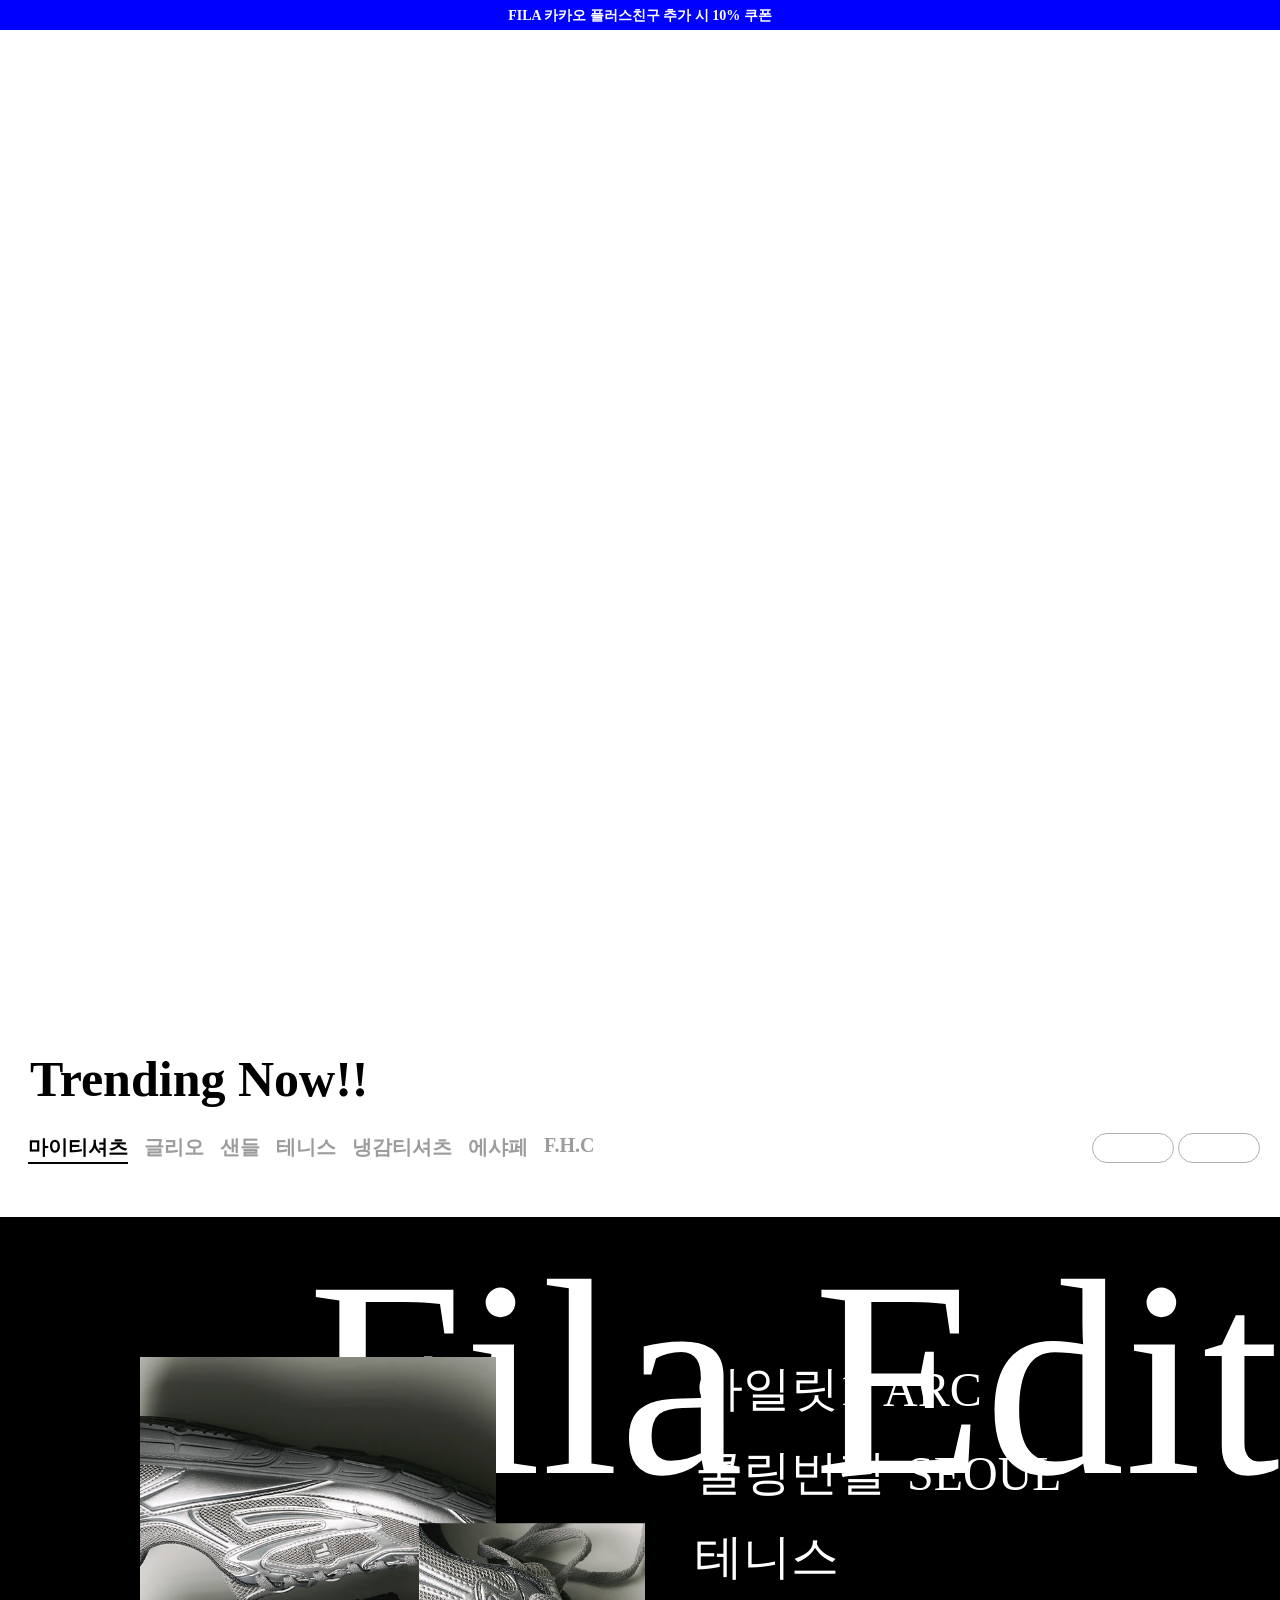
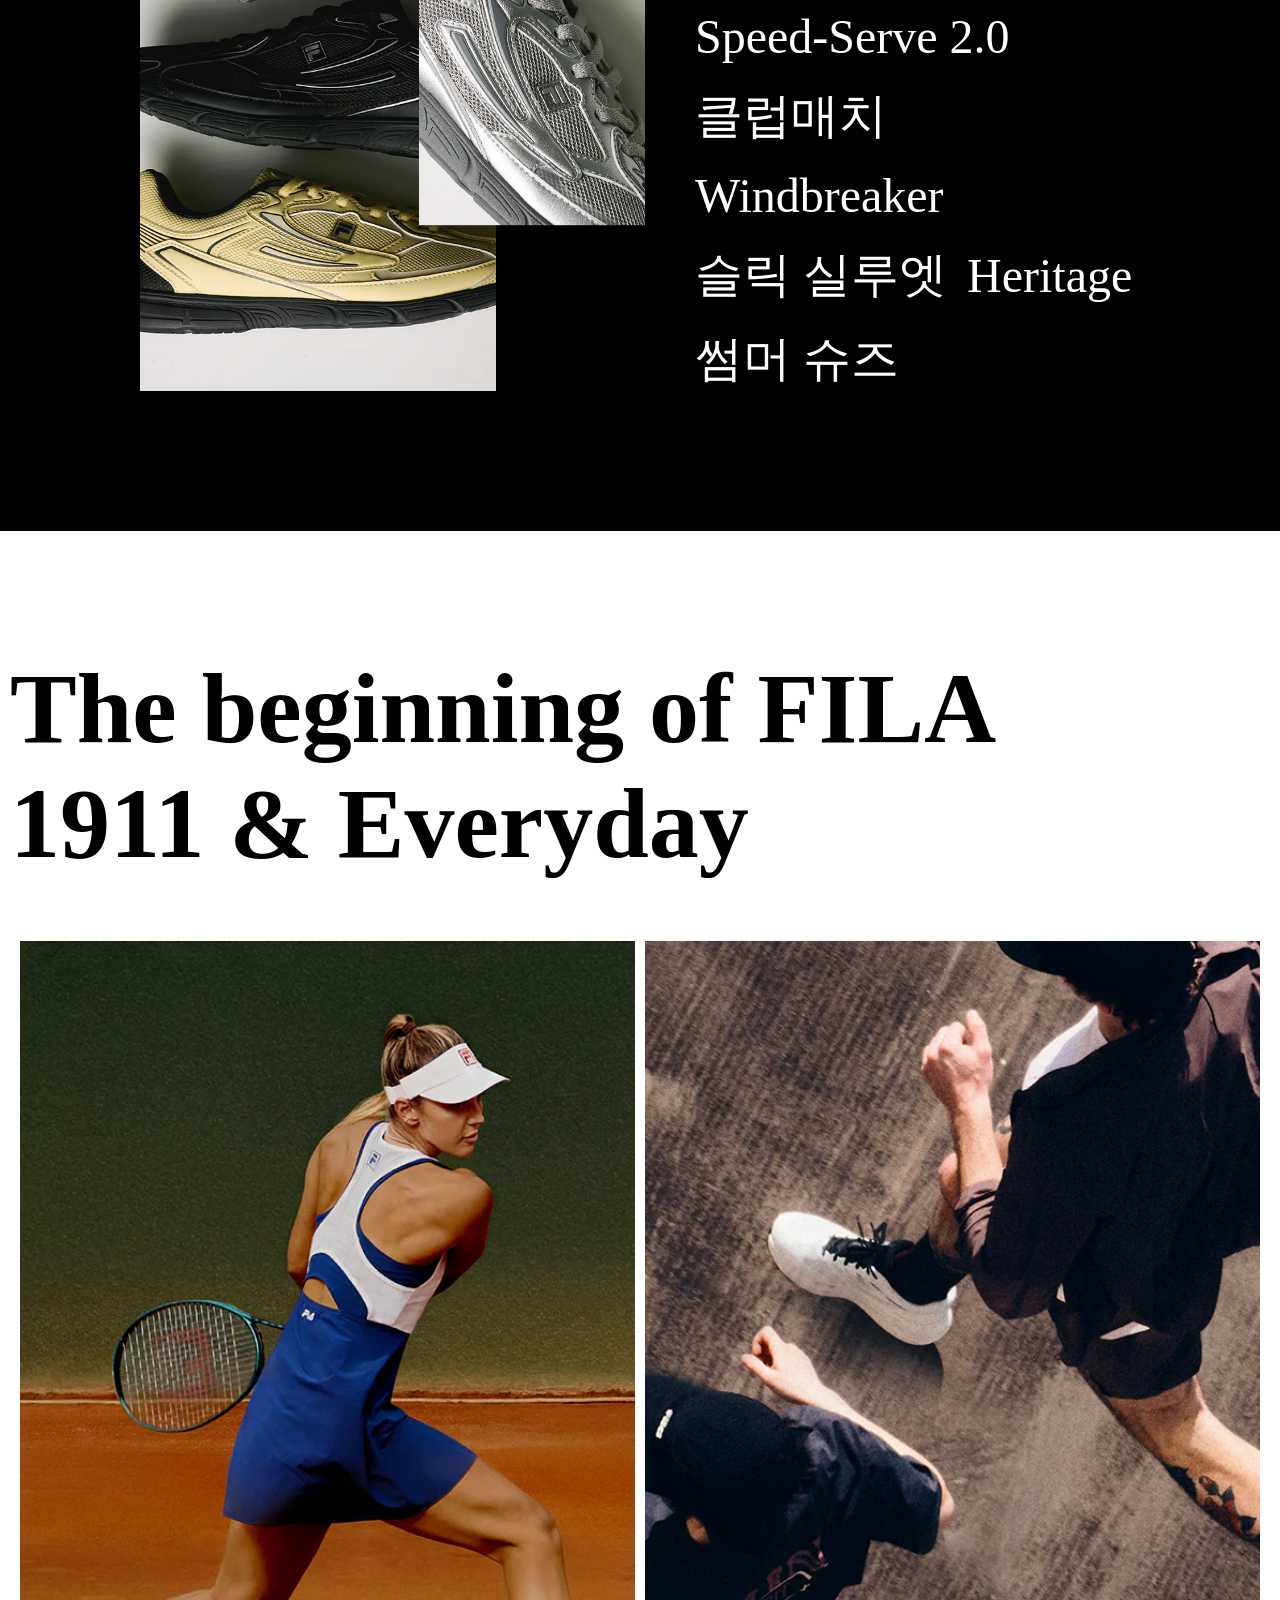
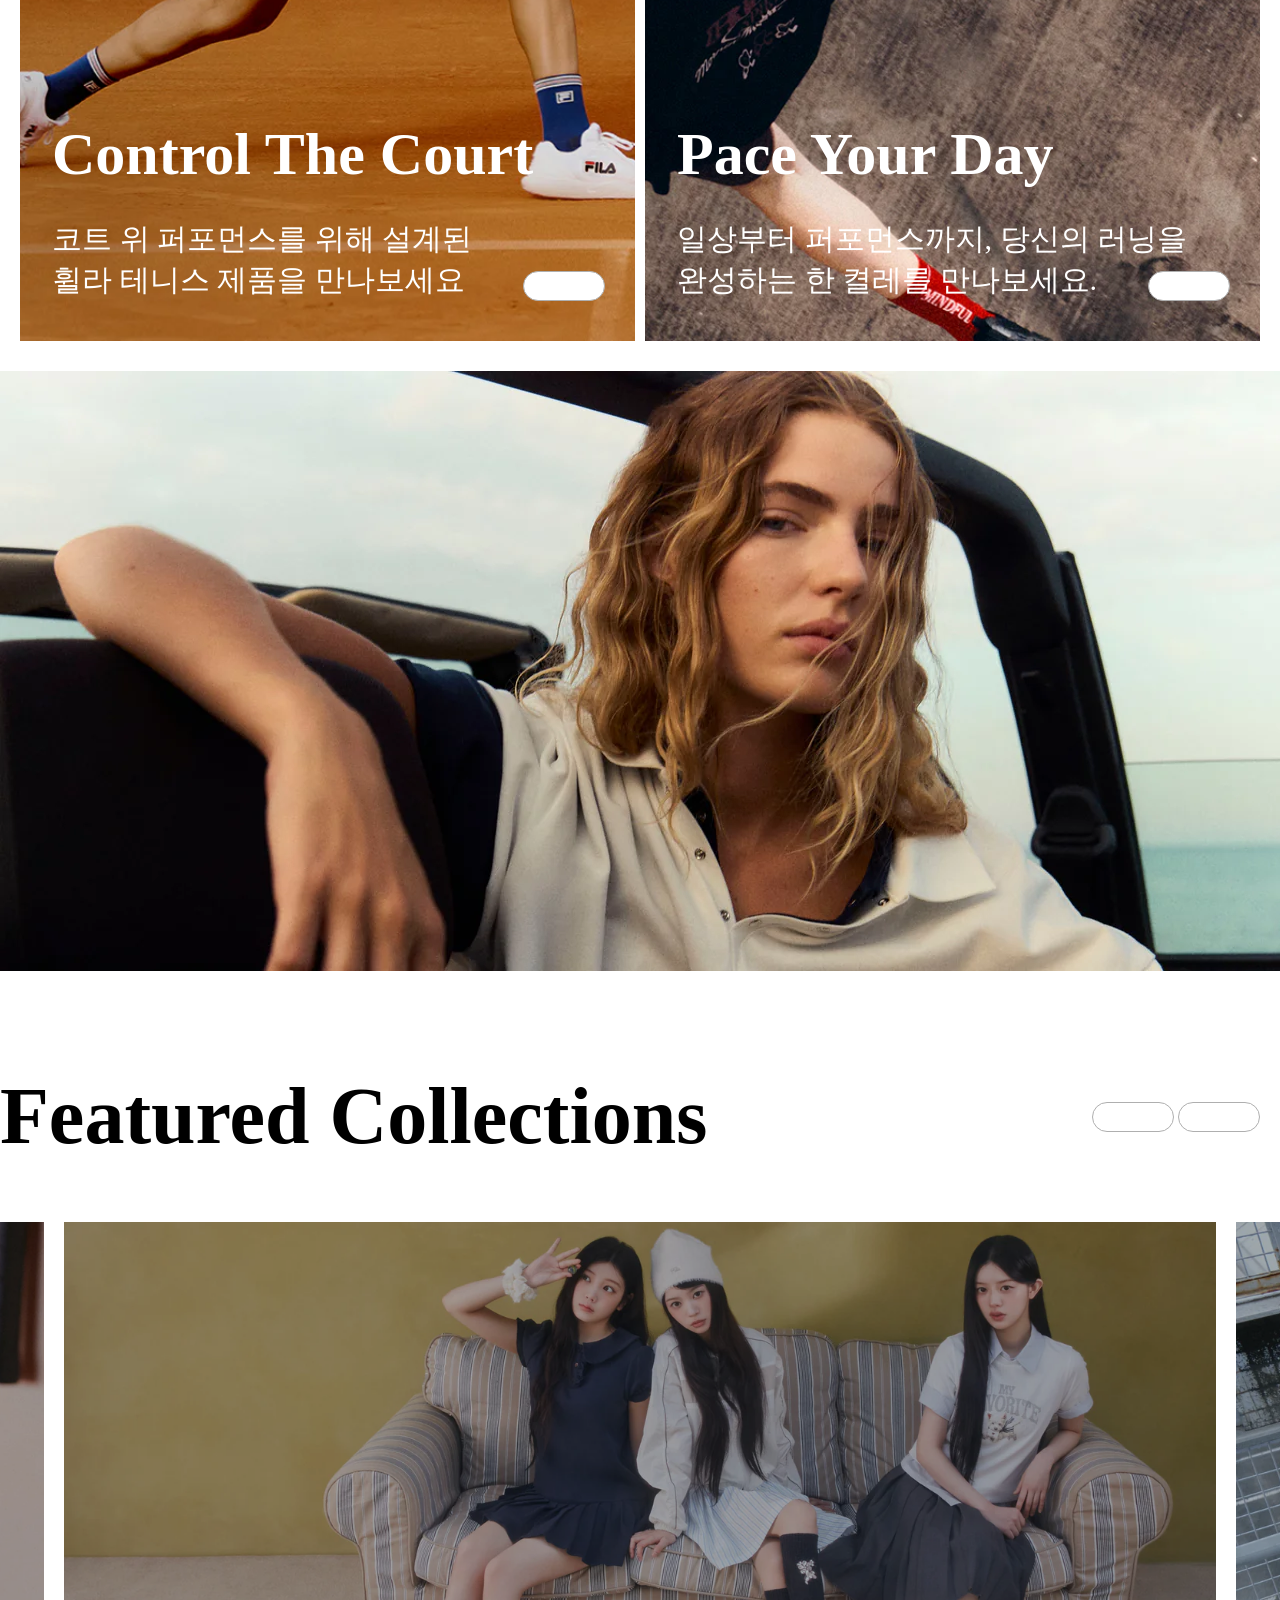
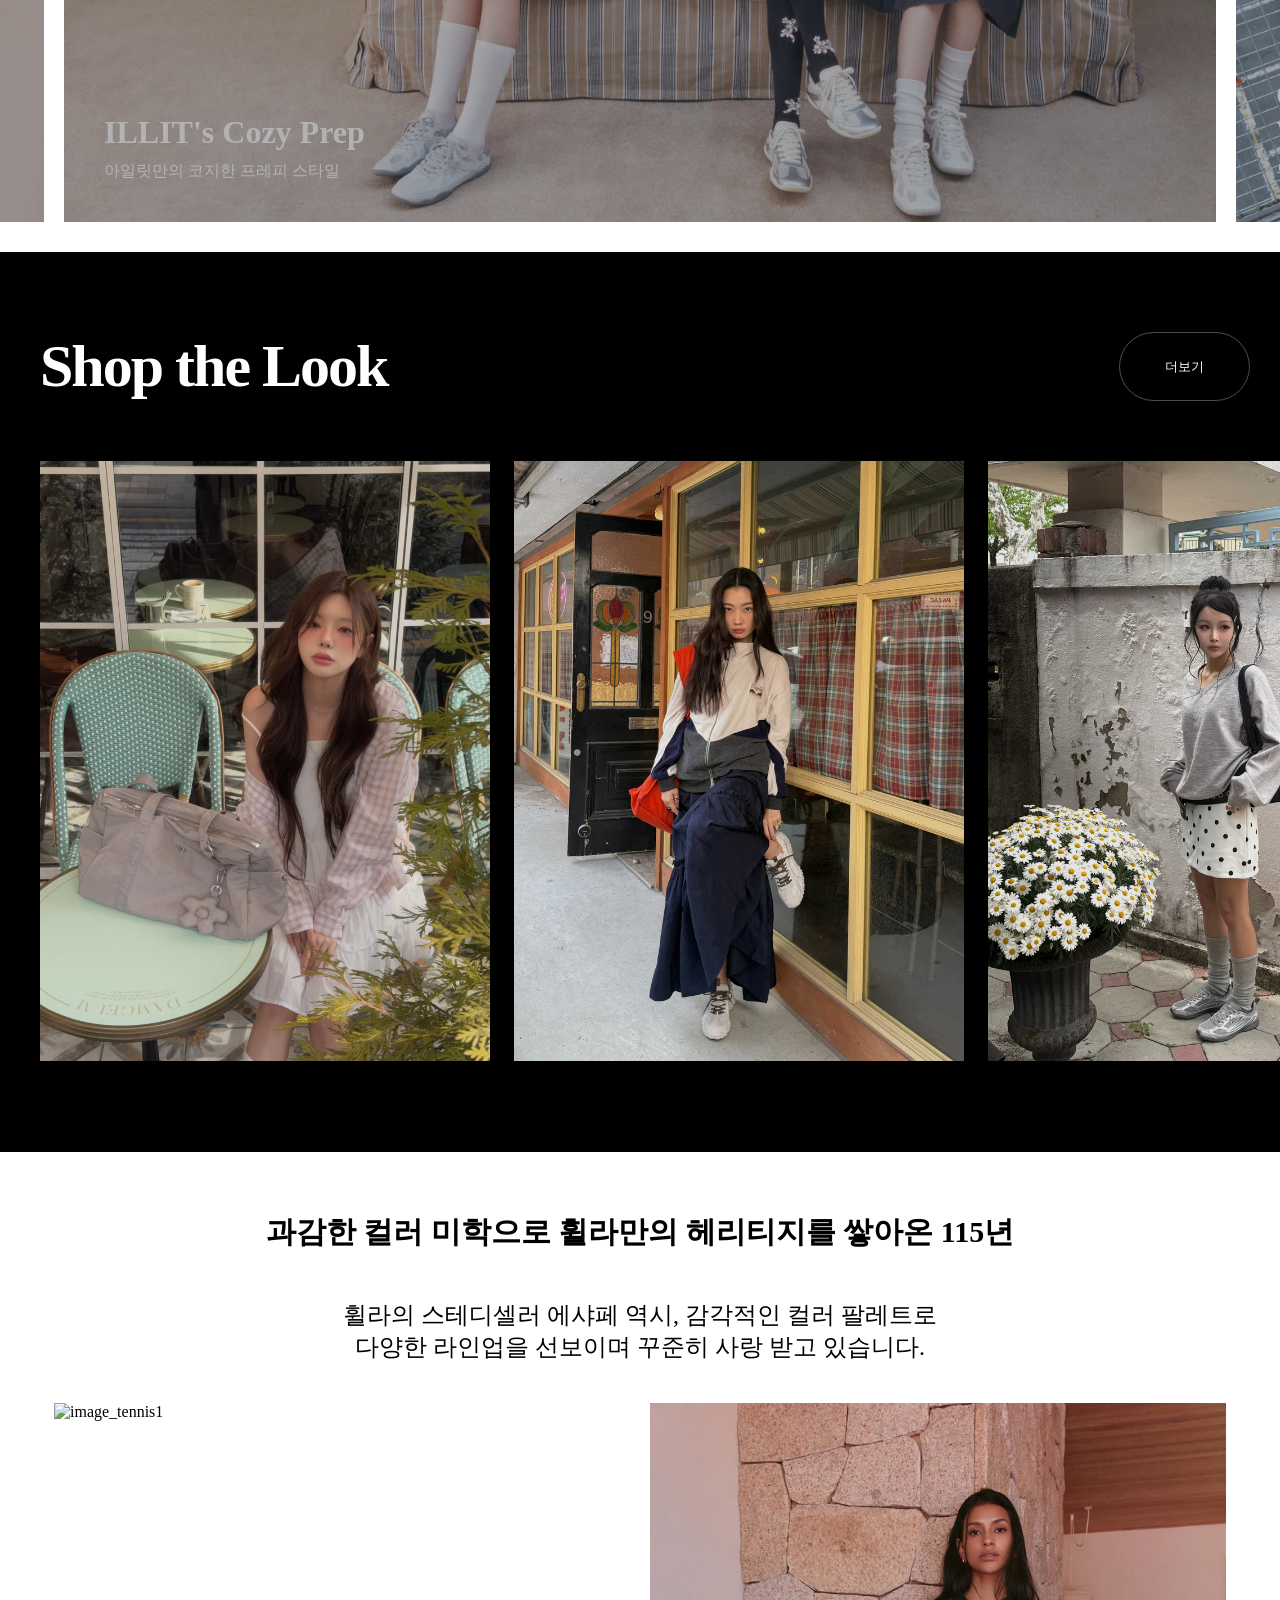
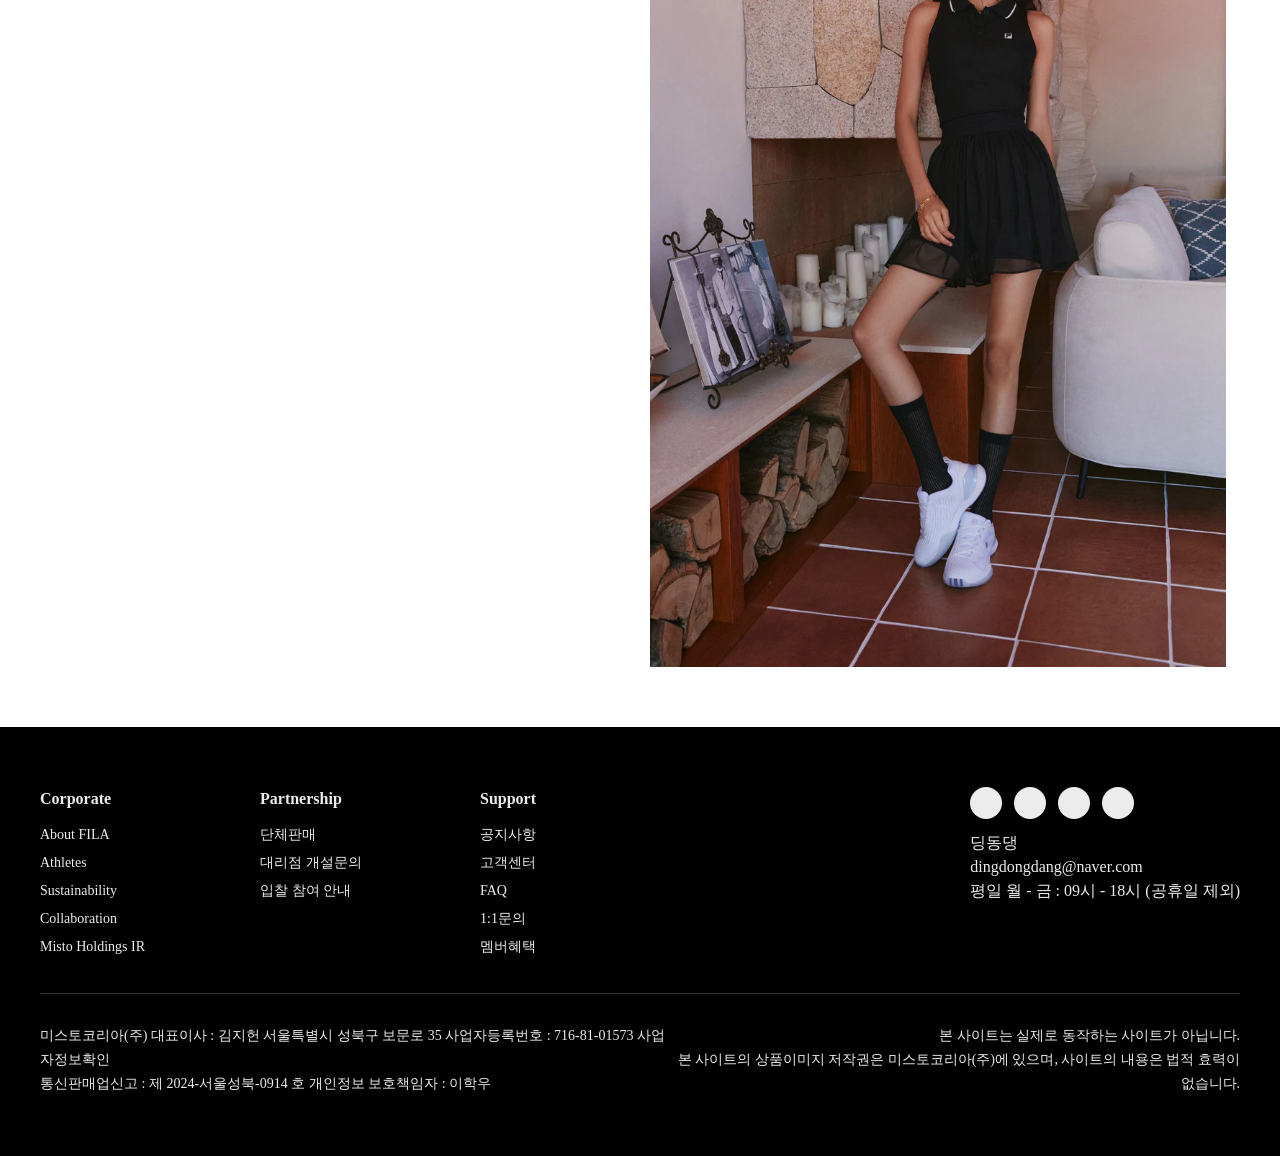
==== commit 4d573a88: "20260528" ====
--- a/index.html
+++ b/index.html
@@ -30,7 +30,7 @@
 <!--2. 상단 헤더-->
     <header>
         <a class="home_btn" href="#">
-            <img src="../../image/logo/logo.svg" alt="헤더로고">
+            <img src="./image/logo/logo.svg" alt="헤더로고">
         </a>
 
         <ul class="main_menu">
@@ -358,7 +358,7 @@
                 <li>
                     <a href="">
                         <div class="image_container">
-                            <img src="/image/tshirt1.webp" alt="tshirt1">
+                            <img src="./image/tshirt1.webp" alt="tshirt1">
                         </div>
                         <span class="tag">공용</span>
                         <b class="title">&lt;우즈 착용&gt;마이티셔츠 유니 세미오버핏</b>
@@ -368,7 +368,7 @@
                 <li>
                     <a href="">
                         <div class="image_container">
-                            <img src="/image/tshirt2.webp" alt="tshirt2">
+                            <img src="./image/tshirt2.webp" alt="tshirt2">
                         </div>
                         <span class="tag">여성</span>
                         <b class="title">&lt;한소희 착용&gt;마이티셔츠 여성 오버핏</b>
@@ -378,7 +378,7 @@
                 <li>
                     <a href="">
                         <div class="image_container">
-                            <img src="/image/tshirt3.webp" alt="tshirt3">
+                            <img src="./image/tshirt3.webp" alt="tshirt3">
                         </div>
                         <span class="tag">여성</span>
                         <b class="title">&lt;아일릿 착용&gt;마이티셔츠 여성 스탠다드</b>
@@ -388,7 +388,7 @@
                 <li>
                     <a href="">
                         <div class="image_container">
-                            <img src="/image/tshirt4.webp" alt="tshirt4">
+                            <img src="./image/tshirt4.webp" alt="tshirt4">
                         </div>
                         <span class="tag">공용</span>
                         <b class="title">마이티셔츠 유니 세미오버핏</b>
@@ -398,7 +398,7 @@
                 <li>
                     <a href="">
                         <div class="image_container">
-                            <img src="/image/tshirt5.webp" alt="tshirt5">
+                            <img src="./image/tshirt5.webp" alt="tshirt5">
                         </div>
                         <span class="tag">여성</span>
                         <b class="title">마이티셔츠 유니 오버핏</b>
@@ -410,7 +410,7 @@
                 <li>
                     <a href="">
                         <div class="image_container">
-                            <img src="/image/trending_glio_silvermoon" alt="shoes1">
+                            <img src="./image/trending_glio_silvermoon" alt="shoes1">
                         </div>
                         <span class="tag">라이프스타일 | 여성</span>
                         <b class="title">휠라 글리오 실버문</b>
@@ -420,7 +420,7 @@
                 <li>
                     <a href="">
                         <div class="image_container">
-                            <img src="/image/trending_glio_cream" alt="shoes2">
+                            <img src="./image/trending_glio_cream" alt="shoes2">
                         </div>
                         <span class="tag">라이프스타일 | 여성</span>
                         <b class="title">휠라 글리오 크림</b>
@@ -430,7 +430,7 @@
                 <li>
                     <a href="">
                         <div class="image_container">
-                            <img src="/image/trending_glio_pink" alt="shoes3">
+                            <img src="./image/trending_glio_pink" alt="shoes3">
                         </div>
                         <span class="tag">라이프스타일 | 여성</span>
                         <b class="title">휠라 글리오 핑크</b>
@@ -440,7 +440,7 @@
                 <li>
                     <a href="">
                         <div class="image_container">
-                            <img src="/image/trending_glio_mary_jane.webp" alt="shoes4">
+                            <img src="./image/trending_glio_mary_jane.webp" alt="shoes4">
                         </div>
                         <span class="tag">라이프스타일 | 여성</span>
                         <b class="title">흴라 글리오 메리제인</b>
@@ -450,7 +450,7 @@
                 <li>
                     <a href="">
                         <div class="image_container">
-                            <img src="/image/trending_glio_mary_jane_black.webp" alt="shoes5">
+                            <img src="./image/trending_glio_mary_jane_black.webp" alt="shoes5">
                         </div>
                         <span class="tag">라이프스타일 | 여성</span>
                         <b class="title">흴라 글리오 메리제인</b>
@@ -462,7 +462,7 @@
                 <li>
                     <a href="">
                         <div class="image_container">
-                            <img src="/image/trending_slick_wavy" alt="shoes1">
+                            <img src="./image/trending_slick_wavy" alt="shoes1">
                         </div>
                         <span class="tag">공용</span>
                         <b class="title">슬릭 웨이비 샌들 v3</b>
@@ -472,7 +472,7 @@
                 <li>
                     <a href="">
                         <div class="image_container">
-                            <img src="/image/trending_slick_wavy_black" alt="shoes2">
+                            <img src="./image/trending_slick_wavy_black" alt="shoes2">
                         </div>
                         <span class="tag">공용</span>
                         <b class="title">슬릭 웨이비 샌들 v3</b>
@@ -482,7 +482,7 @@
                 <li>
                     <a href="">
                         <div class="image_container">
-                            <img src="/image/trending_peito_cream" alt="shoes3">
+                            <img src="./image/trending_peito_cream" alt="shoes3">
                         </div>
                         <span class="tag">공용</span>
                         <b class="title">페이토 샌들 v2</b>
@@ -492,7 +492,7 @@
                 <li>
                     <a href="">
                         <div class="image_container">
-                            <img src="/image/trending_peito_grey" alt="shoes4">
+                            <img src="./image/trending_peito_grey" alt="shoes4">
                         </div>
                         <span class="tag">공용</span>
                         <b class="title">페이토 샌들 v2</b>
@@ -502,7 +502,7 @@
                 <li>
                     <a href="">
                         <div class="image_container">
-                            <img src="/image/trending_peito_pink" alt="shoes5">
+                            <img src="./image/trending_peito_pink" alt="shoes5">
                         </div>
                         <span class="tag">공용</span>
                         <b class="title">페이토 샌들 v2</b>
@@ -514,7 +514,7 @@
                 <li>
                     <a href="">
                         <div class="image_container">
-                            <img src="/image/tennis_crop_cara" alt="tshirt1">
+                            <img src="./image/tennis_crop_cara" alt="tshirt1">
                         </div>
                         <span class="tag">여성 | 테니스</span>
                         <b class="title">테니스 여성 골지 크롭 카라 반팔티</b>
@@ -524,7 +524,7 @@
                 <li>
                     <a href="">
                         <div class="image_container">
-                            <img src="/image/tennis_sorona_cara_onepiece" alt="tshirt2">
+                            <img src="./image/tennis_sorona_cara_onepiece" alt="tshirt2">
                         </div>
                         <span class="tag">여성 | 테니스</span>
                         <b class="title">테니스 소로나 카라 원피스</b>
@@ -534,7 +534,7 @@
                 <li>
                     <a href="">
                         <div class="image_container">
-                            <img src="/image/tennis_sorona_cara_onepiece_sora" alt="tshirt3">
+                            <img src="./image/tennis_sorona_cara_onepiece_sora" alt="tshirt3">
                         </div>
                         <span class="tag">공용 | 테니스</span>
                         <b class="title">테니스 Drywave 클럽매치 자카드 카라티</b>
@@ -544,7 +544,7 @@
                 <li>
                     <a href="">
                         <div class="image_container">
-                            <img src="/image/tennis_drywave_henryneck" alt="tshirt4">
+                            <img src="./image/tennis_drywave_henryneck" alt="tshirt4">
                         </div>
                         <span class="tag">남성 | 테니스</span>
                         <b class="title">테니스 헨리넥 자카드 반팔티</b>
@@ -554,7 +554,7 @@
                 <li>
                     <a href="">
                         <div class="image_container">
-                            <img src="/image/tennis_sliding_shorts" alt="tshirt5">
+                            <img src="./image/tennis_sliding_shorts" alt="tshirt5">
                         </div>
                         <span class="tag">남성 | 테니스</span>
                         <b class="title">테니스 슬라이딩 5인치 쇼츠</b>
@@ -566,7 +566,7 @@
                 <li>
                     <a href="">
                         <div class="image_container">
-                            <img src="/image/cooling_coldwave_essential" alt="tshirt1">
+                            <img src="./image/cooling_coldwave_essential" alt="tshirt1">
                         </div>
                         <span class="tag">공용</span>
                         <b class="title">Coldwave 에센셜 기능성 반팔티</b>
@@ -576,7 +576,7 @@
                 <li>
                     <a href="">
                         <div class="image_container">
-                            <img src="/image/cooling_coldwave_essential_black" alt="tshirt2">
+                            <img src="./image/cooling_coldwave_essential_black" alt="tshirt2">
                         </div>
                         <span class="tag">공용</span>
                         <b class="title">Coldwave 에센셜 기능성 반팔티</b>
@@ -586,7 +586,7 @@
                 <li>
                     <a href="">
                         <div class="image_container">
-                            <img src="/image/cooling_coldwave_essential_pink" alt="tshirt3">
+                            <img src="./image/cooling_coldwave_essential_pink" alt="tshirt3">
                         </div>
                         <span class="tag">여성</span>
                         <b class="title">여성 Coldwave 에센셜 기능성 반팔티</b>
@@ -596,7 +596,7 @@
                 <li>
                     <a href="">
                         <div class="image_container">
-                            <img src="/image/cooling_coldwave_essential_sorona" alt="tshirt4">
+                            <img src="./image/cooling_coldwave_essential_sorona" alt="tshirt4">
                         </div>
                         <span class="tag">공용</span>
                         <b class="title">Coldwave 에센셜 소로나 반팔티</b>
@@ -606,7 +606,7 @@
                 <li>
                     <a href="">
                         <div class="image_container">
-                            <img src="/image/cooling_coldwave_essential_sorona_sora" alt="tshirt5">
+                            <img src="./image/cooling_coldwave_essential_sorona_sora" alt="tshirt5">
                         </div>
                         <span class="tag">공용</span>
                         <b class="title">Coldwave 에센셜 소로나 반팔티</b>
@@ -618,7 +618,7 @@
                 <li>
                     <a href="">
                         <div class="image_container">
-                            <img src="/image/trending_silvermoon" alt="shoes1">
+                            <img src="./image/trending_silvermoon" alt="shoes1">
                         </div>
                         <span class="tag">공용 | 라이프스타일</span>
                         <b class="title">&lt;우즈 착용&gt;휠라 에샤페 실버문</b>
@@ -628,7 +628,7 @@
                 <li>
                     <a href="">
                         <div class="image_container">
-                            <img src="/image/trending_silver_v2" alt="shoes2">
+                            <img src="./image/trending_silver_v2" alt="shoes2">
                         </div>
                         <span class="tag">공용 | 라이프스타일</span>
                         <b class="title">&lt;차정원 착용&gt;휠라 에샤페 v2 실버</b>
@@ -638,7 +638,7 @@
                 <li>
                     <a href="">
                         <div class="image_container">
-                            <img src="/image/trending_blue_lx" alt="shoes3">
+                            <img src="./image/trending_blue_lx" alt="shoes3">
                         </div>
                         <span class="tag">공용 | 라이프스타일</span>
                         <b class="title">&lt;김나영 착용&gt;휠라 에샤페 LX 블루</b>
@@ -648,7 +648,7 @@
                 <li>
                     <a href="">
                         <div class="image_container">
-                            <img src="/image/trending_cream_lx" alt="shoes4">
+                            <img src="./image/trending_cream_lx" alt="shoes4">
                         </div>
                         <span class="tag">공용 | 라이프스타일</span>
                         <b class="title">&lt;한소희 착용&gt;휠라 에샤페 LX 크림</b>
@@ -658,7 +658,7 @@
                 <li>
                     <a href="">
                         <div class="image_container">
-                            <img src="/image/trending_choco_lx" alt="shoes5">
+                            <img src="./image/trending_choco_lx" alt="shoes5">
                         </div>
                         <span class="tag">공용 | 라이프스타일</span>
                         <b class="title">&lt;한소희 착용&gt;휠라 에샤페 LX 초코</b>
@@ -670,7 +670,7 @@
                 <li>
                     <a href="">
                         <div class="image_container">
-                            <img src="/image/trending_fhc_gelato" alt="tshirt1">
+                            <img src="./image/trending_fhc_gelato" alt="tshirt1">
                         </div>
                         <span class="tag">공용</span>
                         <b class="title">FHC 젤라또 그래픽 박시 반팔티</b>
@@ -680,7 +680,7 @@
                 <li>
                     <a href="">
                         <div class="image_container">
-                            <img src="/image/trending_fhc_gelato_navy" alt="tshirt2">
+                            <img src="./image/trending_fhc_gelato_navy" alt="tshirt2">
                         </div>
                         <span class="tag">공용</span>
                         <b class="title">FHC 젤라또 그래픽 박시 반팔티</b>
@@ -690,7 +690,7 @@
                 <li>
                     <a href="">
                         <div class="image_container">
-                            <img src="/image/trending_bounce" alt="tshirt3">
+                            <img src="./image/trending_bounce" alt="tshirt3">
                         </div>
                         <span class="tag">공용</span>
                         <b class="title">FHC 바운스 그래픽 반팔티</b>
@@ -700,7 +700,7 @@
                 <li>
                     <a href="">
                         <div class="image_container">
-                            <img src="/image/trending_bounce_purple" alt="tshirt4">
+                            <img src="./image/trending_bounce_purple" alt="tshirt4">
                         </div>
                         <span class="tag">공용</span>
                         <b class="title">FHC 바운스 그래픽 반팔티</b>
@@ -710,7 +710,7 @@
                 <li>
                     <a href="">
                         <div class="image_container">
-                            <img src="/image/trending_bounce_sora" alt="tshirt5">
+                            <img src="./image/trending_bounce_sora" alt="tshirt5">
                         </div>
                         <span class="tag">공용</span>
                         <b class="title">FHC 바운스 그래픽 반팔티</b>
@@ -724,8 +724,8 @@
         <section class="edit_section">
             <h2>Fila Edit</h2>
             <div class="image_container">
-                <img class="main" src="image/banner1.webp" height="961" width="797" alt="banner_main"/>
-                <img class="sub" src="image/banner1_2.jpg" height="530" width="503" alt="banner_sub"/>
+                <img class="main" src="./image/banner1.webp" height="961" width="797" alt="banner_main"/>
+                <img class="sub" src="./image/banner1_2.jpg" height="530" width="503" alt="banner_sub"/>
             </div>
             <div class="label_container">
                 <a href="#">아일릿1</a>
@@ -747,7 +747,7 @@
             <h2>The beginning of FILA<br>1911 & Everyday</h2>
 
             <div>
-                <a href="" style="background-image: url('../image/banner_half_1.webp');">
+                <a href="" style="background-image: url('./image/banner_half_1.webp');">
                     <div class="information">
                         <h3>Control The Court</h3>
                         <p>
@@ -759,7 +759,7 @@
                         <i class="fa-solid fa-caret-right"></i>
                     </button>
                 </a>
-                <a href="" style="background-image: url('../image/banner_half_2.webp');">
+                <a href="" style="background-image: url('./image/banner_half_2.webp');">
                     <div class="information">
                         <h3>Pace Your Day</h3>
                         <p>
@@ -777,14 +777,14 @@
 <!--7. 광고 배너 섹션 3(FILA 아카이브)-->
         <section class="informational_section2">
             <div>
-                <img class="logo" src="image/logo/logo.svg" height="80" width="80" alt="logo">
+                <img class="logo" src="./image/logo/logo.svg" height="80" width="80" alt="logo">
                 <p class="information">FILA 아카이브를 기반으로 브랜드의<br> 클래식한 정체성을 담아낸 헤리티지 컬렉션을 소개합니다.<br> 1911 & Everyday Since </p>
                 <button type="button" class="arrow_button">
                     <i class="fa-solid fa-caret-right"></i>
                 </button>
             </div>
             <div>
-                <img class="informational_section2_banner_image" src="image/banner4.webp" alt="">
+                <img class="./informational_section2_banner_image" src="image/banner4.webp" alt="">
             </div>
         </section>
 
@@ -819,7 +819,7 @@
                             </p>
                         </div>
                     </a>
-                    <a href="#" style="background-image: url('../image/collection3.jpg');">
+                    <a href="#" style="background-image: url('./image/collection3.jpg');">
                         <div>
                             <h3>Cool<br>Windbreaker</h3>
                             <p>
@@ -842,31 +842,31 @@
             </div>
             <ul class="slide_container">
                 <li role="button">
-                    <img src="/image/shop1.webp" alt="">
+                    <img src="./image/shop1.webp" alt="">
                 </li>
                 <li role="button">
-                    <img src="/image/shop2.webp" alt="">
+                    <img src="./image/shop2.webp" alt="">
                 </li>
                 <li role="button">
-                    <img src="/image/shop3.webp" alt="">
+                    <img src="./image/shop3.webp" alt="">
                 </li>
                 <li role="button">
-                    <img src="/image/shop4.webp" alt="">
+                    <img src="./image/shop4.webp" alt="">
                 </li>
                 <li role="button">
-                    <img src="/image/shop5.webp" alt="">
+                    <img src="./image/shop5.webp" alt="">
                 </li>
                 <li role="button">
-                    <img src="/image/shop6.webp" alt="">
+                    <img src="./image/shop6.webp" alt="">
                 </li>
                 <li role="button">
-                    <img src="/image/shop7.webp" alt="">
+                    <img src="./image/shop7.webp" alt="">
                 </li>
                 <li role="button">
-                    <img src="/image/shop8.webp" alt="">
+                    <img src="./image/shop8.webp" alt="">
                 </li>
                 <li role="button">
-                    <img src="/image/shop9.webp" alt="">
+                    <img src="./image/shop9.webp" alt="">
                 </li>
             </ul>
 
@@ -883,7 +883,7 @@
             </div>
             <div class="paragraph_img_container">
                 <img src="https://www.fila.co.kr/cdn/shop/files/26SS_tennis_20_800x.jpg?v=1778636026" alt="image_tennis1">
-                <img src="image/image1.webp" alt="image_tennis2">
+                <img src="./image/image1.webp" alt="image_tennis2">
             </div>
         </section>
     </main>
@@ -971,7 +971,7 @@
     <div class="modal_container">
         <div class="modal">
             <section class="image_section">
-                <img src="image/banner_half_2.webp" alt="#">
+                <img src="./image/banner_half_2.webp" alt="#">
             </section>
 
             <section class="form_section">
@@ -993,7 +993,7 @@
                                 <div class="product_item">
                                     <input type="checkbox" id="product1">
                                     <label for="product1">
-                                        <img src="/image/item1.webp" alt="에샤페 벨크로 메리제인 초코">
+                                        <img src="./image/item1.webp" alt="에샤페 벨크로 메리제인 초코">
                                         <b>에샤페 벨크로 메리제인 초코</b>
                                         <span>BROWN,BROWN,BROWN</span>
                                         <strong>99,900원</strong>
@@ -1008,7 +1008,7 @@
                                 <div class="product_item">
                                     <input type="checkbox" id="product2">
                                     <label for="product2">
-                                        <img src="/image/item2.webp" alt="에샤페 벨크로 메리제인 초코">
+                                        <img src="./image/item2.webp" alt="에샤페 벨크로 메리제인 초코">
                                         <b>에샤페 실버문</b>
                                         <span>Grey, White, White</span>
                                         <strong>109,000원</strong>
@@ -1023,7 +1023,7 @@
                                 <div class="product_item">
                                     <input type="checkbox" id="product3">
                                     <label for="product3">
-                                        <img src="image/item3.webp" alt="에샤페 벨크로 메리제인 초코">
+                                        <img src="./image/item3.webp" alt="에샤페 벨크로 메리제인 초코">
                                         <b>에샤페 LX 크림</b>
                                         <span>WHITE,BROWN,WHITE</span>
                                         <strong>119,000원</strong>
